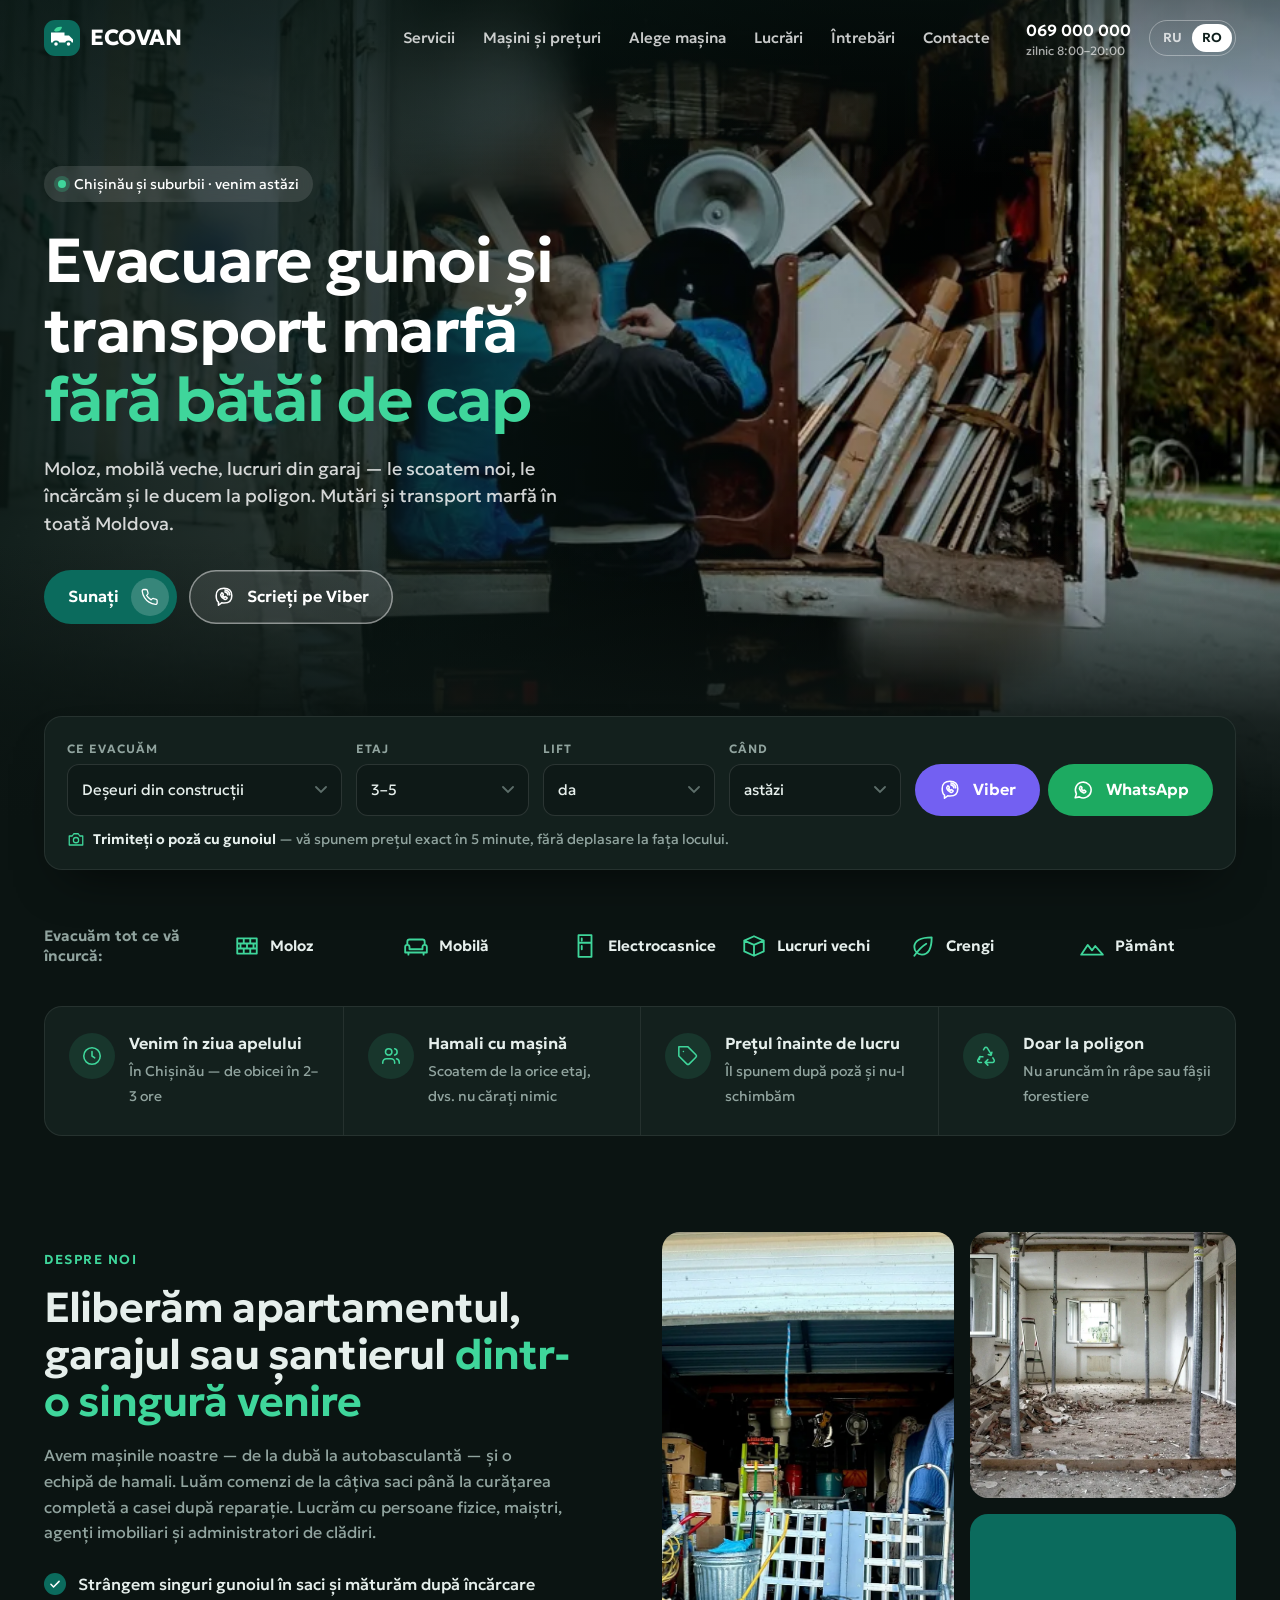
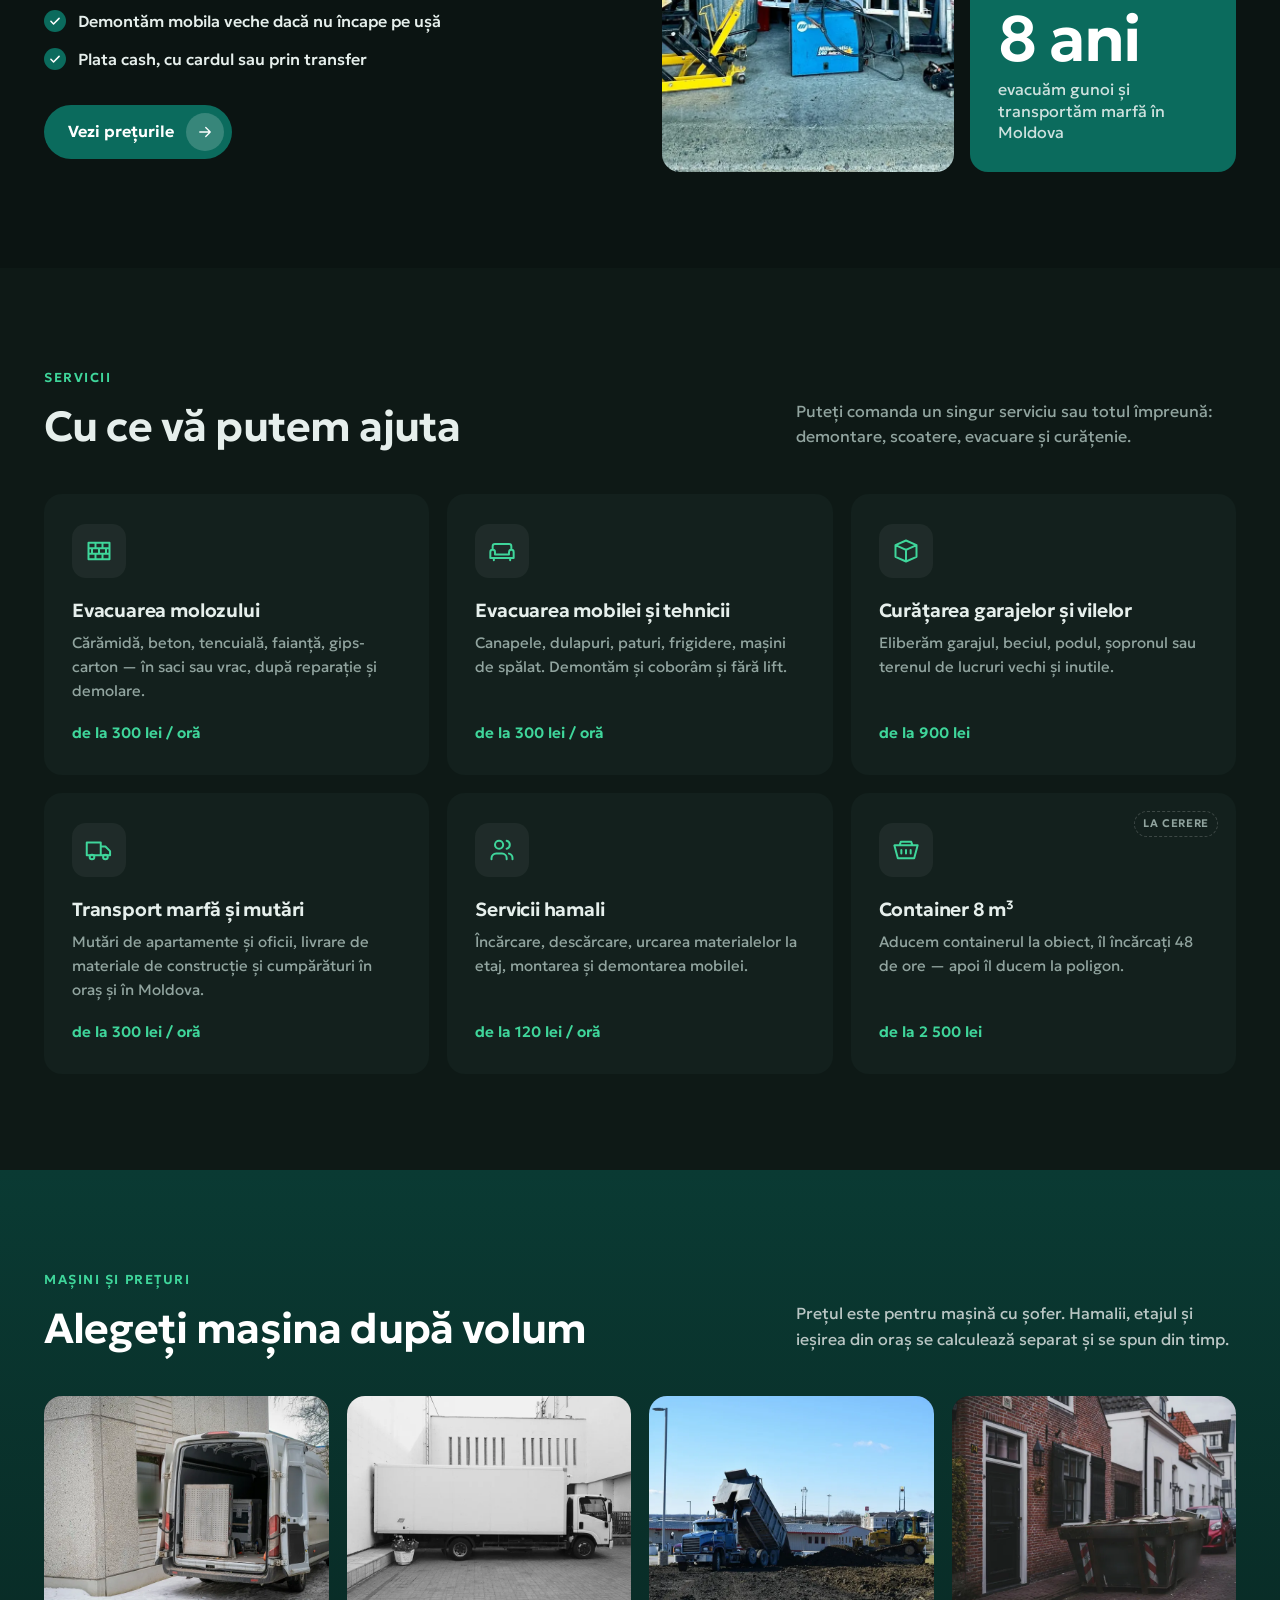
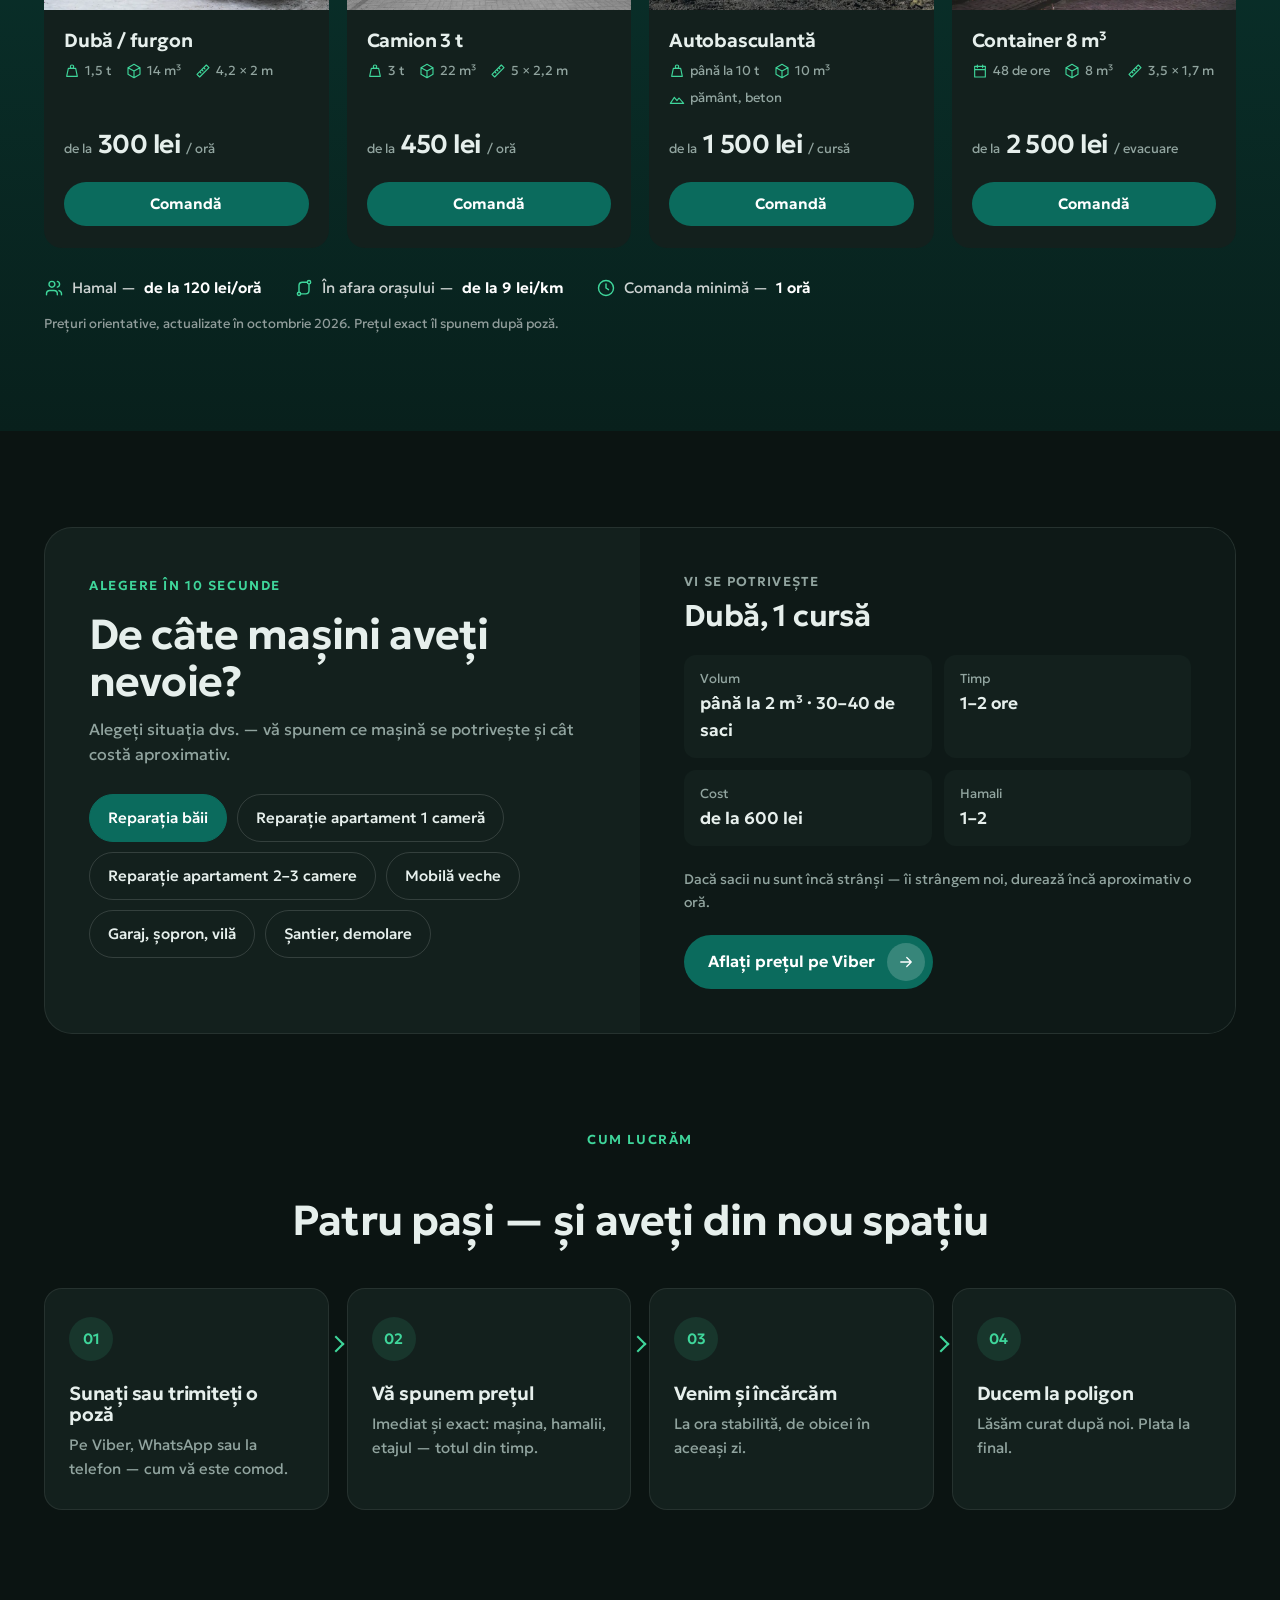
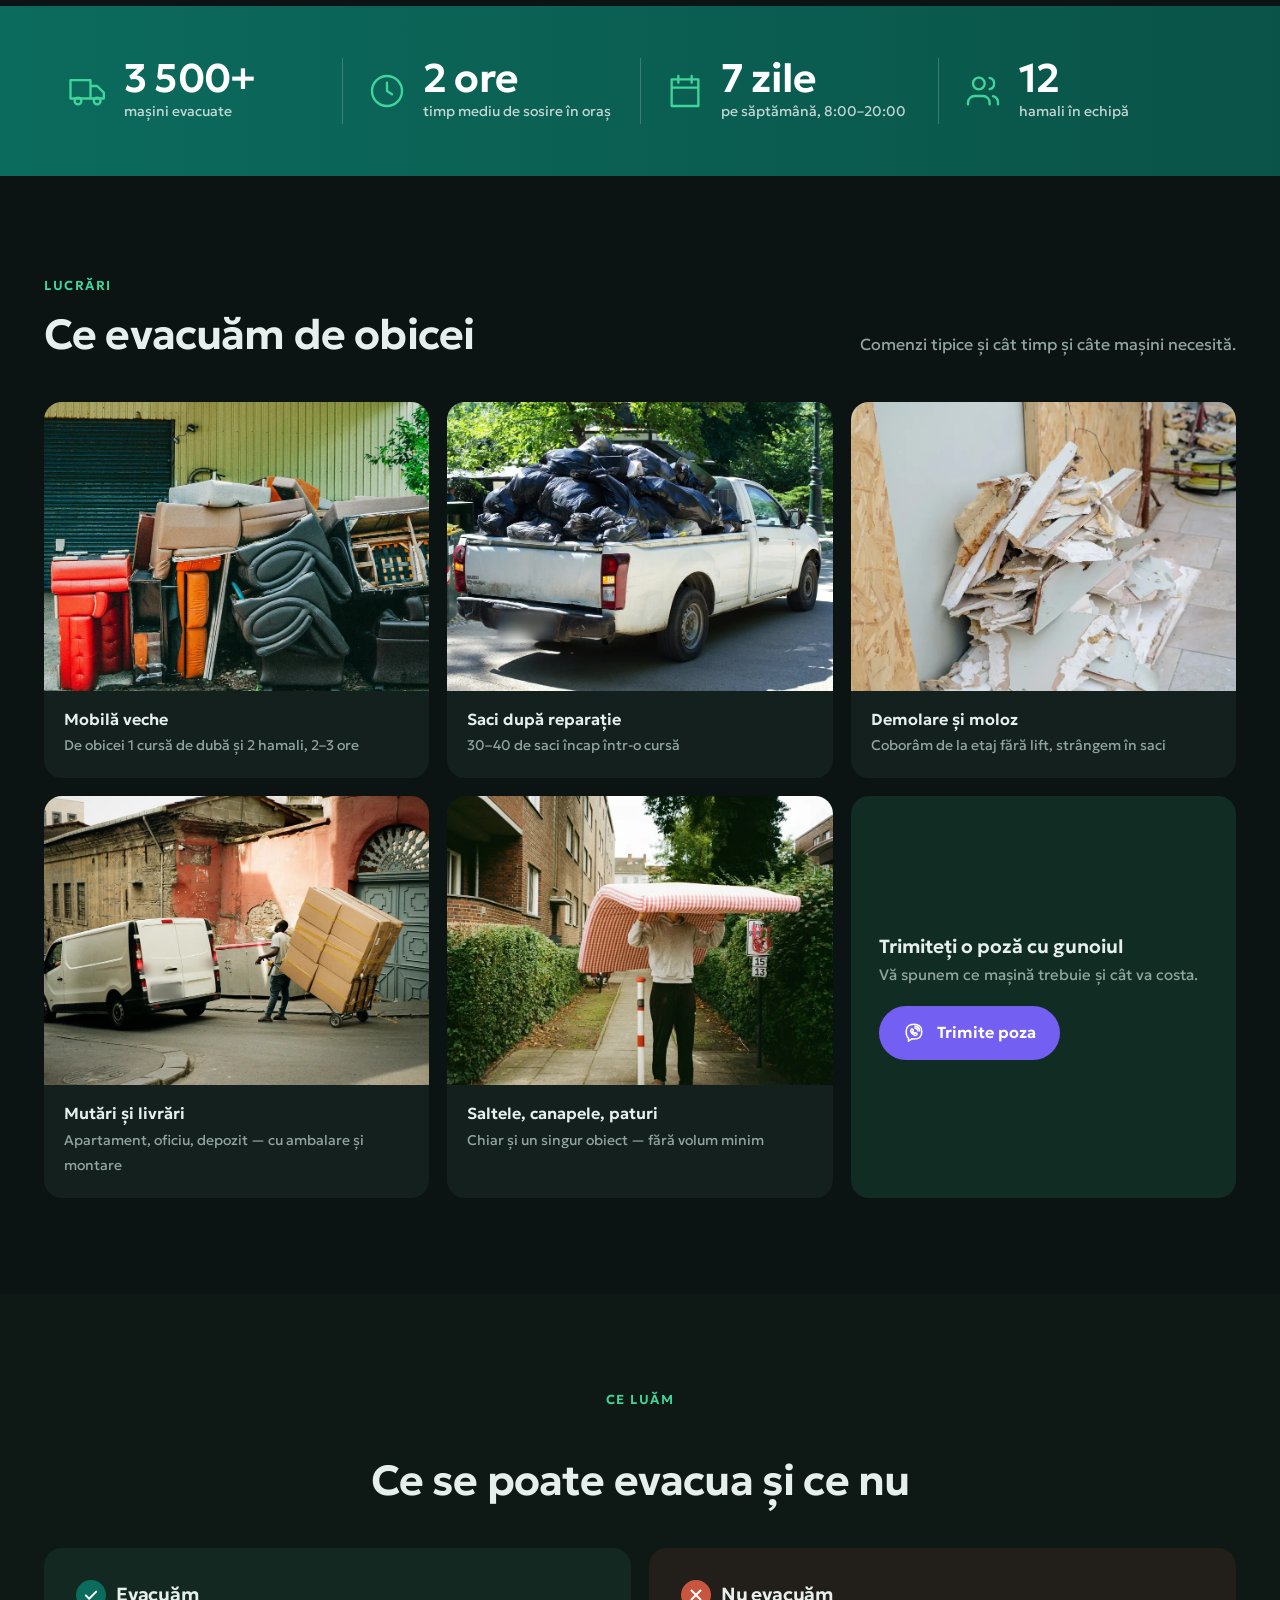
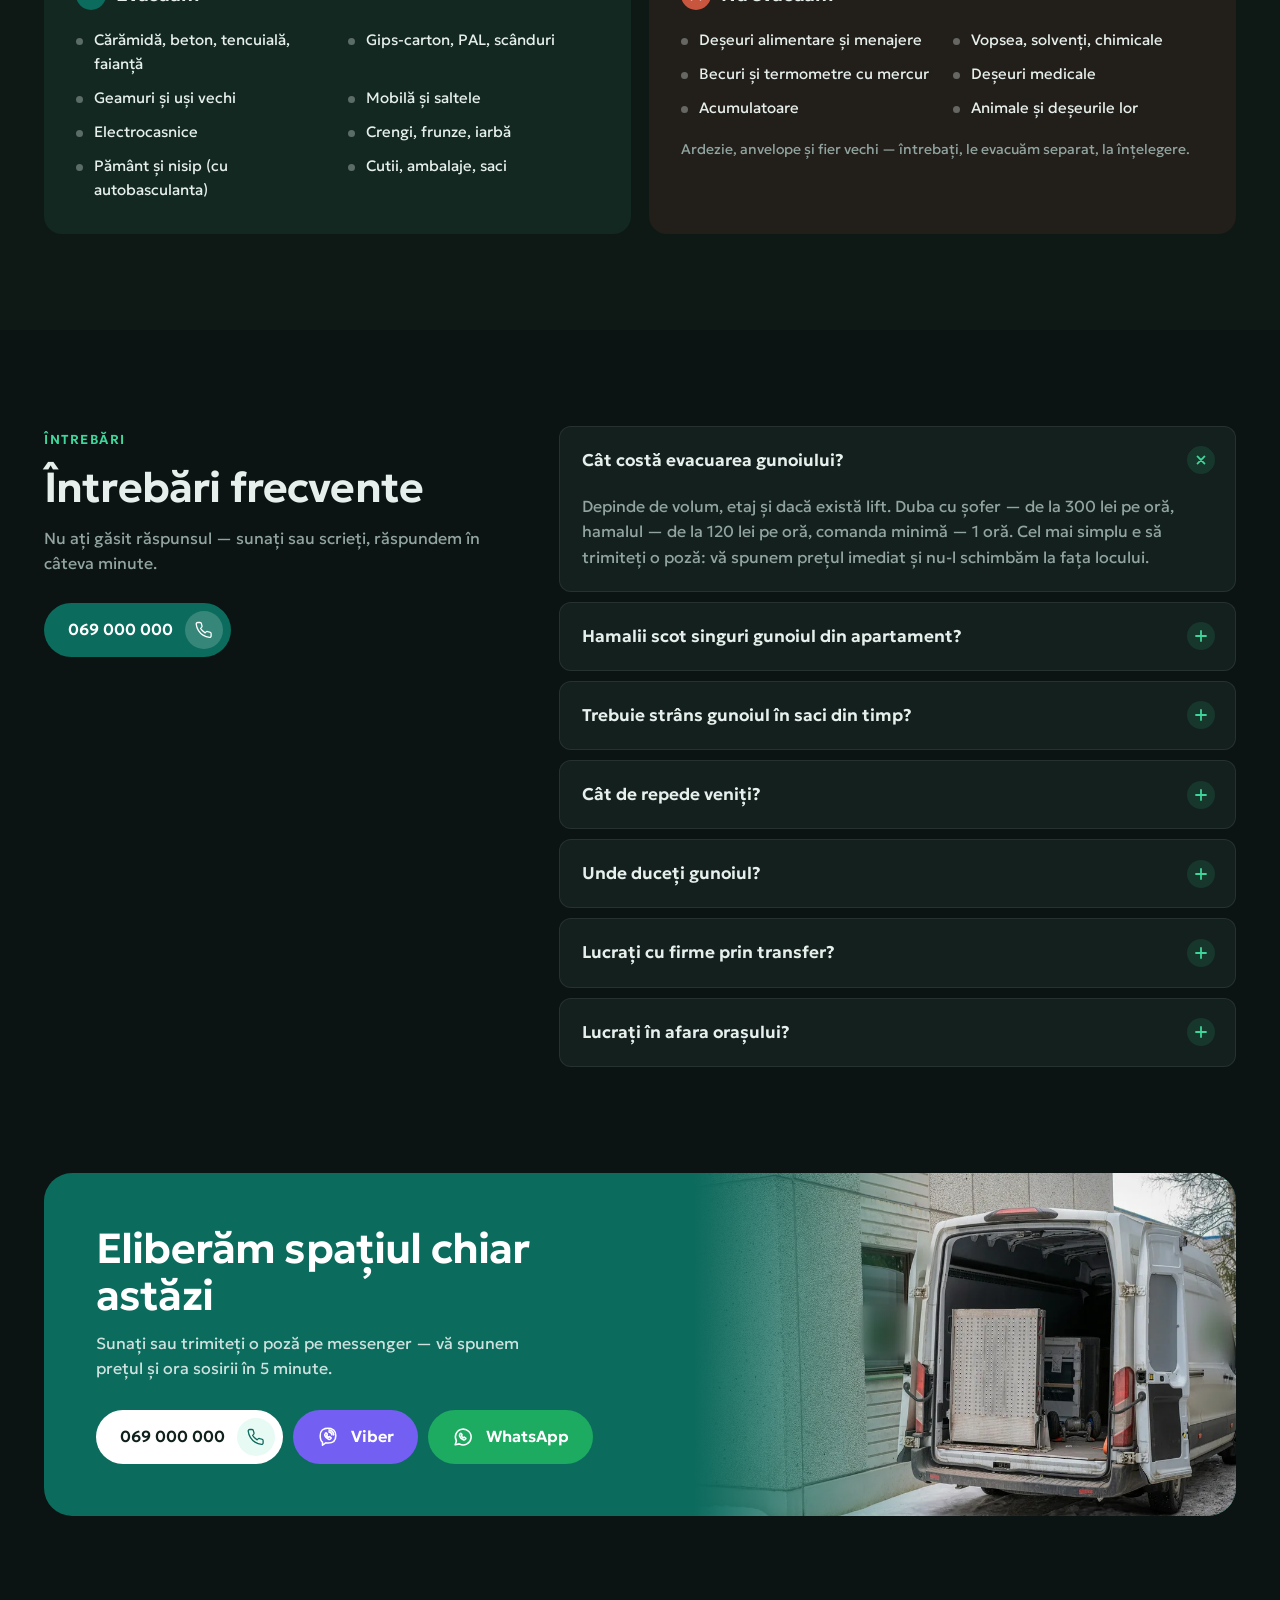
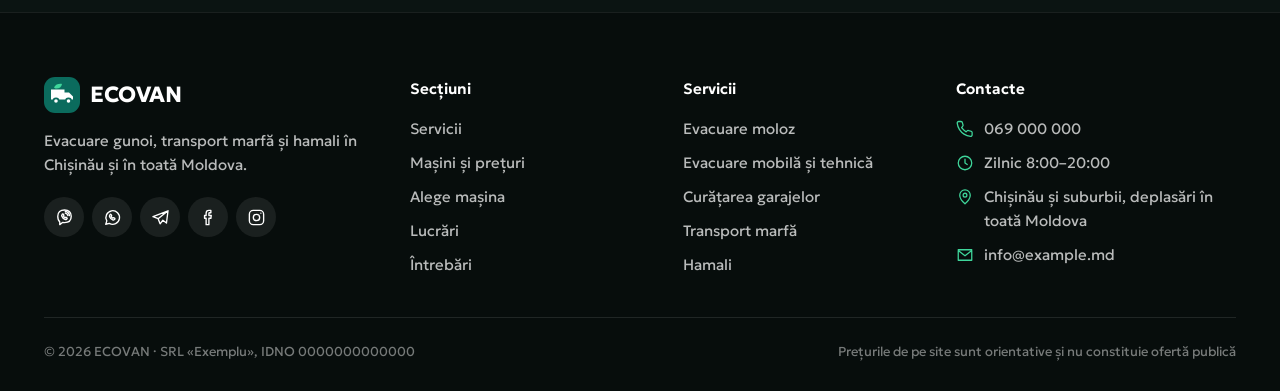
==== ro.html @ 8799830d "Add files via upload" ====
<!doctype html>
<html lang="ro">
<head>
<meta charset="utf-8">
<meta name="viewport" content="width=device-width,initial-scale=1">
<title>Evacuare gunoi și transport marfă în Chișinău — ECOVAN · 069 000 000</title>
<meta name="description" content="Evacuarea deșeurilor din construcții, a mobilei vechi și a lucrurilor inutile, cu hamali. Transport marfă și mutări în Chișinău și Moldova. Dubă de la 300 lei/oră, venim în ziua apelului. Trimiteți o poză — vă spunem prețul.">
<link rel="canonical" href="https://webonix-md.github.io/vyvoz-dark/ro.html">
<link rel="alternate" hreflang="ru" href="https://webonix-md.github.io/vyvoz-dark/">
<link rel="alternate" hreflang="ro" href="https://webonix-md.github.io/vyvoz-dark/ro.html">
<meta property="og:type" content="website">
<meta property="og:locale" content="ro_RO">
<meta property="og:title" content="Evacuare gunoi și transport marfă în Chișinău — ECOVAN">
<meta property="og:description" content="Moloz, mobilă, lucruri vechi — scoatem, încărcăm, evacuăm. Dubă de la 300 lei/oră. Trimiteți o poză — vă spunem prețul.">
<meta property="og:url" content="https://webonix-md.github.io/vyvoz-dark/ro.html">
<meta property="og:image" content="https://webonix-md.github.io/vyvoz-dark/img/og/og-square-ro.jpg">
<meta property="og:image:width" content="1200">
<meta property="og:image:height" content="1200">
<meta name="theme-color" content="#0B1412">
<link rel="icon" href="favicon.svg" type="image/svg+xml">
<link rel="preload" href="fonts/Geologica-SemiBold.woff2" as="font" type="font/woff2" crossorigin>
<link rel="preload" href="fonts/Geologica-Regular.woff2" as="font" type="font/woff2" crossorigin>
<link rel="stylesheet" href="style.css">
<script type="application/ld+json">
{"@context":"https://schema.org","@type":"MovingCompany","name":"ECOVAN","description":"Evacuare gunoi, transport marfă și hamali în Chișinău","telephone":"+37369000000","url":"https://webonix-md.github.io/vyvoz-dark/ro.html","image":"https://webonix-md.github.io/vyvoz-dark/img/og/og-square-ro.jpg","priceRange":"de la 300 MDL","areaServed":"Chișinău","address":{"@type":"PostalAddress","addressLocality":"Chișinău","addressCountry":"MD"},"openingHours":"Mo-Su 08:00-20:00"}
</script>
</head>
<body>

<!-- ============ ИКОНКИ ============ -->
<svg width="0" height="0" style="position:absolute" aria-hidden="true">
  <symbol id="i-arrow" viewBox="0 0 24 24"><path d="M5 12h14M13 6l6 6-6 6"/></symbol>
  <symbol id="i-phone" viewBox="0 0 24 24"><path d="M21.5 16.9v3a2 2 0 0 1-2.2 2 19.8 19.8 0 0 1-8.6-3.1 19.5 19.5 0 0 1-6-6A19.8 19.8 0 0 1 1.6 4.2 2 2 0 0 1 3.6 2h3a2 2 0 0 1 2 1.7c.1.9.4 1.8.7 2.7a2 2 0 0 1-.5 2.1L7.5 9.8a16 16 0 0 0 6 6l1.3-1.3a2 2 0 0 1 2.1-.4c.9.3 1.8.6 2.7.7a2 2 0 0 1 1.9 2.1z"/></symbol>
  <symbol id="i-viber" viewBox="0 0 24 24"><path d="M12 2.5c5.2 0 8.5 2.4 8.5 8s-3.3 8-8.5 8c-.9 0-1.7-.1-2.5-.2L6 21v-3.5c-1.8-1.3-2.5-3.6-2.5-7 0-5.6 3.3-8 8.5-8z"/><path d="M9.3 7.7c.3-.3.7-.3 1 0l.8 1.1c.2.3.2.7-.1 1l-.4.4c.4.9 1.2 1.7 2.1 2.1l.4-.4c.3-.3.7-.3 1-.1l1.1.8c.3.3.3.7 0 1l-.6.6c-.5.5-1.3.6-2 .3a7.4 7.4 0 0 1-4-4c-.3-.7-.2-1.5.3-2zM13 6.4a4 4 0 0 1 3.3 3.3M13 4.4a6 6 0 0 1 5.3 5.3"/></symbol>
  <symbol id="i-wa" viewBox="0 0 24 24"><path d="M3.5 20.5l1.3-4.2A8.6 8.6 0 1 1 8 19.5z"/><path d="M9 8.2c.3-.3.7-.3 1 0l.8 1.1c.2.3.2.7-.1 1l-.4.4c.4.9 1.2 1.7 2.1 2.1l.4-.4c.3-.3.7-.3 1-.1l1.1.8c.3.3.3.7 0 1l-.6.6c-.5.5-1.3.6-2 .3a7.4 7.4 0 0 1-4-4c-.3-.7-.2-1.5.3-2z"/></symbol>
  <symbol id="i-truck" viewBox="0 0 24 24"><path d="M1.5 5.5h12v11h-12zM13.5 9h4l4 4v3.5h-8"/><circle cx="6" cy="18" r="2"/><circle cx="17.5" cy="18" r="2"/></symbol>
  <symbol id="i-bricks" viewBox="0 0 24 24"><path d="M3 5h18v14H3zM3 9.7h18M3 14.3h18M9 5v4.7M15 5v4.7M6 9.7v4.6M12 9.7v4.6M18 9.7v4.6M9 14.3V19M15 14.3V19"/></symbol>
  <symbol id="i-sofa" viewBox="0 0 24 24"><path d="M4 11V8a2 2 0 0 1 2-2h12a2 2 0 0 1 2 2v3M2 13a2 2 0 0 1 4 0v2h12v-2a2 2 0 0 1 4 0v5H2zM5 18v2M19 18v2"/></symbol>
  <symbol id="i-fridge" viewBox="0 0 24 24"><path d="M6 2h12v20H6zM6 9h12M9 5v2M9 12v3"/></symbol>
  <symbol id="i-box" viewBox="0 0 24 24"><path d="M3 7l9-4 9 4v10l-9 4-9-4zM3 7l9 4 9-4M12 11v10"/></symbol>
  <symbol id="i-leaf" viewBox="0 0 24 24"><path d="M11 20a7 7 0 0 1-7-7c0-6 6-9 16-9 0 10-3 16-9 16zM4 21c3.5-5 7-8.5 11-11"/></symbol>
  <symbol id="i-soil" viewBox="0 0 24 24"><path d="M2 20l6-9 4 5 3-4 7 8zM2 20h20"/></symbol>
  <symbol id="i-clock" viewBox="0 0 24 24"><circle cx="12" cy="12" r="9"/><path d="M12 7v5l3 2"/></symbol>
  <symbol id="i-users" viewBox="0 0 24 24"><path d="M16 20v-1a4 4 0 0 0-4-4H7a4 4 0 0 0-4 4v1M9.5 11a3.5 3.5 0 1 0 0-7 3.5 3.5 0 0 0 0 7zM21 20v-1a4 4 0 0 0-3-3.9M16 4.1a3.5 3.5 0 0 1 0 6.8"/></symbol>
  <symbol id="i-tag" viewBox="0 0 24 24"><path d="M20.6 13.4l-7.2 7.2a2 2 0 0 1-2.8 0L2 12V2h10l8.6 8.6a2 2 0 0 1 0 2.8zM7 7h.01"/></symbol>
  <symbol id="i-recycle" viewBox="0 0 24 24"><path d="M7 19H4.8a1.8 1.8 0 0 1-1.6-2.7L5.4 12.5M11 19h8.2a1.8 1.8 0 0 0 1.6-2.7l-1.3-2.2M14 16l-3 3 3 3M8.6 12.9l-3.2-.4-.6 3.2M9.3 5.2l1.1-1.9a1.8 1.8 0 0 1 3.1 0L17.6 10M14.5 10.3l3.1.8.8-3.1"/></symbol>
  <symbol id="i-check" viewBox="0 0 24 24"><path d="M5 12.5l4.5 4.5L19 7.5"/></symbol>
  <symbol id="i-x" viewBox="0 0 24 24"><path d="M6 6l12 12M18 6L6 18"/></symbol>
  <symbol id="i-skip" viewBox="0 0 24 24"><path d="M2 8h20l-3 11H5zM6.5 8l1-3h9l1 3M8 12v3M12 12v3M16 12v3"/></symbol>
  <symbol id="i-weight" viewBox="0 0 24 24"><path d="M6.5 8h11l2.5 12H4zM12 8a2.5 2.5 0 1 0 0-5 2.5 2.5 0 0 0 0 5z"/></symbol>
  <symbol id="i-cube" viewBox="0 0 24 24"><path d="M12 2l9 5v10l-9 5-9-5V7zM3 7l9 5 9-5M12 12v10"/></symbol>
  <symbol id="i-ruler" viewBox="0 0 24 24"><path d="M3 17L17 3l4 4L7 21zM7 13l2 2M10 10l2 2M13 7l2 2"/></symbol>
  <symbol id="i-pin" viewBox="0 0 24 24"><path d="M12 21s-7-6.2-7-11.5a7 7 0 0 1 14 0C19 14.8 12 21 12 21z"/><circle cx="12" cy="9.5" r="2.5"/></symbol>
  <symbol id="i-mail" viewBox="0 0 24 24"><path d="M3 5h18v14H3zM3 6l9 7 9-7"/></symbol>
  <symbol id="i-cal" viewBox="0 0 24 24"><path d="M4 5h16v16H4zM4 10h16M8 3v4M16 3v4"/></symbol>
  <symbol id="i-camera" viewBox="0 0 24 24"><path d="M3 8h4l2-3h6l2 3h4v12H3z"/><circle cx="12" cy="13.5" r="3.5"/></symbol>
  <symbol id="i-hammer" viewBox="0 0 24 24"><path d="M13.5 10.5l-9 9a2.1 2.1 0 0 1-3-3l9-9M10.5 7.5l3.5-3.5 6 6-3.5 3.5zM14.5 3.5L17 1l6 6-2.5 2.5"/></symbol>
  <symbol id="i-route" viewBox="0 0 24 24"><circle cx="6" cy="19" r="2"/><circle cx="18" cy="5" r="2"/><path d="M6 17V9a4 4 0 0 1 4-4h6M18 7v8a4 4 0 0 1-4 4H8"/></symbol>
  <symbol id="i-menu" viewBox="0 0 24 24"><path d="M4 7h16M4 12h16M4 17h16"/></symbol>
  <symbol id="i-tg" viewBox="0 0 24 24"><path d="M21.5 3.5L2.5 11l6.5 2.5 2.5 6.5 3.5-4.5 4.5 3.5zM9 13.5l12.5-10"/></symbol>
  <symbol id="i-fb" viewBox="0 0 24 24"><path d="M15 3h-2.5A3.5 3.5 0 0 0 9 6.5V9.5H7v3.5h2V21h3.5v-8H15l.5-3.5h-3V7a1 1 0 0 1 1-1H15z"/></symbol>
  <symbol id="i-ig" viewBox="0 0 24 24"><rect x="3" y="3" width="18" height="18" rx="5"/><circle cx="12" cy="12" r="4"/><path d="M17.5 6.5h.01"/></symbol>
</svg>

<!-- ============ ШАПКА ============ -->
<header class="hdr hdr--over">
  <div class="wrap">
    <a href="#" class="logo" aria-label="ECOVAN — pagina principală">
      <svg viewBox="0 0 36 36" aria-hidden="true"><rect width="36" height="36" rx="11" fill="#0B6B5D"/><path d="M7 12.5h13.5v10H7zM20.5 15.5h4.5l4 4v3h-8.5z" fill="#fff"/><circle cx="12" cy="24" r="2.6" fill="#fff" stroke="#0B6B5D" stroke-width="1.6"/><circle cx="24.5" cy="24" r="2.6" fill="#fff" stroke="#0B6B5D" stroke-width="1.6"/><path d="M10 10.5c1.5-3 4.5-4 8-3.6-.6 3.2-3 5-6.6 4.6" fill="#3FD69B"/></svg>
      ECOVAN
    </a>
    <nav class="nav" id="nav">
      <a href="#uslugi">Servicii</a>
      <a href="#ceny">Mașini și prețuri</a>
      <a href="#podbor">Alege mașina</a>
      <a href="#raboty">Lucrări</a>
      <a href="#voprosy">Întrebări</a>
      <a href="#kontakty">Contacte</a>
    </nav>
    <div class="hdr__r">
      <a class="hdr__tel" href="tel:+37369000000">069 000 000<small>zilnic 8:00–20:00</small></a>
      <div class="lang"><a href="index.html" hreflang="ru">RU</a><a href="ro.html" aria-current="page">RO</a></div>
      <button class="burger" id="burger" aria-label="Meniu" aria-expanded="false" aria-controls="nav"><svg class="i"><use href="#i-menu"/></svg></button>
    </div>
  </div>
</header>

<main>
<!-- ============ HERO ============ -->
<section class="hero">
    <div class="hero__box">
      <picture>
        <source media="(max-width:640px)" srcset="img/hero-m.webp">
        <img src="img/hero.webp" width="2200" height="1464" alt="Hamal încarcă mobilă veche și gunoi într-o dubă" fetchpriority="high">
      </picture>
      <div class="wrap hero__in"><div class="hero__txt">
        <div class="hero__badge"><i></i>Chișinău și suburbii · venim astăzi</div>
        <h1>Evacuare gunoi și transport marfă <span>fără bătăi de cap</span></h1>
        <p class="hero__lead">Moloz, mobilă veche, lucruri din garaj — le scoatem noi, le încărcăm și le ducem la poligon. Mutări și transport marfă în toată Moldova.</p>
        <div class="hero__cta">
          <a class="btn btn--p" href="tel:+37369000000">Sunați <span class="ar"><svg class="i"><use href="#i-phone"/></svg></span></a>
          <a class="btn btn--ghost" href="viber://chat?number=%2B37369000000"><svg class="i"><use href="#i-viber"/></svg>Scrieți pe Viber</a>
        </div>
      </div></div>
    </div>
  <div class="wrap">

    <!-- быстрая цена: не форма, а сборка сообщения в мессенджер -->
    <div class="quick rv" id="quick" data-msg="Bună ziua! Am nevoie de evacuare / transport: {what}. Etaj: {floor}, lift: {lift}. Când: {when}. Vă trimit acum o poză." data-copied="Textul a fost copiat — lipiți-l în chatul Viber și atașați o poză">
      <div class="quick__row">
        <div><label for="q-what">Ce evacuăm</label>
          <select id="q-what"><option>Deșeuri din construcții</option><option>Mobilă veche, electrocasnice</option><option>Lucruri din garaj, beci, vilă</option><option>Mutare / transport marfă</option></select></div>
        <div><label for="q-floor">Etaj</label>
          <select id="q-floor"><option>Casă particulară</option><option>1–2</option><option selected>3–5</option><option>6 și mai sus</option></select></div>
        <div><label for="q-lift">Lift</label>
          <select id="q-lift"><option>da</option><option>nu</option><option>de marfă</option></select></div>
        <div><label for="q-when">Când</label>
          <select id="q-when"><option>astăzi</option><option>mâine</option><option>săptămâna aceasta</option></select></div>
        <div class="quick__btns">
          <a class="btn btn--viber js-viber" href="viber://chat?number=%2B37369000000"><svg class="i"><use href="#i-viber"/></svg>Viber</a>
          <a class="btn btn--wa js-wa" href="https://wa.me/37369000000" target="_blank" rel="noopener"><svg class="i"><use href="#i-wa"/></svg>WhatsApp</a>
        </div>
      </div>
      <p class="quick__note"><svg class="i"><use href="#i-camera"/></svg><span><b>Trimiteți o poză cu gunoiul</b> — vă spunem prețul exact în 5 minute, fără deplasare la fața locului.</span></p>
    </div>
  </div>
</section>

<!-- ============ ЧТО ВЫВОЗИМ ============ -->
<section class="what">
  <div class="wrap what__in rv">
    <p class="what__t">Evacuăm tot ce vă încurcă:</p>
    <ul class="what__list">
      <li><svg class="i"><use href="#i-bricks"/></svg>Moloz</li>
      <li><svg class="i"><use href="#i-sofa"/></svg>Mobilă</li>
      <li><svg class="i"><use href="#i-fridge"/></svg>Electrocasnice</li>
      <li><svg class="i"><use href="#i-box"/></svg>Lucruri vechi</li>
      <li><svg class="i"><use href="#i-leaf"/></svg>Crengi</li>
      <li><svg class="i"><use href="#i-soil"/></svg>Pământ</li>
    </ul>
  </div>
</section>

<!-- ============ 4 ПРЕИМУЩЕСТВА ============ -->
<section class="feats">
  <div class="wrap">
    <div class="feats__grid rv">
      <div class="feat"><span class="ico"><svg class="i"><use href="#i-clock"/></svg></span><div><b>Venim în ziua apelului</b><span>În Chișinău — de obicei în 2–3 ore</span></div></div>
      <div class="feat"><span class="ico"><svg class="i"><use href="#i-users"/></svg></span><div><b>Hamali cu mașină</b><span>Scoatem de la orice etaj, dvs. nu cărați nimic</span></div></div>
      <div class="feat"><span class="ico"><svg class="i"><use href="#i-tag"/></svg></span><div><b>Prețul înainte de lucru</b><span>Îl spunem după poză și nu-l schimbăm</span></div></div>
      <div class="feat"><span class="ico"><svg class="i"><use href="#i-recycle"/></svg></span><div><b>Doar la poligon</b><span>Nu aruncăm în râpe sau fâșii forestiere</span></div></div>
    </div>
  </div>
</section>

<!-- ============ О НАС ============ -->
<section class="sec about">
  <div class="wrap about__grid">
    <div class="rv">
      <span class="eyebrow">Despre noi</span>
      <h2>Eliberăm apartamentul, garajul sau șantierul <span class="hl">dintr-o singură venire</span></h2>
      <p>Avem mașinile noastre — de la dubă la autobasculantă — și o echipă de hamali. Luăm comenzi de la câțiva saci până la curățarea completă a casei după reparație. Lucrăm cu persoane fizice, maiștri, agenți imobiliari și administratori de clădiri.</p>
      <ul class="checks">
        <li><svg class="i"><use href="#i-check"/></svg>Strângem singuri gunoiul în saci și măturăm după încărcare</li>
        <li><svg class="i"><use href="#i-check"/></svg>Demontăm mobila veche dacă nu încape pe ușă</li>
        <li><svg class="i"><use href="#i-check"/></svg>Plata cash, cu cardul sau prin transfer</li>
      </ul>
      <a class="btn btn--p" href="#ceny">Vezi prețurile <span class="ar"><svg class="i"><use href="#i-arrow"/></svg></span></a>
    </div>
    <div class="collage rv">
      <img class="c1" src="img/about-1.webp" width="900" height="1125" alt="Garaj plin de lucruri vechi și unelte" loading="lazy">
      <img class="c2" src="img/about-2.webp" width="700" height="700" alt="Cameră după demolare, cu moloz pe podea" loading="lazy">
      <div class="num"><b>8 ani</b><span>evacuăm gunoi și transportăm marfă în Moldova</span></div>
    </div>
  </div>
</section>

<!-- ============ УСЛУГИ ============ -->
<section class="sec svc" id="uslugi">
  <div class="wrap">
    <div class="sec-head rv">
      <div><span class="eyebrow">Servicii</span><h2>Cu ce vă putem ajuta</h2></div>
      <p>Puteți comanda un singur serviciu sau totul împreună: demontare, scoatere, evacuare și curățenie.</p>
    </div>
    <div class="svc__grid">
      <article class="card rv"><span class="ico"><svg class="i"><use href="#i-bricks"/></svg></span><h3>Evacuarea molozului</h3><p>Cărămidă, beton, tencuială, faianță, gips-carton — în saci sau vrac, după reparație și demolare.</p><span class="card__price">de la 300 lei / oră</span></article>
      <article class="card rv"><span class="ico"><svg class="i"><use href="#i-sofa"/></svg></span><h3>Evacuarea mobilei și tehnicii</h3><p>Canapele, dulapuri, paturi, frigidere, mașini de spălat. Demontăm și coborâm și fără lift.</p><span class="card__price">de la 300 lei / oră</span></article>
      <article class="card rv"><span class="ico"><svg class="i"><use href="#i-box"/></svg></span><h3>Curățarea garajelor și vilelor</h3><p>Eliberăm garajul, beciul, podul, șopronul sau terenul de lucruri vechi și inutile.</p><span class="card__price">de la 900 lei</span></article>
      <article class="card rv"><span class="ico"><svg class="i"><use href="#i-truck"/></svg></span><h3>Transport marfă și mutări</h3><p>Mutări de apartamente și oficii, livrare de materiale de construcție și cumpărături în oraș și în Moldova.</p><span class="card__price">de la 300 lei / oră</span></article>
      <article class="card rv"><span class="ico"><svg class="i"><use href="#i-users"/></svg></span><h3>Servicii hamali</h3><p>Încărcare, descărcare, urcarea materialelor la etaj, montarea și demontarea mobilei.</p><span class="card__price">de la 120 lei / oră</span></article>
      <article class="card card--opt rv" data-opt="la cerere"><span class="ico"><svg class="i"><use href="#i-skip"/></svg></span><h3>Container 8 m³</h3><p>Aducem containerul la obiect, îl încărcați 48 de ore — apoi îl ducem la poligon.</p><span class="card__price">de la 2 500 lei</span></article>
    </div>
  </div>
</section>

<!-- ============ МАШИНЫ И ЦЕНЫ ============ -->
<section class="sec cars" id="ceny">
  <div class="wrap">
    <div class="sec-head rv">
      <div><span class="eyebrow">Mașini și prețuri</span><h2>Alegeți mașina după volum</h2></div>
      <p>Prețul este pentru mașină cu șofer. Hamalii, etajul și ieșirea din oraș se calculează separat și se spun din timp.</p>
    </div>
    <div class="cars__grid">
      <article class="car rv">
        <img src="img/car-van.webp" width="800" height="600" alt="Dubă de marfă cu ușile din spate deschise" loading="lazy">
        <div class="car__b">
          <h3>Dubă / furgon</h3>
          <div class="car__specs"><span><svg class="i"><use href="#i-weight"/></svg>1,5 t</span><span><svg class="i"><use href="#i-cube"/></svg>14 m³</span><span><svg class="i"><use href="#i-ruler"/></svg>4,2 × 2 m</span></div>
          <div class="car__price"><small>de la</small><b>300 lei</b><small>/ oră</small></div>
          <a class="btn btn--p btn--sm" href="viber://chat?number=%2B37369000000">Comandă</a>
        </div>
      </article>
      <article class="car rv">
        <img src="img/car-box.webp" width="800" height="600" alt="Camion cu dubă" loading="lazy">
        <div class="car__b">
          <h3>Camion 3 t</h3>
          <div class="car__specs"><span><svg class="i"><use href="#i-weight"/></svg>3 t</span><span><svg class="i"><use href="#i-cube"/></svg>22 m³</span><span><svg class="i"><use href="#i-ruler"/></svg>5 × 2,2 m</span></div>
          <div class="car__price"><small>de la</small><b>450 lei</b><small>/ oră</small></div>
          <a class="btn btn--p btn--sm" href="viber://chat?number=%2B37369000000">Comandă</a>
        </div>
      </article>
      <article class="car rv">
        <img src="img/car-dump.webp" width="800" height="600" alt="Autobasculantă descarcă pământ" loading="lazy">
        <div class="car__b">
          <h3>Autobasculantă</h3>
          <div class="car__specs"><span><svg class="i"><use href="#i-weight"/></svg>până la 10 t</span><span><svg class="i"><use href="#i-cube"/></svg>10 m³</span><span><svg class="i"><use href="#i-soil"/></svg>pământ, beton</span></div>
          <div class="car__price"><small>de la</small><b>1 500 lei</b><small>/ cursă</small></div>
          <a class="btn btn--p btn--sm" href="viber://chat?number=%2B37369000000">Comandă</a>
        </div>
      </article>
      <article class="car rv">
        <img src="img/car-skip.webp" width="800" height="600" alt="Container metalic pentru moloz lângă o casă" loading="lazy">
        <div class="car__b">
          <h3>Container 8 m³</h3>
          <div class="car__specs"><span><svg class="i"><use href="#i-cal"/></svg>48 de ore</span><span><svg class="i"><use href="#i-cube"/></svg>8 m³</span><span><svg class="i"><use href="#i-ruler"/></svg>3,5 × 1,7 m</span></div>
          <div class="car__price"><small>de la</small><b>2 500 lei</b><small>/ evacuare</small></div>
          <a class="btn btn--p btn--sm" href="viber://chat?number=%2B37369000000">Comandă</a>
        </div>
      </article>
    </div>
    <div class="cars__extra rv">
      <span><svg class="i"><use href="#i-users"/></svg>Hamal — <b>de la 120 lei/oră</b></span>
      <span><svg class="i"><use href="#i-route"/></svg>În afara orașului — <b>de la 9 lei/km</b></span>
      <span><svg class="i"><use href="#i-clock"/></svg>Comanda minimă — <b>1 oră</b></span>
    </div>
    <p class="cars__date">Prețuri orientative, actualizate în octombrie 2026. Prețul exact îl spunem după poză.</p>
  </div>
</section>

<!-- ============ ПОДБОР МАШИНЫ ============ -->
<section class="sec calc" id="podbor">
  <div class="wrap">
    <div class="calc__box rv">
      <div class="calc__l">
        <span class="eyebrow">Alegere în 10 secunde</span>
        <h2>De câte mașini aveți nevoie?</h2>
        <p>Alegeți situația dvs. — vă spunem ce mașină se potrivește și cât costă aproximativ.</p>
        <div class="chips" id="chips" role="group" aria-label="Tipul lucrării">
          <button class="chip" data-k="bath" aria-pressed="true">Reparația băii</button>
          <button class="chip" data-k="flat1" aria-pressed="false">Reparație apartament 1 cameră</button>
          <button class="chip" data-k="flat3" aria-pressed="false">Reparație apartament 2–3 camere</button>
          <button class="chip" data-k="furn" aria-pressed="false">Mobilă veche</button>
          <button class="chip" data-k="garage" aria-pressed="false">Garaj, șopron, vilă</button>
          <button class="chip" data-k="build" aria-pressed="false">Șantier, demolare</button>
        </div>
      </div>
      <div class="calc__r" aria-live="polite">
        <span class="res__tag">Vi se potrivește</span>
        <div id="res">
          <div class="res__car" id="r-car"></div>
          <div class="res__rows">
            <div><small>Volum</small><b id="r-vol"></b></div>
            <div><small>Timp</small><b id="r-time"></b></div>
            <div><small>Cost</small><b id="r-price"></b></div>
            <div><small>Hamali</small><b id="r-men"></b></div>
          </div>
          <p class="res__note" id="r-note"></p>
        </div>
        <a class="btn btn--p" href="viber://chat?number=%2B37369000000">Aflați prețul pe Viber <span class="ar"><svg class="i"><use href="#i-arrow"/></svg></span></a>
      </div>
    </div>
  </div>
  <script type="application/json" id="calc-data">
  {
    "bath":  {"car":"Dubă, 1 cursă","vol":"până la 2 m³ · 30–40 de saci","time":"1–2 ore","price":"de la 600 lei","men":"1–2","note":"Dacă sacii nu sunt încă strânși — îi strângem noi, durează încă aproximativ o oră."},
    "flat1": {"car":"Dubă, 2 curse sau container 8 m³","vol":"4–6 m³","time":"3–4 ore","price":"de la 1 200 lei","men":"2","note":"Dacă reparația durează săptămâni — e mai avantajos un container, încărcat pe parcurs."},
    "flat3": {"car":"Container 8 m³ sau autobasculantă","vol":"8–12 m³","time":"1–2 zile de încărcare","price":"de la 2 500 lei","men":"la dorință","note":"Pentru volume mari calculăm pe curse — e mai ieftin decât duba cu plata pe oră."},
    "furn":  {"car":"Dubă + hamali","vol":"canapea, dulap, pat ≈ 6–10 m³","time":"2–3 ore","price":"de la 800 lei","men":"2","note":"Demontăm dulapurile și paturile pe loc dacă nu încap pe ușă sau în lift."},
    "garage":{"car":"Dubă sau camion 3 t","vol":"6–20 m³","time":"2–4 ore","price":"de la 900 lei","men":"2","note":"Putem sorta fierul vechi și lucrurile bune — uneori asta reduce prețul."},
    "build": {"car":"Autobasculantă 10 t","vol":"până la 10 m³ pe cursă","time":"după graficul șantierului","price":"de la 1 500 lei / cursă","men":"nu e nevoie","note":"Betonul, cărămida și pământul după demolare le evacuăm cu autobasculanta, încărcăm cu excavator sau bobcat."}
  }
  </script>
</section>

<!-- ============ КАК РАБОТАЕМ ============ -->
<section class="sec steps-sec" style="padding-top:0">
  <div class="wrap">
    <div class="sec-head sec-head--c rv">
      <span class="eyebrow">Cum lucrăm</span>
      <h2>Patru pași — și aveți din nou spațiu</h2>
    </div>
    <div class="steps">
      <div class="step rv"><span class="step__n">01</span><h3>Sunați sau trimiteți o poză</h3><p>Pe Viber, WhatsApp sau la telefon — cum vă este comod.</p></div>
      <div class="step rv"><span class="step__n">02</span><h3>Vă spunem prețul</h3><p>Imediat și exact: mașina, hamalii, etajul — totul din timp.</p></div>
      <div class="step rv"><span class="step__n">03</span><h3>Venim și încărcăm</h3><p>La ora stabilită, de obicei în aceeași zi.</p></div>
      <div class="step rv"><span class="step__n">04</span><h3>Ducem la poligon</h3><p>Lăsăm curat după noi. Plata la final.</p></div>
    </div>
  </div>
</section>

<!-- ============ ЦИФРЫ ============ -->
<section class="stats">
  <div class="wrap stats__grid">
    <div class="stat rv"><svg class="i"><use href="#i-truck"/></svg><div><b>3 500+</b><span>mașini evacuate</span></div></div>
    <div class="stat rv"><svg class="i"><use href="#i-clock"/></svg><div><b>2 ore</b><span>timp mediu de sosire în oraș</span></div></div>
    <div class="stat rv"><svg class="i"><use href="#i-cal"/></svg><div><b>7 zile</b><span>pe săptămână, 8:00–20:00</span></div></div>
    <div class="stat rv"><svg class="i"><use href="#i-users"/></svg><div><b>12</b><span>hamali în echipă</span></div></div>
  </div>
</section>

<!-- ============ РАБОТЫ ============ -->
<section class="sec works" id="raboty">
  <div class="wrap">
    <div class="sec-head rv">
      <div><span class="eyebrow">Lucrări</span><h2>Ce evacuăm de obicei</h2></div>
      <p>Comenzi tipice și cât timp și câte mașini necesită.</p>
    </div>
    <div class="works__grid">
      <div class="work rv"><figure><img src="img/work-1.webp" width="900" height="675" alt="Mobilă tapițată veche lângă un garaj" loading="lazy"></figure><figcaption><b>Mobilă veche</b><span>De obicei 1 cursă de dubă și 2 hamali, 2–3 ore</span></figcaption></div>
      <div class="work rv"><figure><img src="img/work-2.webp" width="900" height="675" alt="Benă de pick-up plină cu saci de gunoi" loading="lazy"></figure><figcaption><b>Saci după reparație</b><span>30–40 de saci încap într-o cursă</span></figcaption></div>
      <div class="work rv"><figure><img src="img/work-3.webp" width="900" height="675" alt="Grămadă de gips-carton spart într-un apartament" loading="lazy"></figure><figcaption><b>Demolare și moloz</b><span>Coborâm de la etaj fără lift, strângem în saci</span></figcaption></div>
      <div class="work rv"><figure><img src="img/work-4.webp" width="900" height="675" alt="Hamal duce un cărucior cu cutii spre dubă" loading="lazy"></figure><figcaption><b>Mutări și livrări</b><span>Apartament, oficiu, depozit — cu ambalare și montare</span></figcaption></div>
      <div class="work rv"><figure><img src="img/work-5.webp" width="900" height="675" alt="Un om duce o saltea veche pe stradă" loading="lazy"></figure><figcaption><b>Saltele, canapele, paturi</b><span>Chiar și un singur obiect — fără volum minim</span></figcaption></div>
      <div class="works__more rv"><p>Trimiteți o poză cu gunoiul<span>Vă spunem ce mașină trebuie și cât va costa.</span></p><a class="btn btn--viber" href="viber://chat?number=%2B37369000000"><svg class="i"><use href="#i-viber"/></svg>Trimite poza</a></div>
    </div>
  </div>
</section>

<!-- ============ МОЖНО / НЕЛЬЗЯ ============ -->
<section class="sec rules">
  <div class="wrap">
    <div class="sec-head sec-head--c rv">
      <span class="eyebrow">Ce luăm</span>
      <h2>Ce se poate evacua și ce nu</h2>
    </div>
    <div class="rules__grid">
      <div class="rule rule--ok rv">
        <h3><svg class="i"><use href="#i-check"/></svg>Evacuăm</h3>
        <ul>
          <li>Cărămidă, beton, tencuială, faianță</li>
          <li>Gips-carton, PAL, scânduri</li>
          <li>Geamuri și uși vechi</li>
          <li>Mobilă și saltele</li>
          <li>Electrocasnice</li>
          <li>Crengi, frunze, iarbă</li>
          <li>Pământ și nisip (cu autobasculanta)</li>
          <li>Cutii, ambalaje, saci</li>
        </ul>
      </div>
      <div class="rule rule--no rv">
        <h3><svg class="i"><use href="#i-x"/></svg>Nu evacuăm</h3>
        <ul>
          <li>Deșeuri alimentare și menajere</li>
          <li>Vopsea, solvenți, chimicale</li>
          <li>Becuri și termometre cu mercur</li>
          <li>Deșeuri medicale</li>
          <li>Acumulatoare</li>
          <li>Animale și deșeurile lor</li>
        </ul>
        <p>Ardezie, anvelope și fier vechi — întrebați, le evacuăm separat, la înțelegere.</p>
      </div>
    </div>
  </div>
</section>

<!-- ============ FAQ ============ -->
<section class="sec faq" id="voprosy">
  <div class="wrap faq__grid">
    <div class="faq__side rv">
      <span class="eyebrow">Întrebări</span>
      <h2>Întrebări frecvente</h2>
      <p>Nu ați găsit răspunsul — sunați sau scrieți, răspundem în câteva minute.</p>
      <a class="btn btn--p" href="tel:+37369000000">069 000 000 <span class="ar"><svg class="i"><use href="#i-phone"/></svg></span></a>
    </div>
    <div class="rv">
      <details open><summary>Cât costă evacuarea gunoiului?</summary><p>Depinde de volum, etaj și dacă există lift. Duba cu șofer — de la 300 lei pe oră, hamalul — de la 120 lei pe oră, comanda minimă — 1 oră. Cel mai simplu e să trimiteți o poză: vă spunem prețul imediat și nu-l schimbăm la fața locului.</p></details>
      <details><summary>Hamalii scot singuri gunoiul din apartament?</summary><p>Da, de la orice etaj — în saci sau vrac. Dacă nu e lift, durează mai mult, de aceea e bine să spuneți etajul din timp.</p></details>
      <details><summary>Trebuie strâns gunoiul în saci din timp?</summary><p>E de dorit, așa e mai rapid și mai ieftin. Dar putem aduce saci și strânge totul noi.</p></details>
      <details><summary>Cât de repede veniți?</summary><p>În Chișinău — de obicei în ziua apelului, în 2–3 ore. Se poate comanda și la o oră anume.</p></details>
      <details><summary>Unde duceți gunoiul?</summary><p>Doar la poligonul oficial. Nu aruncăm în fâșii forestiere sau râpe — pentru asta sunt amendați și dvs., și noi.</p></details>
      <details><summary>Lucrați cu firme prin transfer?</summary><p>Da. Emitem factură și e-Factura, putem lucra cu contract pentru evacuare regulată de pe șantier sau din magazin.</p></details>
      <details><summary>Lucrați în afara orașului?</summary><p>Da, în suburbii și în toată Moldova. În afara orașului se adaugă de la 9 lei pe kilometru.</p></details>
    </div>
  </div>
</section>

<!-- ============ CTA ============ -->
<section class="cta">
  <div class="wrap">
    <div class="cta__box rv">
      <div class="cta__t">
        <h2>Eliberăm spațiul chiar astăzi</h2>
        <p>Sunați sau trimiteți o poză pe messenger — vă spunem prețul și ora sosirii în 5 minute.</p>
        <div class="cta__btns">
          <a class="btn btn--w" href="tel:+37369000000">069 000 000 <span class="ar"><svg class="i"><use href="#i-phone"/></svg></span></a>
          <a class="btn btn--viber" href="viber://chat?number=%2B37369000000"><svg class="i"><use href="#i-viber"/></svg>Viber</a>
          <a class="btn btn--wa" href="https://wa.me/37369000000" target="_blank" rel="noopener"><svg class="i"><use href="#i-wa"/></svg>WhatsApp</a>
        </div>
      </div>
      <div class="cta__img"><img src="img/cta.webp" width="900" height="675" alt="" loading="lazy"></div>
    </div>
  </div>
</section>
</main>

<!-- ============ ПОДВАЛ ============ -->
<footer class="foot" id="kontakty">
  <div class="wrap">
    <div class="foot__grid">
      <div>
        <a href="#" class="logo"><svg viewBox="0 0 36 36" aria-hidden="true"><rect width="36" height="36" rx="11" fill="#0B6B5D"/><path d="M7 12.5h13.5v10H7zM20.5 15.5h4.5l4 4v3h-8.5z" fill="#fff"/><circle cx="12" cy="24" r="2.6" fill="#fff" stroke="#0B6B5D" stroke-width="1.6"/><circle cx="24.5" cy="24" r="2.6" fill="#fff" stroke="#0B6B5D" stroke-width="1.6"/><path d="M10 10.5c1.5-3 4.5-4 8-3.6-.6 3.2-3 5-6.6 4.6" fill="#3FD69B"/></svg>ECOVAN</a>
        <p>Evacuare gunoi, transport marfă și hamali în Chișinău și în toată Moldova.</p>
        <div class="foot__soc">
          <a href="viber://chat?number=%2B37369000000" aria-label="Viber"><svg class="i"><use href="#i-viber"/></svg></a>
          <a href="https://wa.me/37369000000" aria-label="WhatsApp" target="_blank" rel="noopener"><svg class="i"><use href="#i-wa"/></svg></a>
          <a href="https://t.me/" aria-label="Telegram" target="_blank" rel="noopener"><svg class="i"><use href="#i-tg"/></svg></a>
          <a href="https://facebook.com/" aria-label="Facebook" target="_blank" rel="noopener"><svg class="i"><use href="#i-fb"/></svg></a>
          <a href="https://instagram.com/" aria-label="Instagram" target="_blank" rel="noopener"><svg class="i"><use href="#i-ig"/></svg></a>
        </div>
      </div>
      <div>
        <h4>Secțiuni</h4>
        <ul><li><a href="#uslugi">Servicii</a></li><li><a href="#ceny">Mașini și prețuri</a></li><li><a href="#podbor">Alege mașina</a></li><li><a href="#raboty">Lucrări</a></li><li><a href="#voprosy">Întrebări</a></li></ul>
      </div>
      <div>
        <h4>Servicii</h4>
        <ul><li>Evacuare moloz</li><li>Evacuare mobilă și tehnică</li><li>Curățarea garajelor</li><li>Transport marfă</li><li>Hamali</li></ul>
      </div>
      <div>
        <h4>Contacte</h4>
        <ul class="foot__c">
          <li><svg class="i"><use href="#i-phone"/></svg><a href="tel:+37369000000">069 000 000</a></li>
          <li><svg class="i"><use href="#i-clock"/></svg>Zilnic 8:00–20:00</li>
          <li><svg class="i"><use href="#i-pin"/></svg>Chișinău și suburbii, deplasări în toată Moldova</li>
          <li><svg class="i"><use href="#i-mail"/></svg><a href="mailto:info@example.md">info@example.md</a></li>
        </ul>
      </div>
    </div>
    <div class="foot__b"><span>© 2026 ECOVAN · SRL «Exemplu», IDNO 0000000000000</span><span>Prețurile de pe site sunt orientative și nu constituie ofertă publică</span></div>
  </div>
</footer>

<!-- нижняя панель на телефоне -->
<nav class="mbar" aria-label="Contactați-ne">
  <a class="m-tel" href="tel:+37369000000"><svg class="i"><use href="#i-phone"/></svg>Apel</a>
  <a class="m-vb" href="viber://chat?number=%2B37369000000"><svg class="i"><use href="#i-viber"/></svg>Viber</a>
  <a class="m-wa" href="https://wa.me/37369000000" target="_blank" rel="noopener"><svg class="i"><use href="#i-wa"/></svg>WhatsApp</a>
</nav>
<div class="toast" id="toast" role="status"></div>

<script src="main.js" defer></script>
</body>
</html>
---- style.css ----
/* ============================================================
   ECOVAN — шаблон «вывоз мусора и грузоперевозки»
   Цвета и размеры — переменные ниже
   ============================================================ */

@font-face{font-family:"Geologica";src:url(fonts/Geologica-Regular.woff2) format("woff2");font-weight:400;font-display:swap}
@font-face{font-family:"Geologica";src:url(fonts/Geologica-Medium.woff2) format("woff2");font-weight:500;font-display:swap}
@font-face{font-family:"Geologica";src:url(fonts/Geologica-SemiBold.woff2) format("woff2");font-weight:600;font-display:swap}
@font-face{font-family:"Geologica";src:url(fonts/Geologica-Bold.woff2) format("woff2");font-weight:700;font-display:swap}

:root{
  --teal:#0B6B5D;        /* основной */
  --teal-d:#08544A;      /* наведение, тёмные полосы */
  --mint:#3FD69B;        /* акцент в заголовках на тёмном */
  --mint-l:#E3F6EE;      /* светлая подложка иконок */
  --ink:#10201D;         /* текст */
  --muted:#5D6E6A;       /* второстепенный текст */
  --bg:#F3F6F5;          /* фон страницы */
  --card:#FFFFFF;
  --line:#DFE7E4;
  --foot:#0D1A18;        /* подвал */
  --r-lg:28px; --r:18px; --r-sm:12px;
  --wrap:1240px;
  --shadow:0 18px 40px -22px rgba(11,52,45,.35);
}

*{box-sizing:border-box;margin:0;padding:0}
html{scroll-behavior:smooth;-webkit-text-size-adjust:100%}
body{font-family:"Geologica",system-ui,sans-serif;font-size:16px;line-height:1.6;color:var(--ink);background:var(--bg);overflow-x:hidden}
img{display:block;max-width:100%;height:auto}
a{color:inherit;text-decoration:none}
button{font:inherit;color:inherit;border:0;background:none;cursor:pointer}
svg.i{width:22px;height:22px;flex:none;fill:none;stroke:currentColor;stroke-width:1.7;stroke-linecap:round;stroke-linejoin:round}
.wrap{max-width:var(--wrap);margin:0 auto;padding:0 24px}
.sr{position:absolute;width:1px;height:1px;overflow:hidden;clip:rect(0 0 0 0)}

h1,h2,h3{font-weight:600;line-height:1.12;letter-spacing:-.02em}
h2{font-size:clamp(28px,3.4vw,42px)}
h3{font-size:19px;letter-spacing:-.01em}
.hl{color:var(--teal)}
.eyebrow{display:inline-block;font-size:13px;font-weight:600;letter-spacing:.12em;text-transform:uppercase;color:var(--teal);margin-bottom:14px}
.sec{padding:96px 0}
.sec-head{display:flex;justify-content:space-between;align-items:flex-end;gap:32px;margin-bottom:44px}
.sec-head p{max-width:440px;color:var(--muted)}
.sec-head--c{flex-direction:column;align-items:center;text-align:center}

/* ---------- кнопки: пилюля + круг со стрелкой (как в референсе) ---------- */
.btn{display:inline-flex;align-items:center;gap:12px;height:54px;padding:0 8px 0 24px;border-radius:999px;font-weight:600;font-size:16px;transition:background .2s,transform .2s;white-space:nowrap}
.btn .ar{width:38px;height:38px;border-radius:50%;display:grid;place-items:center;background:rgba(255,255,255,.18)}
.btn .ar svg{width:18px;height:18px}
.btn:hover{transform:translateY(-1px)}
.btn--p{background:var(--teal);color:#fff}
.btn--p:hover{background:var(--teal-d)}
.btn--w{background:#fff;color:var(--ink)}
.btn--w .ar{background:var(--mint-l);color:var(--teal)}
.btn--ghost{background:rgba(255,255,255,.1);color:#fff;box-shadow:inset 0 0 0 1.5px rgba(255,255,255,.45);padding:0 24px}
.btn--ghost:hover{background:rgba(255,255,255,.2)}
.btn--viber{background:#7360F2;color:#fff;padding:0 24px}
.btn--viber:hover{background:#5d4ad8}
.btn--wa{background:#1DAA61;color:#fff;padding:0 24px}
.btn--wa:hover{background:#178f51}
.btn--sm{height:44px;font-size:15px;padding:0 20px}

/* ---------- шапка ---------- */
.hdr{position:relative;z-index:30;padding:18px 0}
.hdr .wrap{display:flex;align-items:center;gap:36px}
.logo{display:flex;align-items:center;gap:10px;font-weight:700;font-size:22px;letter-spacing:-.02em}
.logo svg{width:36px;height:36px}
.nav{display:flex;gap:28px;margin-left:auto;font-size:15px;font-weight:500}
.nav a{color:var(--muted);transition:color .2s}
.nav a:hover{color:var(--teal)}
.hdr__r{display:flex;align-items:center;gap:18px}
.hdr__tel{font-weight:600;font-size:16px;white-space:nowrap}
.hdr__tel small{display:block;font-size:12px;font-weight:400;color:var(--muted);line-height:1.2}
.lang{display:flex;border:1.5px solid var(--line);border-radius:999px;padding:3px;font-size:13px;font-weight:600}
.lang a{padding:4px 10px;border-radius:999px;color:var(--muted)}
.lang a[aria-current]{background:var(--ink);color:#fff}
.burger{display:none;width:44px;height:44px;border-radius:50%;background:#fff;place-items:center}
.burger svg{width:22px;height:22px}

/* ---------- hero: фото на всю ширину, шапка поверх ---------- */
.hdr--over{position:absolute;top:0;left:0;right:0;color:#fff}
.hdr--over .nav a{color:rgba(255,255,255,.78)}
.hdr--over .nav a:hover{color:#fff}
.hdr--over .hdr__tel small{color:rgba(255,255,255,.65)}
.hdr--over .lang{border-color:rgba(255,255,255,.35)}
.hdr--over .lang a{color:rgba(255,255,255,.75)}
.hdr--over .lang a[aria-current]{background:#fff;color:var(--ink)}
.hdr--over .burger{background:rgba(255,255,255,.14);color:#fff}
.hero{padding-bottom:0}
.hero__box{position:relative;overflow:hidden;min-height:min(820px,100vh);display:flex;align-items:center;color:#fff;background:#1d2a27}
.hero__box picture,.hero__box picture img{position:absolute;inset:0;width:100%;height:100%}
.hero__box picture img{object-fit:cover;object-position:60% 45%}
.hero__box::after{content:"";position:absolute;inset:0;background:linear-gradient(180deg,rgba(8,22,19,.55) 0%,rgba(8,22,19,0) 22%),linear-gradient(90deg,rgba(8,22,19,.92) 0%,rgba(8,22,19,.74) 34%,rgba(8,22,19,.15) 64%,rgba(8,22,19,0) 100%)}
.hero__in{position:relative;z-index:2;width:100%}
.hero__txt{padding:150px 0 180px;max-width:680px}
.hero__badge{display:inline-flex;align-items:center;gap:8px;padding:7px 14px 7px 8px;border-radius:999px;background:rgba(255,255,255,.12);backdrop-filter:blur(6px);font-size:14px;margin-bottom:24px}
.hero__badge i{width:8px;height:8px;border-radius:50%;background:var(--mint);box-shadow:0 0 0 4px rgba(63,214,155,.25);margin-left:6px}
.hero h1{font-size:clamp(36px,5vw,62px);margin-bottom:20px}
.hero h1 span{color:var(--mint);display:block}
.hero__lead{font-size:18px;line-height:1.55;color:rgba(255,255,255,.82);max-width:540px;margin-bottom:32px}
.hero__cta{display:flex;flex-wrap:wrap;gap:12px}

/* полоса «узнать цену» поверх нижнего края hero */
.quick{position:relative;z-index:5;margin:-104px 0 0;background:#fff;border-radius:var(--r);box-shadow:var(--shadow);padding:22px 22px 18px}
.quick__row{display:grid;grid-template-columns:minmax(0,1.6fr) repeat(3,minmax(0,1fr)) auto;gap:14px;align-items:end}
.quick label{display:block;font-size:12px;font-weight:600;text-transform:uppercase;letter-spacing:.08em;color:var(--muted);margin-bottom:6px}
.quick select{width:100%;height:52px;border:1.5px solid var(--line);border-radius:var(--r-sm);padding:0 40px 0 14px;font:inherit;font-size:15px;color:var(--ink);background:#fff url("data:image/svg+xml,%3Csvg xmlns='http://www.w3.org/2000/svg' width='12' height='8' viewBox='0 0 12 8'%3E%3Cpath d='M1 1l5 5 5-5' fill='none' stroke='%235D6E6A' stroke-width='1.8' stroke-linecap='round'/%3E%3C/svg%3E") no-repeat right 14px center;appearance:none;-webkit-appearance:none;cursor:pointer}
.quick select:focus{outline:2px solid var(--teal);outline-offset:1px}
.quick__btns{display:flex;gap:8px}
.quick__btns .btn{height:52px}
.quick__note{display:flex;align-items:center;gap:8px;margin-top:12px;font-size:14px;color:var(--muted)}
.quick__note svg{color:var(--teal);width:18px;height:18px}
.quick__note b{color:var(--ink);font-weight:600}
.toast{position:fixed;left:50%;bottom:96px;transform:translate(-50%,20px);background:var(--ink);color:#fff;padding:12px 18px;border-radius:12px;font-size:14px;opacity:0;pointer-events:none;transition:.3s;z-index:60;max-width:calc(100% - 32px);text-align:center}
.toast.on{opacity:1;transform:translate(-50%,0)}

/* ---------- что вывозим (вместо полосы логотипов) ---------- */
.what{padding:56px 0 0}
.what__in{display:flex;align-items:center;gap:40px}
.what__t{font-weight:600;font-size:15px;color:var(--muted);flex:none;max-width:150px;line-height:1.35}
.what__list{display:grid;grid-template-columns:repeat(6,1fr);gap:12px;flex:1}
.what__list li{list-style:none;display:flex;align-items:center;gap:10px;font-weight:600;font-size:15px;color:var(--ink)}
.what__list svg{width:26px;height:26px;color:var(--teal)}

/* ---------- 4 преимущества ---------- */
.feats{padding:40px 0 0}
.feats__grid{display:grid;grid-template-columns:repeat(4,1fr);background:#fff;border-radius:var(--r);border:1px solid var(--line)}
.feat{display:flex;gap:14px;padding:26px 24px}
.feat+.feat{border-left:1px solid var(--line)}
.feat .ico{width:46px;height:46px;border-radius:50%;background:var(--mint-l);color:var(--teal);display:grid;place-items:center;flex:none}
.feat b{display:block;font-weight:600;font-size:16px;line-height:1.3;margin-bottom:4px}
.feat span{font-size:14px;color:var(--muted);line-height:1.45}

/* ---------- о компании: текст + коллаж ---------- */
.about__grid{display:grid;grid-template-columns:1fr 1.05fr;gap:72px;align-items:center}
.about p{color:var(--muted);margin:18px 0 26px;max-width:520px}
.checks{list-style:none;display:grid;gap:12px;margin-bottom:32px}
.checks li{display:flex;gap:12px;align-items:flex-start;font-weight:500}
.checks svg{width:22px;height:22px;color:#fff;background:var(--teal);border-radius:50%;padding:4px;stroke-width:2.6;flex:none;margin-top:1px}
.collage{display:grid;grid-template-columns:1.1fr 1fr;grid-template-rows:1fr 1fr;gap:16px;height:540px;position:relative}
.collage img{width:100%;height:100%;object-fit:cover;border-radius:var(--r)}
.collage .c1{grid-row:1/3}
.collage .c2{grid-row:1/2}
.collage .num{grid-row:2/3;background:var(--teal);color:#fff;border-radius:var(--r);padding:28px;display:flex;flex-direction:column;justify-content:flex-end}
.collage .num b{font-size:64px;font-weight:600;line-height:1;letter-spacing:-.03em}
.collage .num span{color:rgba(255,255,255,.8);margin-top:8px;line-height:1.35}

/* ---------- услуги ---------- */
.svc{background:#fff}
.svc__grid{display:grid;grid-template-columns:repeat(3,minmax(0,1fr));gap:18px}
.card{background:var(--bg);border-radius:var(--r);padding:30px 28px;display:flex;flex-direction:column;transition:transform .25s,box-shadow .25s}
.card:hover{transform:translateY(-3px);box-shadow:var(--shadow)}
.card .ico{width:54px;height:54px;border-radius:14px;background:#fff;color:var(--teal);display:grid;place-items:center;margin-bottom:22px}
.card .ico svg{width:28px;height:28px}
.card p{color:var(--muted);font-size:15px;margin:10px 0 18px}
.card__price{margin-top:auto;font-weight:600;color:var(--teal);font-size:15px}
.card--opt{position:relative}
.card--opt::after{content:attr(data-opt);position:absolute;top:18px;right:18px;font-size:11px;font-weight:600;letter-spacing:.06em;text-transform:uppercase;color:var(--muted);background:#fff;border:1px dashed var(--line);padding:3px 8px;border-radius:999px}

/* ---------- машины и цены (карточки как «номера» в отельном референсе) ---------- */
.cars{background:var(--teal-d);color:#fff}
.cars .eyebrow{color:var(--mint)}
.cars .sec-head p{color:rgba(255,255,255,.72)}
.cars__grid{display:grid;grid-template-columns:repeat(4,minmax(0,1fr));gap:18px}
.car{background:#fff;color:var(--ink);border-radius:var(--r);overflow:hidden;display:flex;flex-direction:column}
.car img{aspect-ratio:4/3;object-fit:cover;width:100%}
.car__b{padding:20px 20px 22px;display:flex;flex-direction:column;flex:1}
.car__specs{display:flex;flex-wrap:wrap;gap:6px 14px;font-size:13px;color:var(--muted);margin:10px 0 16px}
.car__specs span{display:inline-flex;align-items:center;gap:5px}
.car__specs svg{width:16px;height:16px;color:var(--teal)}
.car__price{margin-top:auto;display:flex;align-items:baseline;gap:6px;margin-bottom:16px}
.car__price small{color:var(--muted);font-size:13px}
.car__price b{font-size:26px;font-weight:600;letter-spacing:-.02em}
.car .btn{width:100%;justify-content:center}
.cars__extra{display:flex;flex-wrap:wrap;gap:12px 32px;margin-top:28px;font-size:15px;color:rgba(255,255,255,.8)}
.cars__extra span{display:inline-flex;align-items:center;gap:8px}
.cars__extra svg{color:var(--mint);width:20px;height:20px}
.cars__extra b{color:#fff;font-weight:600}
.cars__date{margin-top:14px;font-size:13px;color:rgba(255,255,255,.55)}

/* ---------- подбор машины по объёму ---------- */
.calc__box{display:grid;grid-template-columns:1fr 1fr;background:#fff;border-radius:var(--r-lg);overflow:hidden;border:1px solid var(--line)}
.calc__l{padding:44px}
.calc__l h2{margin-bottom:12px}
.calc__l>p{color:var(--muted);margin-bottom:26px}
.chips{display:flex;flex-wrap:wrap;gap:10px}
.chip{padding:11px 18px;border-radius:999px;border:1.5px solid var(--line);font-weight:500;font-size:15px;transition:.2s;background:#fff}
.chip:hover{border-color:var(--teal);color:var(--teal)}
.chip[aria-pressed="true"]{background:var(--teal);border-color:var(--teal);color:#fff}
.calc__r{background:var(--bg);padding:44px;display:flex;flex-direction:column}
.res__tag{font-size:13px;font-weight:600;letter-spacing:.1em;text-transform:uppercase;color:var(--muted)}
.res__car{font-size:30px;font-weight:600;letter-spacing:-.02em;margin:6px 0 22px;line-height:1.15}
.res__rows{display:grid;grid-template-columns:1fr 1fr;gap:12px;margin-bottom:22px}
.res__rows div{background:#fff;border-radius:var(--r-sm);padding:14px 16px}
.res__rows small{display:block;font-size:13px;color:var(--muted)}
.res__rows b{font-weight:600;font-size:17px}
.res__note{font-size:14px;color:var(--muted);margin-bottom:22px}
.calc__r .btn{align-self:flex-start;margin-top:auto}
.res__fade{animation:fade .35s ease}
@keyframes fade{from{opacity:0;transform:translateY(6px)}to{opacity:1;transform:none}}

/* ---------- как работаем ---------- */
.steps{display:grid;grid-template-columns:repeat(4,minmax(0,1fr));gap:18px;counter-reset:s}
.step{background:#fff;border:1px solid var(--line);border-radius:var(--r);padding:28px 24px;position:relative}
.step__n{font-size:15px;font-weight:600;color:var(--teal);background:var(--mint-l);width:44px;height:44px;border-radius:50%;display:grid;place-items:center;margin-bottom:22px}
.step p{color:var(--muted);font-size:15px;margin-top:8px}
.step:not(:last-child)::after{content:"";position:absolute;top:49px;right:-14px;width:10px;height:10px;border-top:2px solid var(--teal);border-right:2px solid var(--teal);transform:rotate(45deg);z-index:2}

/* ---------- цифры ---------- */
.stats{background:var(--teal);color:#fff;padding:52px 0}
.stats__grid{display:grid;grid-template-columns:repeat(4,1fr)}
.stat{display:flex;gap:16px;align-items:center;padding:0 24px}
.stat+.stat{border-left:1px solid rgba(255,255,255,.2)}
.stat svg{width:40px;height:40px;color:var(--mint);stroke-width:1.4}
.stat b{display:block;font-size:40px;font-weight:600;line-height:1;letter-spacing:-.02em}
.stat span{font-size:14px;color:rgba(255,255,255,.75)}

/* ---------- работы ---------- */
.works__grid{display:grid;grid-template-columns:repeat(3,minmax(0,1fr));gap:18px}
.work{background:#fff;border-radius:var(--r);overflow:hidden}
.work img{aspect-ratio:4/3;object-fit:cover;width:100%;transition:transform .5s}
.work:hover img{transform:scale(1.04)}
.work figure{overflow:hidden}
.work figcaption{padding:16px 20px 20px}
.work figcaption b{display:block;font-weight:600}
.work figcaption span{font-size:14px;color:var(--muted)}
.works__grid .work:nth-child(4),.works__grid .work:nth-child(5){grid-column:span 1}
.works__more{display:flex;flex-direction:column;align-items:flex-start;justify-content:center;gap:22px;background:var(--mint-l);border-radius:var(--r);padding:28px}
.works__more p{font-weight:600;font-size:19px;line-height:1.3}
.works__more span{display:block;font-weight:400;font-size:15px;color:var(--muted);margin-top:6px}

/* ---------- что можно / нельзя ---------- */
.rules{background:#fff}
.rules__grid{display:grid;grid-template-columns:1fr 1fr;gap:18px}
.rule{border-radius:var(--r);padding:32px}
.rule--ok{background:var(--mint-l)}
.rule--no{background:#FBEFEC}
.rule h3{display:flex;align-items:center;gap:10px;margin-bottom:18px}
.rule h3 svg{width:30px;height:30px;border-radius:50%;padding:6px;color:#fff;stroke-width:2.6}
.rule--ok h3 svg{background:var(--teal)}
.rule--no h3 svg{background:#C8553D}
.rule ul{list-style:none;display:grid;grid-template-columns:1fr 1fr;gap:10px 20px}
.rule li{position:relative;padding-left:18px;font-size:15px}
.rule li::before{content:"";position:absolute;left:0;top:10px;width:7px;height:7px;border-radius:50%;background:currentColor;opacity:.35}
.rule p{margin-top:18px;font-size:14px;color:var(--muted)}

/* ---------- FAQ ---------- */
.faq__grid{display:grid;grid-template-columns:.8fr 1.2fr;gap:64px;align-items:start}
.faq__side{position:sticky;top:24px}
.faq__side p{color:var(--muted);margin:14px 0 26px}
.faq details{background:#fff;border-radius:var(--r-sm);margin-bottom:10px;border:1px solid var(--line)}
.faq summary{list-style:none;cursor:pointer;padding:20px 60px 20px 22px;font-weight:600;font-size:17px;position:relative}
.faq summary::-webkit-details-marker{display:none}
.faq summary::after{content:"";position:absolute;right:20px;top:50%;width:28px;height:28px;margin-top:-14px;border-radius:50%;background:var(--mint-l) url("data:image/svg+xml,%3Csvg xmlns='http://www.w3.org/2000/svg' width='12' height='12' viewBox='0 0 12 12'%3E%3Cpath d='M6 1v10M1 6h10' stroke='%230B6B5D' stroke-width='1.8' stroke-linecap='round'/%3E%3C/svg%3E") no-repeat center;transition:transform .25s}
.faq details[open] summary::after{transform:rotate(45deg)}
.faq details p{padding:0 22px 20px;color:var(--muted)}

/* ---------- CTA ---------- */
.cta__box{position:relative;background:var(--teal);color:#fff;border-radius:var(--r-lg);overflow:hidden;display:grid;grid-template-columns:1.2fr 1fr;min-height:320px}
.cta__t{padding:52px;position:relative;z-index:2}
.cta__t h2{margin-bottom:12px}
.cta__t p{color:rgba(255,255,255,.8);margin-bottom:28px;max-width:460px}
.cta__btns{display:flex;flex-wrap:wrap;gap:10px}
.cta__img{position:relative}
.cta__img img{position:absolute;inset:0;width:100%;height:100%;object-fit:cover}
.cta__img::before{content:"";position:absolute;inset:0;z-index:1;background:linear-gradient(90deg,var(--teal) 0%,rgba(11,107,93,0) 45%)}

/* ---------- подвал / контакты ---------- */
.foot{background:var(--foot);color:rgba(255,255,255,.72);margin-top:96px;padding:64px 0 28px;font-size:15px}
.foot__grid{display:grid;grid-template-columns:1.4fr 1fr 1fr 1.2fr;gap:40px;padding-bottom:40px;border-bottom:1px solid rgba(255,255,255,.1)}
.foot .logo{color:#fff;margin-bottom:16px}
.foot h4{color:#fff;font-size:15px;font-weight:600;margin-bottom:16px}
.foot ul{list-style:none;display:grid;gap:10px}
.foot a:hover{color:var(--mint)}
.foot__c li{display:flex;gap:10px;align-items:flex-start}
.foot__c svg{width:18px;height:18px;color:var(--mint);margin-top:3px}
.foot__soc{display:flex;gap:8px;margin-top:20px}
.foot__soc a{width:40px;height:40px;border-radius:50%;background:rgba(255,255,255,.08);display:grid;place-items:center;color:#fff}
.foot__soc a:hover{background:var(--teal);color:#fff}
.foot__soc svg{width:19px;height:19px}
.foot__b{display:flex;justify-content:space-between;gap:16px;padding-top:24px;font-size:13px;color:rgba(255,255,255,.45)}

/* ---------- нижняя панель на мобильном ---------- */
.mbar{display:none}

/* ---------- появление при прокрутке ---------- */
.rv{opacity:0;transform:translateY(22px);transition:opacity .6s ease,transform .6s ease}
.rv.in{opacity:1;transform:none}
@media (prefers-reduced-motion:reduce){.rv{opacity:1;transform:none;transition:none}html{scroll-behavior:auto}}

/* ============================================================
   АДАПТИВ
   ============================================================ */
@media (max-width:1180px){
  .nav{gap:20px}
  .hdr__tel small{display:none}
  .quick__row{grid-template-columns:repeat(2,1fr)}
  .quick__btns{grid-column:1/-1}
  .quick__btns .btn{flex:1;justify-content:center}
  .what__in{flex-direction:column;align-items:flex-start;gap:18px}
  .what__t{max-width:none}
  .what__list{grid-template-columns:repeat(3,1fr);width:100%}
  .cars__grid{grid-template-columns:repeat(2,1fr)}
}
@media (max-width:980px){
  .nav,.hdr__tel{display:none}
  .burger{display:grid}
  .nav.open{display:flex;position:absolute;top:76px;color:var(--ink);left:16px;right:16px;flex-direction:column;gap:0;background:#fff;border-radius:var(--r);box-shadow:var(--shadow);padding:10px 0}
  .nav.open a{padding:13px 24px;color:var(--ink)}
  .sec{padding:72px 0}
  .feats__grid{grid-template-columns:repeat(2,1fr)}
  .feat:nth-child(3){border-left:0}
  .feat:nth-child(n+3){border-top:1px solid var(--line)}
  .about__grid,.faq__grid{grid-template-columns:1fr;gap:44px}
  .faq__side{position:static}
  .svc__grid,.works__grid{grid-template-columns:repeat(2,1fr)}
  .calc__box{grid-template-columns:1fr}
  .steps{grid-template-columns:repeat(2,1fr)}
  .step:nth-child(2)::after{display:none}
  .stats__grid{grid-template-columns:repeat(2,1fr);row-gap:28px}
  .stat:nth-child(3){border-left:0}
  .cta__box{grid-template-columns:1fr}
  .cta__img{height:240px;order:-1}
  .cta__img::before{background:linear-gradient(0deg,var(--teal) 0%,rgba(11,107,93,0) 60%)}
  .foot__grid{grid-template-columns:1fr 1fr}
  .sec-head{flex-direction:column;align-items:flex-start;gap:14px}
  .sec-head--c{align-items:center}
}
@media (max-width:640px){
  body{font-size:15px;padding-bottom:72px}
  .wrap{padding:0 16px}
  .hdr{padding:12px 0}
  .hdr .wrap{gap:12px}
  .hdr__r{margin-left:auto;gap:10px}
  .logo{font-size:19px}
  .logo svg{width:32px;height:32px}
  .hero__box{min-height:0;align-items:flex-end}
  .hero__box picture img{object-position:70% 30%}
  .hero__box::after{background:linear-gradient(180deg,rgba(8,22,19,.6) 0%,rgba(8,22,19,.2) 16%,rgba(8,22,19,.55) 40%,rgba(8,22,19,.94) 72%)}
  .hero__txt{padding:300px 0 96px}
  .hero__lead{font-size:16px}
  .hero__cta .btn{flex:1;justify-content:center}
  .quick{margin:-60px 0 0;padding:18px 16px 16px}
  .quick__row>div:first-child,.quick__row>div:nth-child(4){grid-column:1/-1}
  .quick__row{grid-template-columns:1fr 1fr;gap:10px}
  .quick select{height:48px;font-size:14px;padding:0 32px 0 12px;background-position:right 10px center}
  .quick__btns{flex-direction:column}
  .quick__btns .btn{flex:none;height:50px}
  .what__list{grid-template-columns:repeat(2,1fr)}
  .feats__grid{grid-template-columns:1fr}
  .feat+.feat{border-left:0;border-top:1px solid var(--line)}
  .collage{height:420px;gap:10px}
  .collage .num{padding:20px}
  .collage .num b{font-size:46px}
  .svc__grid,.works__grid,.cars__grid,.steps,.rules__grid{grid-template-columns:1fr}
  .step::after{display:none}
  .calc__l,.calc__r{padding:28px 22px}
  .res__car{font-size:24px}
  .stats__grid{grid-template-columns:1fr 1fr}
  .stat{flex-direction:column;align-items:flex-start;gap:10px;padding:0 14px}
  .stat b{font-size:32px}
  .rule{padding:26px 22px}
  .rule ul{grid-template-columns:1fr}
  .works__more{flex-direction:column;align-items:flex-start}
  .cta__t{padding:32px 24px}
  .cta__btns .btn{flex:1;justify-content:center}
  .foot{margin-top:72px}
  .foot__grid{grid-template-columns:1fr}
  .foot__b{flex-direction:column}
  .mbar{display:grid;grid-template-columns:1fr 1fr 1fr;position:fixed;left:0;right:0;bottom:0;z-index:50;background:#fff;border-top:1px solid var(--line);padding:8px 8px calc(8px + env(safe-area-inset-bottom));gap:8px}
  .mbar a{height:52px;border-radius:14px;display:flex;flex-direction:column;align-items:center;justify-content:center;gap:2px;font-size:12px;font-weight:600;color:#fff}
  .mbar svg{width:20px;height:20px}
  .mbar .m-tel{background:var(--teal)}
  .mbar .m-vb{background:#7360F2}
  .mbar .m-wa{background:#1DAA61}
}

/* ============================================================
   ТЁМНАЯ ТЕМА — только цвета, сетка и адаптив те же
   ============================================================ */
:root{
  --bg:#0B1412; --card:#13201D; --ink:#E6EFEC; --muted:#91A49F;
  --line:rgba(255,255,255,.08); --mint-l:rgba(63,214,155,.12); --foot:#070D0C;
  --shadow:0 24px 50px -24px rgba(0,0,0,.7);
}
.eyebrow,.hl{color:var(--mint)}
.quick{background:var(--card);border:1px solid var(--line)}
.quick select{background-color:#0E1917;border-color:rgba(255,255,255,.12);color:var(--ink)}
.quick select option{background:#0E1917;color:var(--ink)}
.quick__note svg{color:var(--mint)}
.what__list svg{color:var(--mint)}
.feats__grid{background:var(--card);border-color:var(--line)}
.feat .ico,.card .ico,.step__n{color:var(--mint)}
.feat .ico{background:var(--mint-l)}
.svc,.rules{background:#0E1916}
.card{background:var(--card)}
.card .ico{background:rgba(255,255,255,.05)}
.card__price{color:var(--mint)}
.card--opt::after{background:transparent;border-color:rgba(255,255,255,.18);color:var(--muted)}
.cars{background:linear-gradient(180deg,#0A3A33 0%,#08201C 100%)}
.car{background:var(--card);color:var(--ink)}
.car__specs svg{color:var(--mint)}
.calc__box{background:var(--card);border-color:var(--line)}
.calc__r{background:#0E1917}
.res__rows div{background:var(--card)}
.chip{background:transparent;border-color:rgba(255,255,255,.14);color:var(--ink)}
.chip:hover{border-color:var(--mint);color:var(--mint)}
.chip[aria-pressed="true"]{background:var(--teal);border-color:var(--teal);color:#fff}
.step{background:var(--card);border-color:var(--line)}
.step:not(:last-child)::after{border-color:var(--mint)}
.stats{background:linear-gradient(90deg,#0B6B5D,#0A5348)}
.work{background:var(--card)}
.works__more{background:var(--mint-l)}
.rule--ok{background:rgba(63,214,155,.08)}
.rule--no{background:rgba(200,85,61,.1)}
.faq details{background:var(--card);border-color:var(--line)}
.faq summary::after{background-color:var(--mint-l);background-image:url("data:image/svg+xml,%3Csvg xmlns='http://www.w3.org/2000/svg' width='12' height='12' viewBox='0 0 12 12'%3E%3Cpath d='M6 1v10M1 6h10' stroke='%233FD69B' stroke-width='1.8' stroke-linecap='round'/%3E%3C/svg%3E")}
.cta__box{background:#0B6B5D}
.foot{margin-top:0;border-top:1px solid var(--line)}
.cta{padding-bottom:96px}
.nav.open{background:var(--card)}
.mbar{background:var(--card);border-top-color:var(--line)}
@media (max-width:640px){.cta{padding-bottom:72px}}
.btn--w{color:#10201D}
.hdr--over .lang a[aria-current]{color:#10201D}
.toast{background:#E6EFEC;color:#10201D}
/* фото hero растворяется в фон страницы снизу */
.hero__box{background:var(--bg)}
.hero__box::after{background:linear-gradient(0deg,#0B1412 0%,rgba(11,20,18,.85) 12%,rgba(11,20,18,0) 34%),linear-gradient(180deg,rgba(8,22,19,.55) 0%,rgba(8,22,19,0) 22%),linear-gradient(90deg,rgba(8,22,19,.92) 0%,rgba(8,22,19,.74) 34%,rgba(8,22,19,.15) 64%,rgba(8,22,19,0) 100%)}
@media (max-width:640px){
  .hero__box::after{background:linear-gradient(180deg,rgba(8,22,19,.6) 0%,rgba(8,22,19,.2) 16%,rgba(8,22,19,.55) 40%,rgba(11,20,18,.94) 72%,#0B1412 100%)}
}
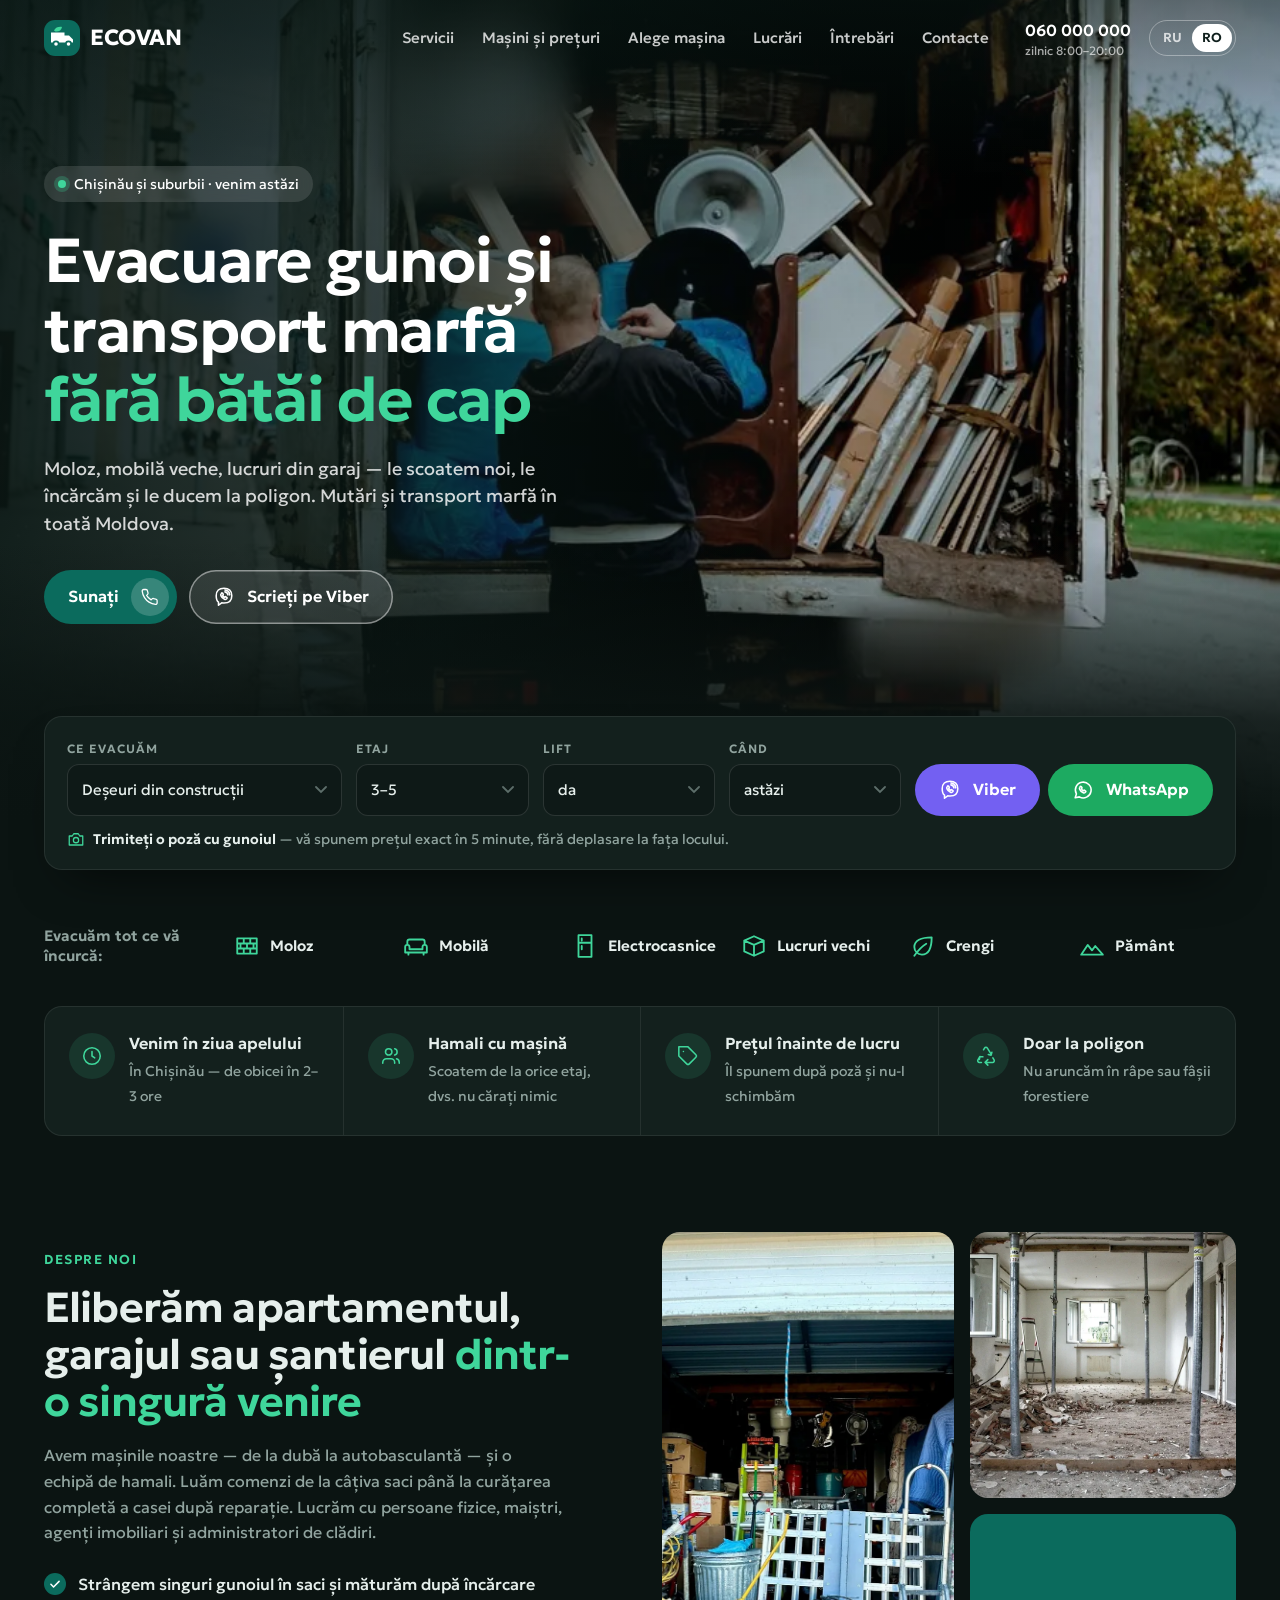
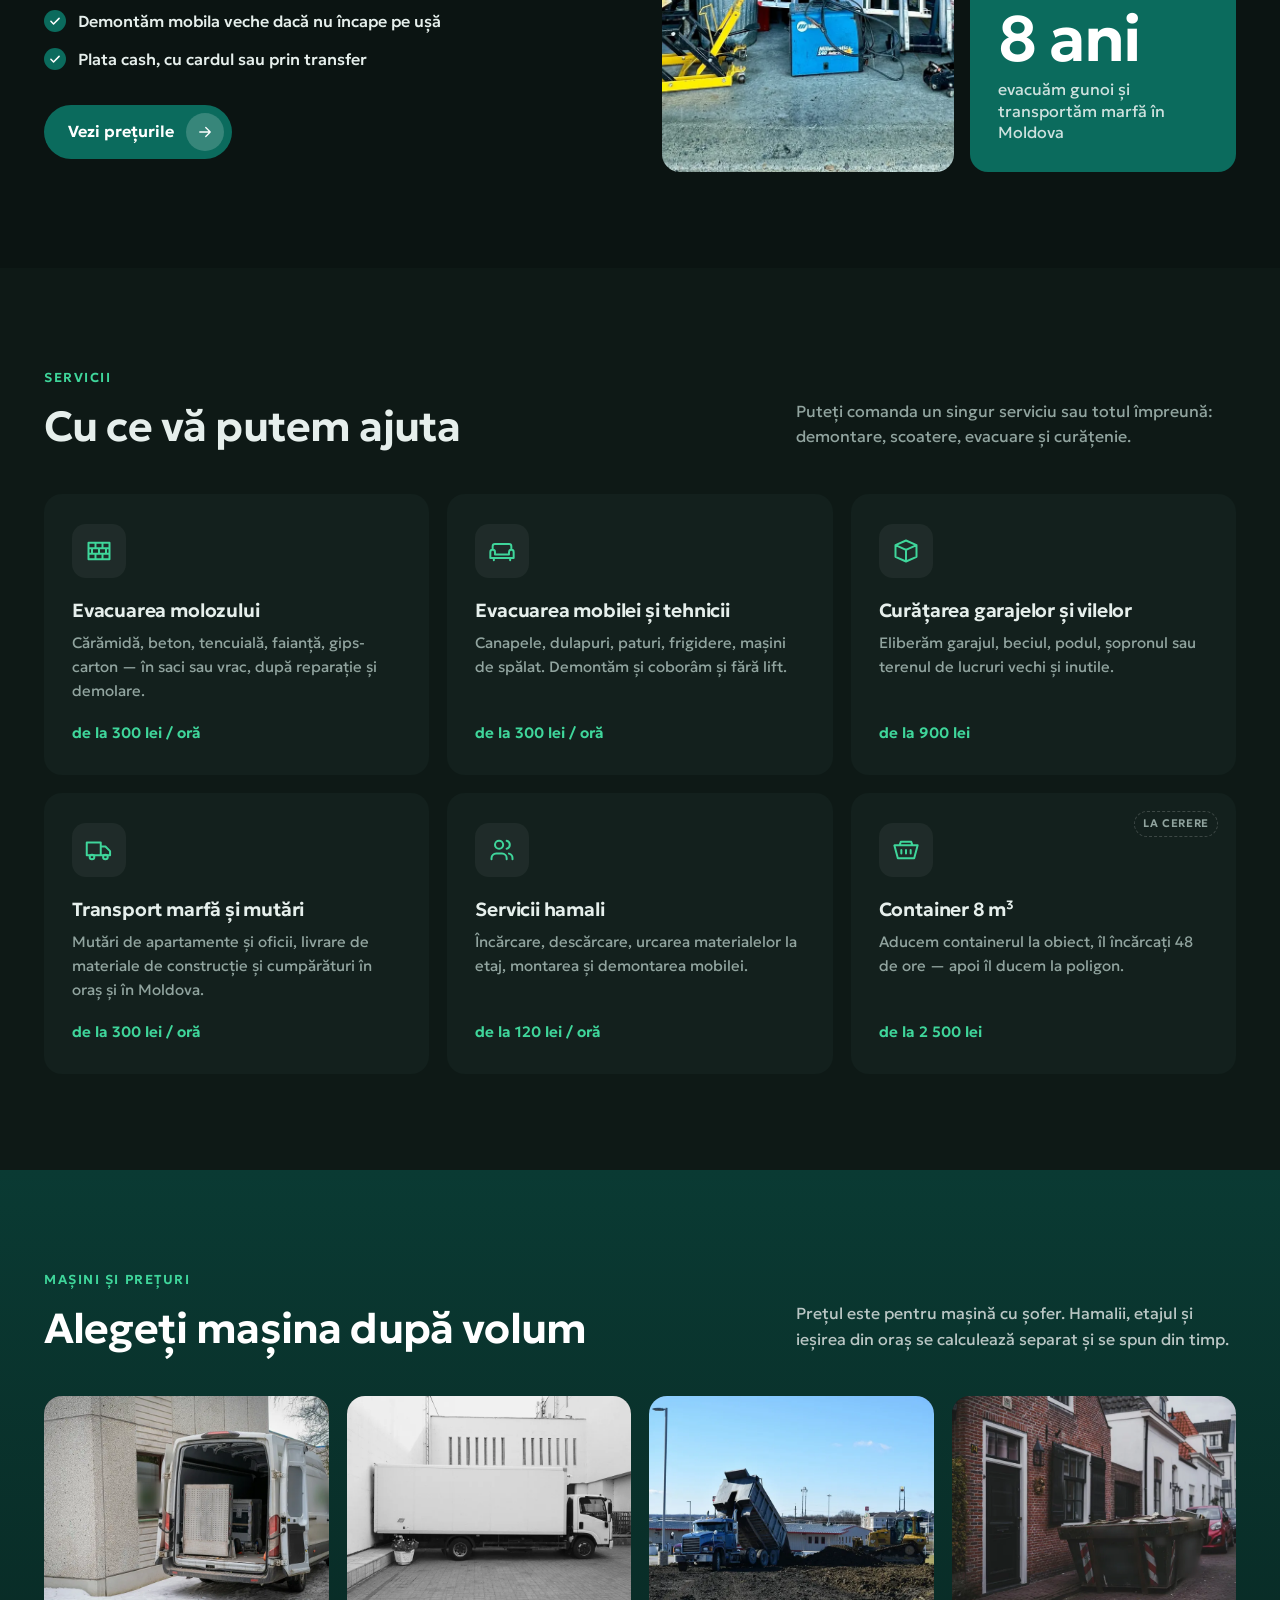
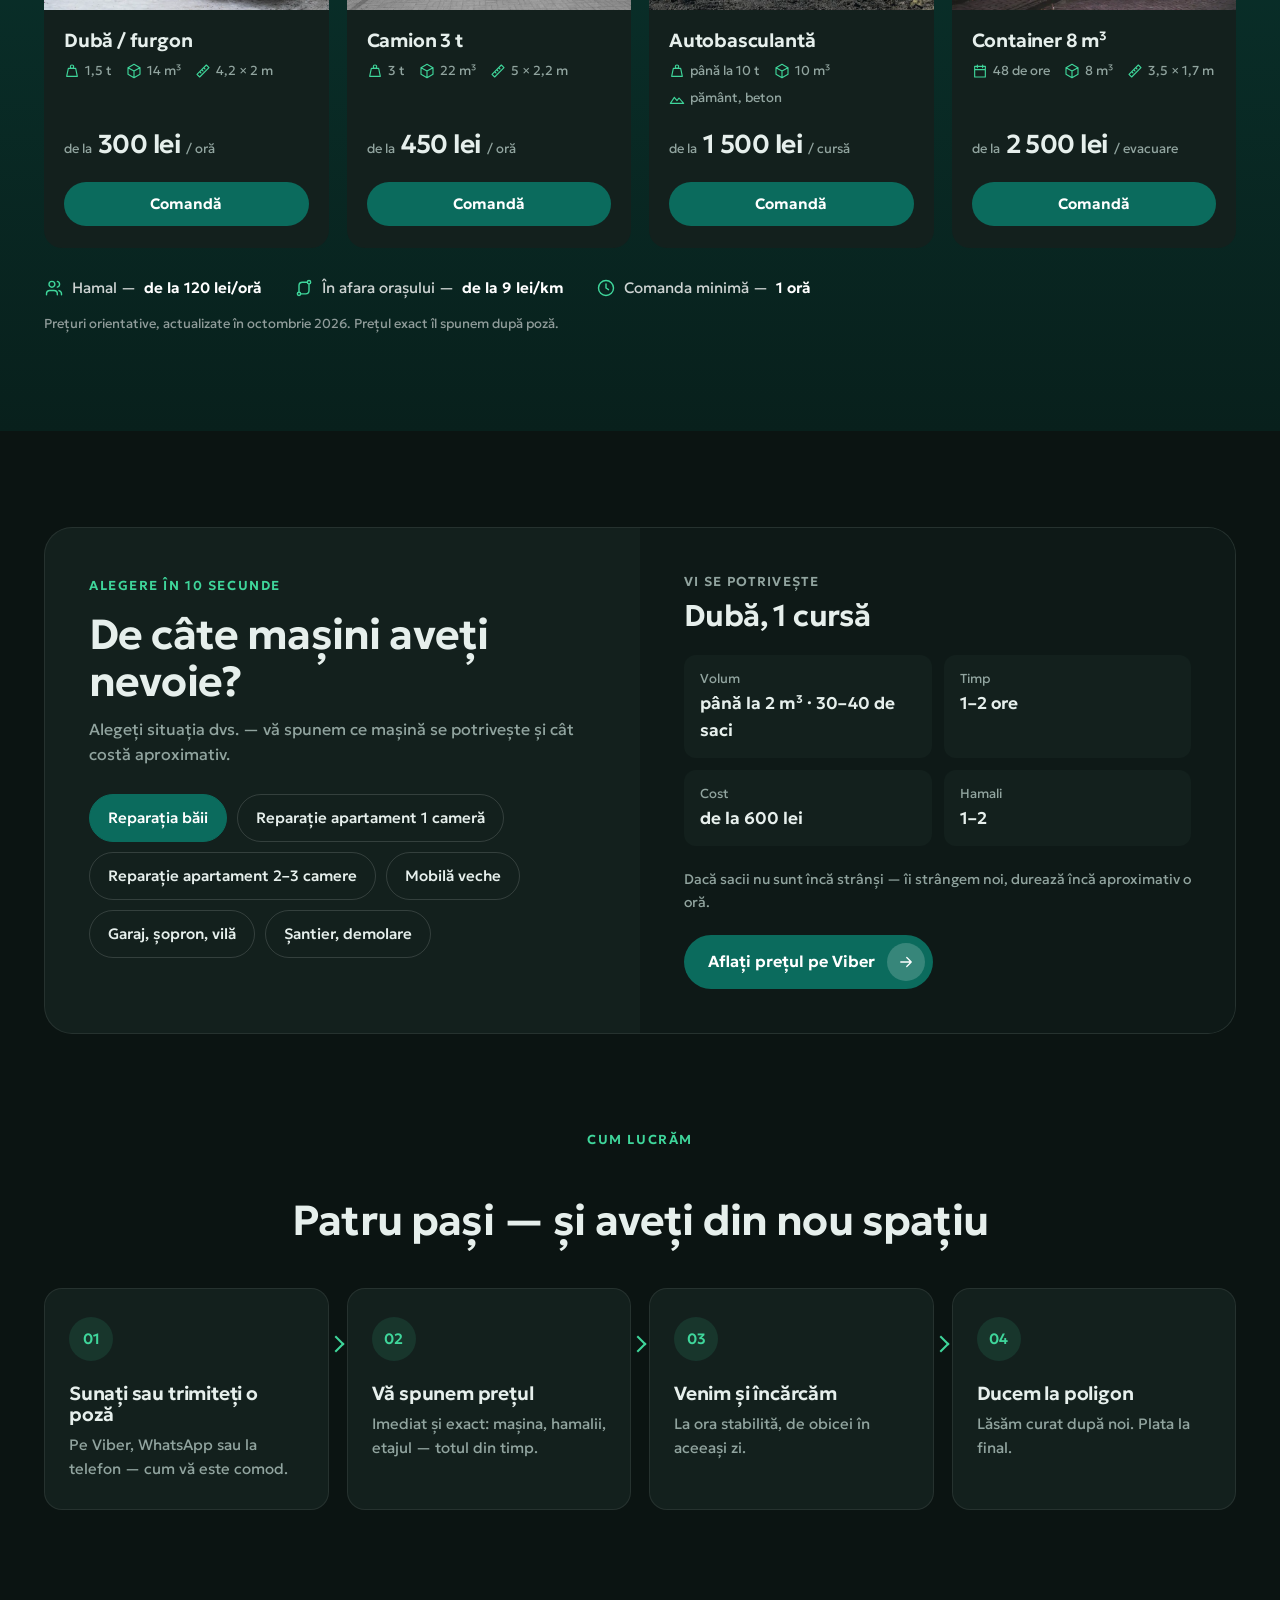
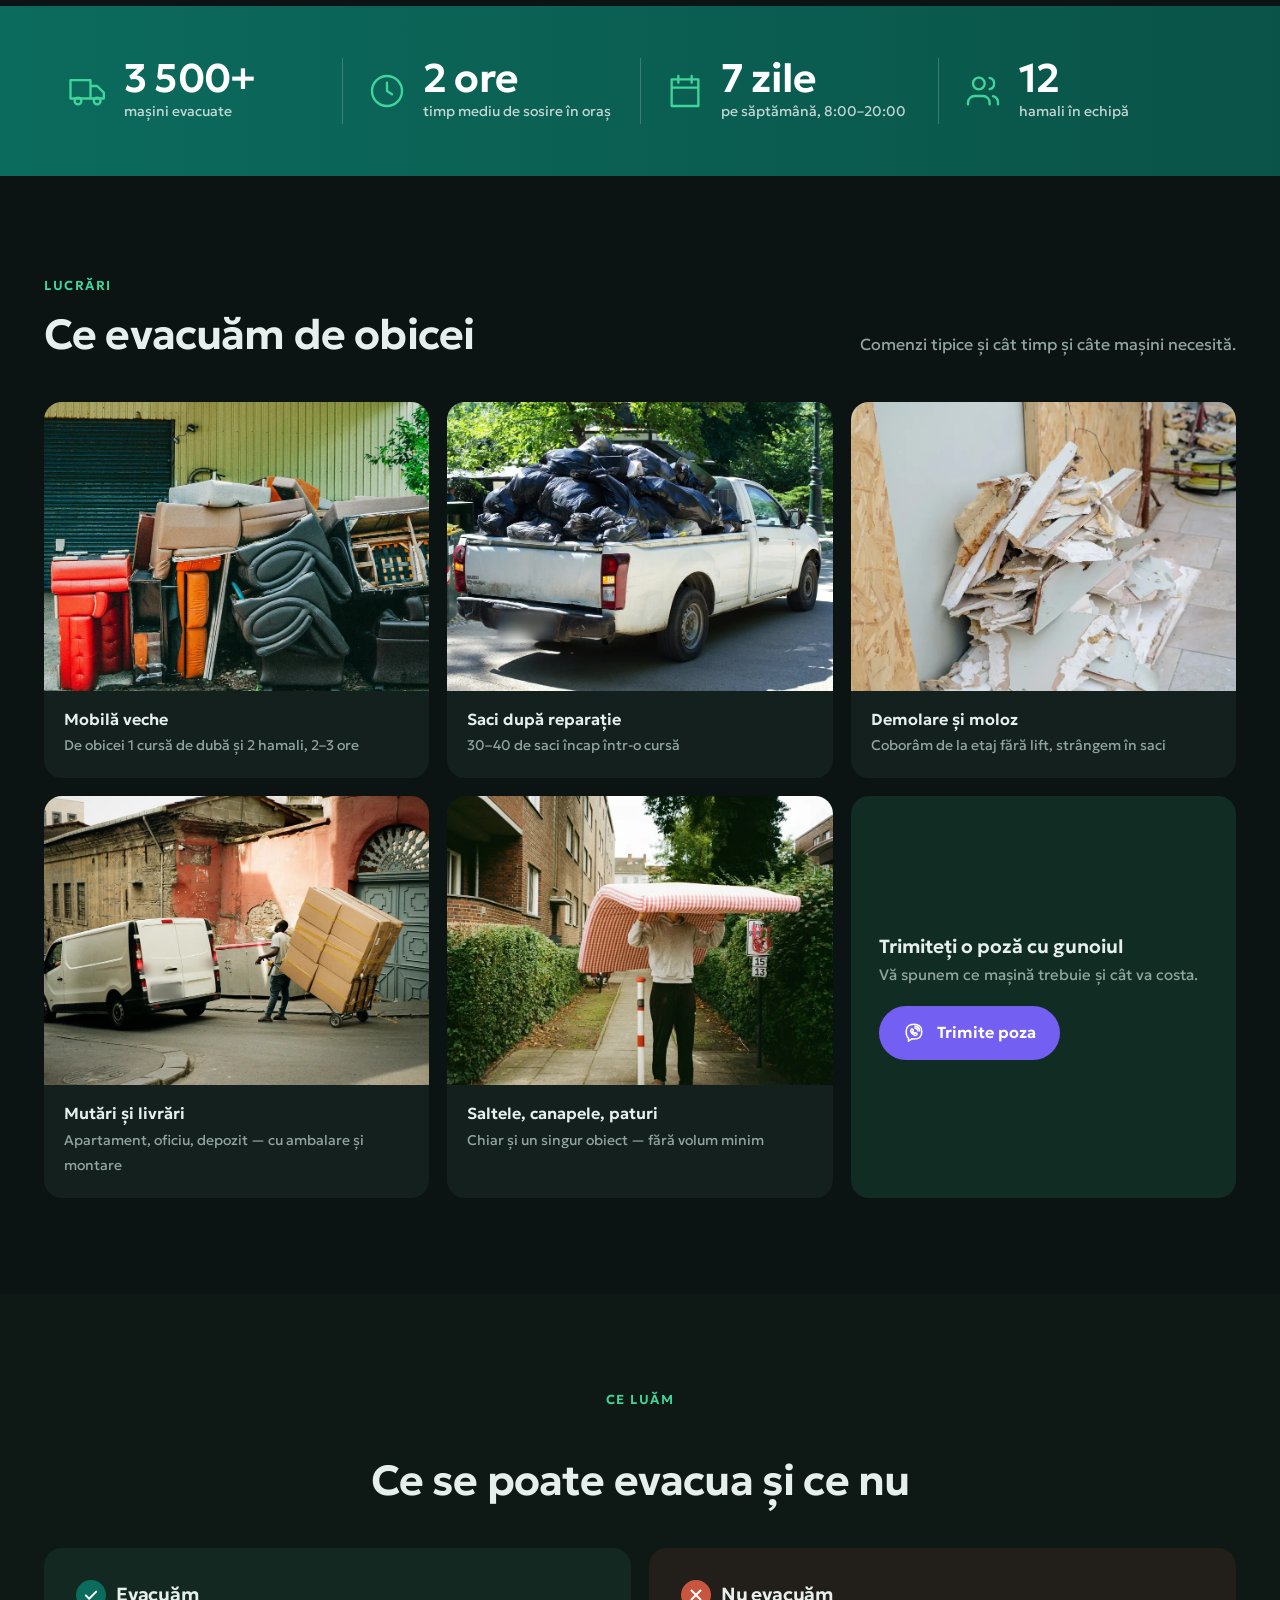
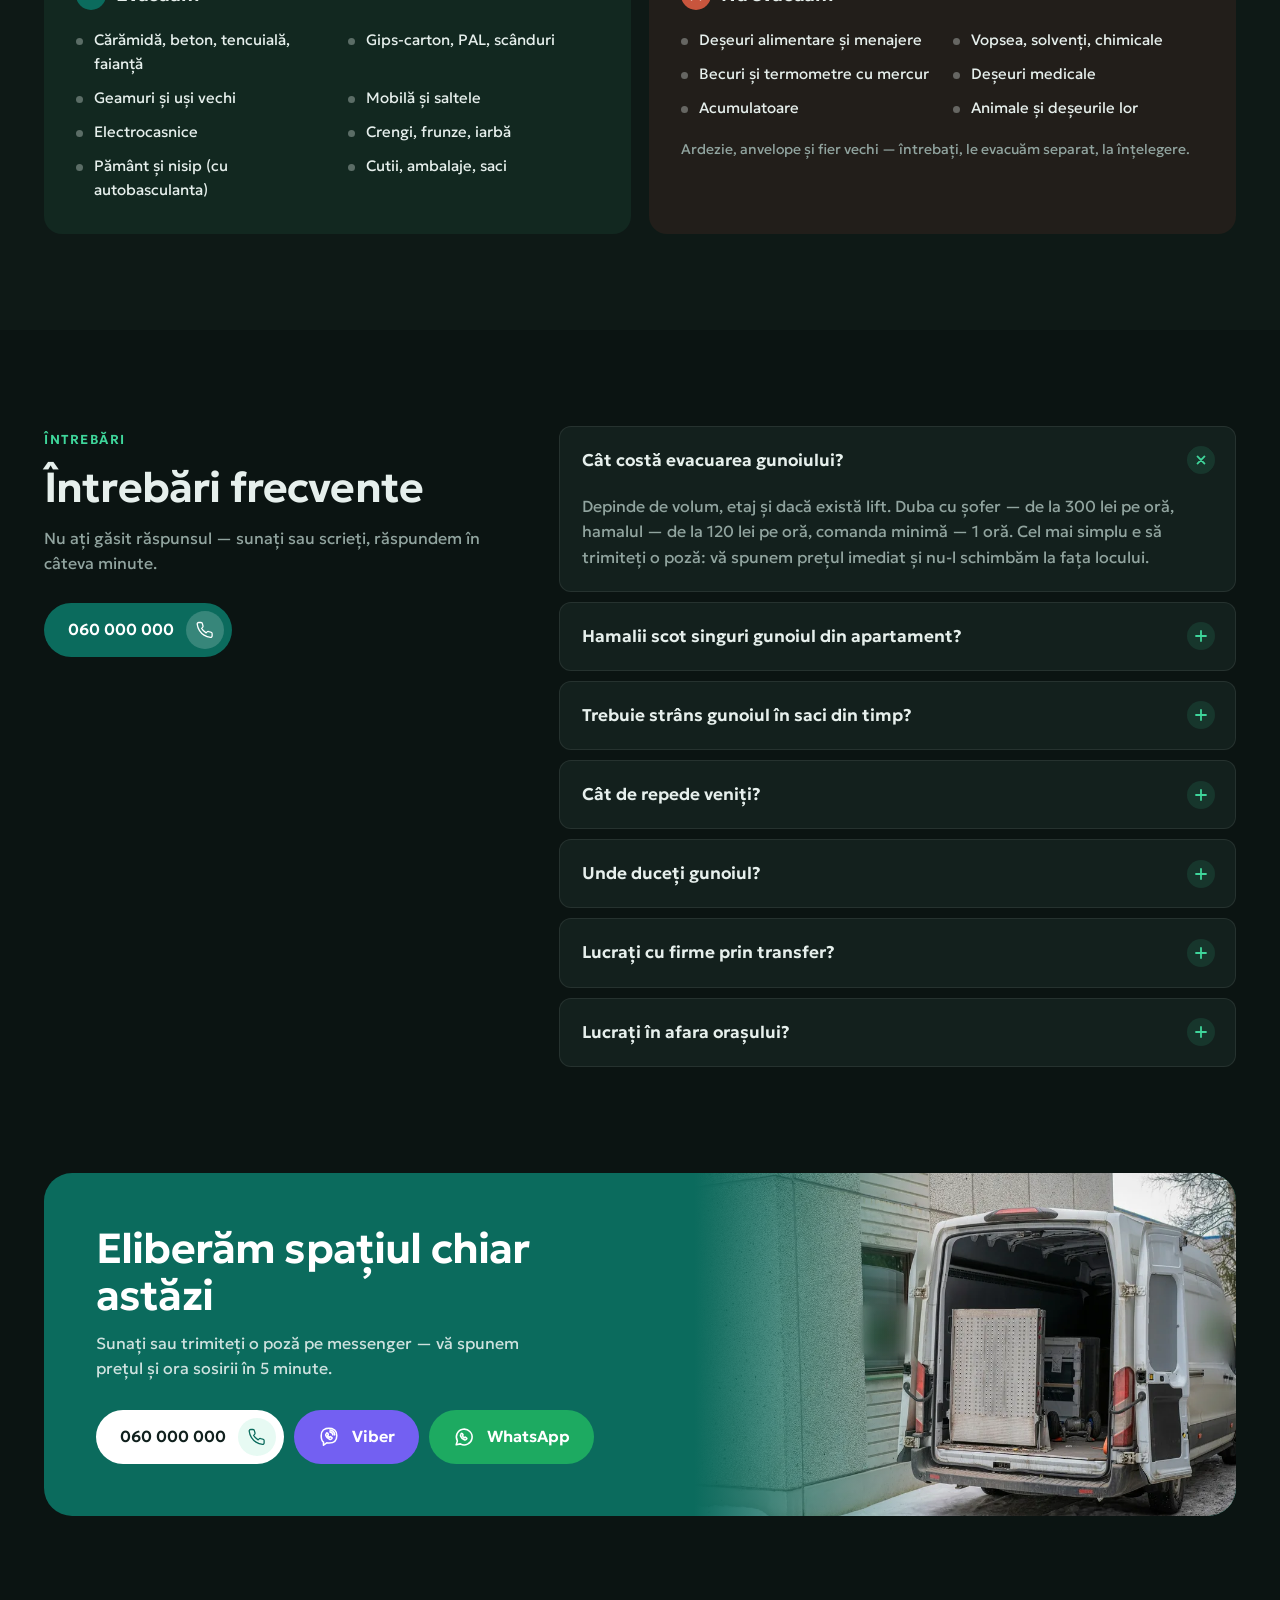
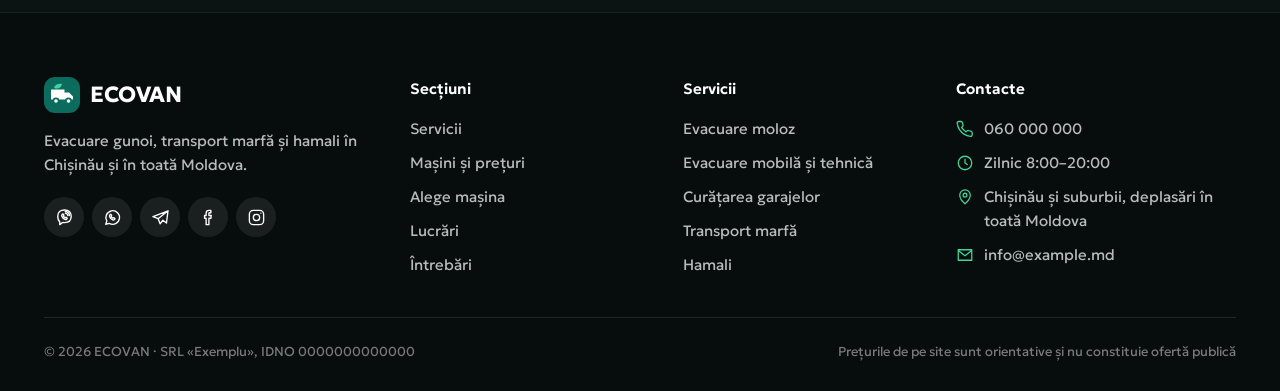
==== commit 664ba0ce: "Add files via upload" ====
--- a/ro.html
+++ b/ro.html
@@ -1,463 +1,463 @@
-<!doctype html>
-<html lang="ro">
-<head>
-<meta charset="utf-8">
-<meta name="viewport" content="width=device-width,initial-scale=1">
-<title>Evacuare gunoi și transport marfă în Chișinău — ECOVAN · 069 000 000</title>
-<meta name="description" content="Evacuarea deșeurilor din construcții, a mobilei vechi și a lucrurilor inutile, cu hamali. Transport marfă și mutări în Chișinău și Moldova. Dubă de la 300 lei/oră, venim în ziua apelului. Trimiteți o poză — vă spunem prețul.">
-<link rel="canonical" href="https://webonix-md.github.io/vyvoz-dark/ro.html">
-<link rel="alternate" hreflang="ru" href="https://webonix-md.github.io/vyvoz-dark/">
-<link rel="alternate" hreflang="ro" href="https://webonix-md.github.io/vyvoz-dark/ro.html">
-<meta property="og:type" content="website">
-<meta property="og:locale" content="ro_RO">
-<meta property="og:title" content="Evacuare gunoi și transport marfă în Chișinău — ECOVAN">
-<meta property="og:description" content="Moloz, mobilă, lucruri vechi — scoatem, încărcăm, evacuăm. Dubă de la 300 lei/oră. Trimiteți o poză — vă spunem prețul.">
-<meta property="og:url" content="https://webonix-md.github.io/vyvoz-dark/ro.html">
-<meta property="og:image" content="https://webonix-md.github.io/vyvoz-dark/img/og/og-square-ro.jpg">
-<meta property="og:image:width" content="1200">
-<meta property="og:image:height" content="1200">
-<meta name="theme-color" content="#0B1412">
-<link rel="icon" href="favicon.svg" type="image/svg+xml">
-<link rel="preload" href="fonts/Geologica-SemiBold.woff2" as="font" type="font/woff2" crossorigin>
-<link rel="preload" href="fonts/Geologica-Regular.woff2" as="font" type="font/woff2" crossorigin>
-<link rel="stylesheet" href="style.css">
-<script type="application/ld+json">
-{"@context":"https://schema.org","@type":"MovingCompany","name":"ECOVAN","description":"Evacuare gunoi, transport marfă și hamali în Chișinău","telephone":"+37369000000","url":"https://webonix-md.github.io/vyvoz-dark/ro.html","image":"https://webonix-md.github.io/vyvoz-dark/img/og/og-square-ro.jpg","priceRange":"de la 300 MDL","areaServed":"Chișinău","address":{"@type":"PostalAddress","addressLocality":"Chișinău","addressCountry":"MD"},"openingHours":"Mo-Su 08:00-20:00"}
-</script>
-</head>
-<body>
-
-<!-- ============ ИКОНКИ ============ -->
-<svg width="0" height="0" style="position:absolute" aria-hidden="true">
-  <symbol id="i-arrow" viewBox="0 0 24 24"><path d="M5 12h14M13 6l6 6-6 6"/></symbol>
-  <symbol id="i-phone" viewBox="0 0 24 24"><path d="M21.5 16.9v3a2 2 0 0 1-2.2 2 19.8 19.8 0 0 1-8.6-3.1 19.5 19.5 0 0 1-6-6A19.8 19.8 0 0 1 1.6 4.2 2 2 0 0 1 3.6 2h3a2 2 0 0 1 2 1.7c.1.9.4 1.8.7 2.7a2 2 0 0 1-.5 2.1L7.5 9.8a16 16 0 0 0 6 6l1.3-1.3a2 2 0 0 1 2.1-.4c.9.3 1.8.6 2.7.7a2 2 0 0 1 1.9 2.1z"/></symbol>
-  <symbol id="i-viber" viewBox="0 0 24 24"><path d="M12 2.5c5.2 0 8.5 2.4 8.5 8s-3.3 8-8.5 8c-.9 0-1.7-.1-2.5-.2L6 21v-3.5c-1.8-1.3-2.5-3.6-2.5-7 0-5.6 3.3-8 8.5-8z"/><path d="M9.3 7.7c.3-.3.7-.3 1 0l.8 1.1c.2.3.2.7-.1 1l-.4.4c.4.9 1.2 1.7 2.1 2.1l.4-.4c.3-.3.7-.3 1-.1l1.1.8c.3.3.3.7 0 1l-.6.6c-.5.5-1.3.6-2 .3a7.4 7.4 0 0 1-4-4c-.3-.7-.2-1.5.3-2zM13 6.4a4 4 0 0 1 3.3 3.3M13 4.4a6 6 0 0 1 5.3 5.3"/></symbol>
-  <symbol id="i-wa" viewBox="0 0 24 24"><path d="M3.5 20.5l1.3-4.2A8.6 8.6 0 1 1 8 19.5z"/><path d="M9 8.2c.3-.3.7-.3 1 0l.8 1.1c.2.3.2.7-.1 1l-.4.4c.4.9 1.2 1.7 2.1 2.1l.4-.4c.3-.3.7-.3 1-.1l1.1.8c.3.3.3.7 0 1l-.6.6c-.5.5-1.3.6-2 .3a7.4 7.4 0 0 1-4-4c-.3-.7-.2-1.5.3-2z"/></symbol>
-  <symbol id="i-truck" viewBox="0 0 24 24"><path d="M1.5 5.5h12v11h-12zM13.5 9h4l4 4v3.5h-8"/><circle cx="6" cy="18" r="2"/><circle cx="17.5" cy="18" r="2"/></symbol>
-  <symbol id="i-bricks" viewBox="0 0 24 24"><path d="M3 5h18v14H3zM3 9.7h18M3 14.3h18M9 5v4.7M15 5v4.7M6 9.7v4.6M12 9.7v4.6M18 9.7v4.6M9 14.3V19M15 14.3V19"/></symbol>
-  <symbol id="i-sofa" viewBox="0 0 24 24"><path d="M4 11V8a2 2 0 0 1 2-2h12a2 2 0 0 1 2 2v3M2 13a2 2 0 0 1 4 0v2h12v-2a2 2 0 0 1 4 0v5H2zM5 18v2M19 18v2"/></symbol>
-  <symbol id="i-fridge" viewBox="0 0 24 24"><path d="M6 2h12v20H6zM6 9h12M9 5v2M9 12v3"/></symbol>
-  <symbol id="i-box" viewBox="0 0 24 24"><path d="M3 7l9-4 9 4v10l-9 4-9-4zM3 7l9 4 9-4M12 11v10"/></symbol>
-  <symbol id="i-leaf" viewBox="0 0 24 24"><path d="M11 20a7 7 0 0 1-7-7c0-6 6-9 16-9 0 10-3 16-9 16zM4 21c3.5-5 7-8.5 11-11"/></symbol>
-  <symbol id="i-soil" viewBox="0 0 24 24"><path d="M2 20l6-9 4 5 3-4 7 8zM2 20h20"/></symbol>
-  <symbol id="i-clock" viewBox="0 0 24 24"><circle cx="12" cy="12" r="9"/><path d="M12 7v5l3 2"/></symbol>
-  <symbol id="i-users" viewBox="0 0 24 24"><path d="M16 20v-1a4 4 0 0 0-4-4H7a4 4 0 0 0-4 4v1M9.5 11a3.5 3.5 0 1 0 0-7 3.5 3.5 0 0 0 0 7zM21 20v-1a4 4 0 0 0-3-3.9M16 4.1a3.5 3.5 0 0 1 0 6.8"/></symbol>
-  <symbol id="i-tag" viewBox="0 0 24 24"><path d="M20.6 13.4l-7.2 7.2a2 2 0 0 1-2.8 0L2 12V2h10l8.6 8.6a2 2 0 0 1 0 2.8zM7 7h.01"/></symbol>
-  <symbol id="i-recycle" viewBox="0 0 24 24"><path d="M7 19H4.8a1.8 1.8 0 0 1-1.6-2.7L5.4 12.5M11 19h8.2a1.8 1.8 0 0 0 1.6-2.7l-1.3-2.2M14 16l-3 3 3 3M8.6 12.9l-3.2-.4-.6 3.2M9.3 5.2l1.1-1.9a1.8 1.8 0 0 1 3.1 0L17.6 10M14.5 10.3l3.1.8.8-3.1"/></symbol>
-  <symbol id="i-check" viewBox="0 0 24 24"><path d="M5 12.5l4.5 4.5L19 7.5"/></symbol>
-  <symbol id="i-x" viewBox="0 0 24 24"><path d="M6 6l12 12M18 6L6 18"/></symbol>
-  <symbol id="i-skip" viewBox="0 0 24 24"><path d="M2 8h20l-3 11H5zM6.5 8l1-3h9l1 3M8 12v3M12 12v3M16 12v3"/></symbol>
-  <symbol id="i-weight" viewBox="0 0 24 24"><path d="M6.5 8h11l2.5 12H4zM12 8a2.5 2.5 0 1 0 0-5 2.5 2.5 0 0 0 0 5z"/></symbol>
-  <symbol id="i-cube" viewBox="0 0 24 24"><path d="M12 2l9 5v10l-9 5-9-5V7zM3 7l9 5 9-5M12 12v10"/></symbol>
-  <symbol id="i-ruler" viewBox="0 0 24 24"><path d="M3 17L17 3l4 4L7 21zM7 13l2 2M10 10l2 2M13 7l2 2"/></symbol>
-  <symbol id="i-pin" viewBox="0 0 24 24"><path d="M12 21s-7-6.2-7-11.5a7 7 0 0 1 14 0C19 14.8 12 21 12 21z"/><circle cx="12" cy="9.5" r="2.5"/></symbol>
-  <symbol id="i-mail" viewBox="0 0 24 24"><path d="M3 5h18v14H3zM3 6l9 7 9-7"/></symbol>
-  <symbol id="i-cal" viewBox="0 0 24 24"><path d="M4 5h16v16H4zM4 10h16M8 3v4M16 3v4"/></symbol>
-  <symbol id="i-camera" viewBox="0 0 24 24"><path d="M3 8h4l2-3h6l2 3h4v12H3z"/><circle cx="12" cy="13.5" r="3.5"/></symbol>
-  <symbol id="i-hammer" viewBox="0 0 24 24"><path d="M13.5 10.5l-9 9a2.1 2.1 0 0 1-3-3l9-9M10.5 7.5l3.5-3.5 6 6-3.5 3.5zM14.5 3.5L17 1l6 6-2.5 2.5"/></symbol>
-  <symbol id="i-route" viewBox="0 0 24 24"><circle cx="6" cy="19" r="2"/><circle cx="18" cy="5" r="2"/><path d="M6 17V9a4 4 0 0 1 4-4h6M18 7v8a4 4 0 0 1-4 4H8"/></symbol>
-  <symbol id="i-menu" viewBox="0 0 24 24"><path d="M4 7h16M4 12h16M4 17h16"/></symbol>
-  <symbol id="i-tg" viewBox="0 0 24 24"><path d="M21.5 3.5L2.5 11l6.5 2.5 2.5 6.5 3.5-4.5 4.5 3.5zM9 13.5l12.5-10"/></symbol>
-  <symbol id="i-fb" viewBox="0 0 24 24"><path d="M15 3h-2.5A3.5 3.5 0 0 0 9 6.5V9.5H7v3.5h2V21h3.5v-8H15l.5-3.5h-3V7a1 1 0 0 1 1-1H15z"/></symbol>
-  <symbol id="i-ig" viewBox="0 0 24 24"><rect x="3" y="3" width="18" height="18" rx="5"/><circle cx="12" cy="12" r="4"/><path d="M17.5 6.5h.01"/></symbol>
-</svg>
-
-<!-- ============ ШАПКА ============ -->
-<header class="hdr hdr--over">
-  <div class="wrap">
-    <a href="#" class="logo" aria-label="ECOVAN — pagina principală">
-      <svg viewBox="0 0 36 36" aria-hidden="true"><rect width="36" height="36" rx="11" fill="#0B6B5D"/><path d="M7 12.5h13.5v10H7zM20.5 15.5h4.5l4 4v3h-8.5z" fill="#fff"/><circle cx="12" cy="24" r="2.6" fill="#fff" stroke="#0B6B5D" stroke-width="1.6"/><circle cx="24.5" cy="24" r="2.6" fill="#fff" stroke="#0B6B5D" stroke-width="1.6"/><path d="M10 10.5c1.5-3 4.5-4 8-3.6-.6 3.2-3 5-6.6 4.6" fill="#3FD69B"/></svg>
-      ECOVAN
-    </a>
-    <nav class="nav" id="nav">
-      <a href="#uslugi">Servicii</a>
-      <a href="#ceny">Mașini și prețuri</a>
-      <a href="#podbor">Alege mașina</a>
-      <a href="#raboty">Lucrări</a>
-      <a href="#voprosy">Întrebări</a>
-      <a href="#kontakty">Contacte</a>
-    </nav>
-    <div class="hdr__r">
-      <a class="hdr__tel" href="tel:+37369000000">069 000 000<small>zilnic 8:00–20:00</small></a>
-      <div class="lang"><a href="index.html" hreflang="ru">RU</a><a href="ro.html" aria-current="page">RO</a></div>
-      <button class="burger" id="burger" aria-label="Meniu" aria-expanded="false" aria-controls="nav"><svg class="i"><use href="#i-menu"/></svg></button>
-    </div>
-  </div>
-</header>
-
-<main>
-<!-- ============ HERO ============ -->
-<section class="hero">
-    <div class="hero__box">
-      <picture>
-        <source media="(max-width:640px)" srcset="img/hero-m.webp">
-        <img src="img/hero.webp" width="2200" height="1464" alt="Hamal încarcă mobilă veche și gunoi într-o dubă" fetchpriority="high">
-      </picture>
-      <div class="wrap hero__in"><div class="hero__txt">
-        <div class="hero__badge"><i></i>Chișinău și suburbii · venim astăzi</div>
-        <h1>Evacuare gunoi și transport marfă <span>fără bătăi de cap</span></h1>
-        <p class="hero__lead">Moloz, mobilă veche, lucruri din garaj — le scoatem noi, le încărcăm și le ducem la poligon. Mutări și transport marfă în toată Moldova.</p>
-        <div class="hero__cta">
-          <a class="btn btn--p" href="tel:+37369000000">Sunați <span class="ar"><svg class="i"><use href="#i-phone"/></svg></span></a>
-          <a class="btn btn--ghost" href="viber://chat?number=%2B37369000000"><svg class="i"><use href="#i-viber"/></svg>Scrieți pe Viber</a>
-        </div>
-      </div></div>
-    </div>
-  <div class="wrap">
-
-    <!-- быстрая цена: не форма, а сборка сообщения в мессенджер -->
-    <div class="quick rv" id="quick" data-msg="Bună ziua! Am nevoie de evacuare / transport: {what}. Etaj: {floor}, lift: {lift}. Când: {when}. Vă trimit acum o poză." data-copied="Textul a fost copiat — lipiți-l în chatul Viber și atașați o poză">
-      <div class="quick__row">
-        <div><label for="q-what">Ce evacuăm</label>
-          <select id="q-what"><option>Deșeuri din construcții</option><option>Mobilă veche, electrocasnice</option><option>Lucruri din garaj, beci, vilă</option><option>Mutare / transport marfă</option></select></div>
-        <div><label for="q-floor">Etaj</label>
-          <select id="q-floor"><option>Casă particulară</option><option>1–2</option><option selected>3–5</option><option>6 și mai sus</option></select></div>
-        <div><label for="q-lift">Lift</label>
-          <select id="q-lift"><option>da</option><option>nu</option><option>de marfă</option></select></div>
-        <div><label for="q-when">Când</label>
-          <select id="q-when"><option>astăzi</option><option>mâine</option><option>săptămâna aceasta</option></select></div>
-        <div class="quick__btns">
-          <a class="btn btn--viber js-viber" href="viber://chat?number=%2B37369000000"><svg class="i"><use href="#i-viber"/></svg>Viber</a>
-          <a class="btn btn--wa js-wa" href="https://wa.me/37369000000" target="_blank" rel="noopener"><svg class="i"><use href="#i-wa"/></svg>WhatsApp</a>
-        </div>
-      </div>
-      <p class="quick__note"><svg class="i"><use href="#i-camera"/></svg><span><b>Trimiteți o poză cu gunoiul</b> — vă spunem prețul exact în 5 minute, fără deplasare la fața locului.</span></p>
-    </div>
-  </div>
-</section>
-
-<!-- ============ ЧТО ВЫВОЗИМ ============ -->
-<section class="what">
-  <div class="wrap what__in rv">
-    <p class="what__t">Evacuăm tot ce vă încurcă:</p>
-    <ul class="what__list">
-      <li><svg class="i"><use href="#i-bricks"/></svg>Moloz</li>
-      <li><svg class="i"><use href="#i-sofa"/></svg>Mobilă</li>
-      <li><svg class="i"><use href="#i-fridge"/></svg>Electrocasnice</li>
-      <li><svg class="i"><use href="#i-box"/></svg>Lucruri vechi</li>
-      <li><svg class="i"><use href="#i-leaf"/></svg>Crengi</li>
-      <li><svg class="i"><use href="#i-soil"/></svg>Pământ</li>
-    </ul>
-  </div>
-</section>
-
-<!-- ============ 4 ПРЕИМУЩЕСТВА ============ -->
-<section class="feats">
-  <div class="wrap">
-    <div class="feats__grid rv">
-      <div class="feat"><span class="ico"><svg class="i"><use href="#i-clock"/></svg></span><div><b>Venim în ziua apelului</b><span>În Chișinău — de obicei în 2–3 ore</span></div></div>
-      <div class="feat"><span class="ico"><svg class="i"><use href="#i-users"/></svg></span><div><b>Hamali cu mașină</b><span>Scoatem de la orice etaj, dvs. nu cărați nimic</span></div></div>
-      <div class="feat"><span class="ico"><svg class="i"><use href="#i-tag"/></svg></span><div><b>Prețul înainte de lucru</b><span>Îl spunem după poză și nu-l schimbăm</span></div></div>
-      <div class="feat"><span class="ico"><svg class="i"><use href="#i-recycle"/></svg></span><div><b>Doar la poligon</b><span>Nu aruncăm în râpe sau fâșii forestiere</span></div></div>
-    </div>
-  </div>
-</section>
-
-<!-- ============ О НАС ============ -->
-<section class="sec about">
-  <div class="wrap about__grid">
-    <div class="rv">
-      <span class="eyebrow">Despre noi</span>
-      <h2>Eliberăm apartamentul, garajul sau șantierul <span class="hl">dintr-o singură venire</span></h2>
-      <p>Avem mașinile noastre — de la dubă la autobasculantă — și o echipă de hamali. Luăm comenzi de la câțiva saci până la curățarea completă a casei după reparație. Lucrăm cu persoane fizice, maiștri, agenți imobiliari și administratori de clădiri.</p>
-      <ul class="checks">
-        <li><svg class="i"><use href="#i-check"/></svg>Strângem singuri gunoiul în saci și măturăm după încărcare</li>
-        <li><svg class="i"><use href="#i-check"/></svg>Demontăm mobila veche dacă nu încape pe ușă</li>
-        <li><svg class="i"><use href="#i-check"/></svg>Plata cash, cu cardul sau prin transfer</li>
-      </ul>
-      <a class="btn btn--p" href="#ceny">Vezi prețurile <span class="ar"><svg class="i"><use href="#i-arrow"/></svg></span></a>
-    </div>
-    <div class="collage rv">
-      <img class="c1" src="img/about-1.webp" width="900" height="1125" alt="Garaj plin de lucruri vechi și unelte" loading="lazy">
-      <img class="c2" src="img/about-2.webp" width="700" height="700" alt="Cameră după demolare, cu moloz pe podea" loading="lazy">
-      <div class="num"><b>8 ani</b><span>evacuăm gunoi și transportăm marfă în Moldova</span></div>
-    </div>
-  </div>
-</section>
-
-<!-- ============ УСЛУГИ ============ -->
-<section class="sec svc" id="uslugi">
-  <div class="wrap">
-    <div class="sec-head rv">
-      <div><span class="eyebrow">Servicii</span><h2>Cu ce vă putem ajuta</h2></div>
-      <p>Puteți comanda un singur serviciu sau totul împreună: demontare, scoatere, evacuare și curățenie.</p>
-    </div>
-    <div class="svc__grid">
-      <article class="card rv"><span class="ico"><svg class="i"><use href="#i-bricks"/></svg></span><h3>Evacuarea molozului</h3><p>Cărămidă, beton, tencuială, faianță, gips-carton — în saci sau vrac, după reparație și demolare.</p><span class="card__price">de la 300 lei / oră</span></article>
-      <article class="card rv"><span class="ico"><svg class="i"><use href="#i-sofa"/></svg></span><h3>Evacuarea mobilei și tehnicii</h3><p>Canapele, dulapuri, paturi, frigidere, mașini de spălat. Demontăm și coborâm și fără lift.</p><span class="card__price">de la 300 lei / oră</span></article>
-      <article class="card rv"><span class="ico"><svg class="i"><use href="#i-box"/></svg></span><h3>Curățarea garajelor și vilelor</h3><p>Eliberăm garajul, beciul, podul, șopronul sau terenul de lucruri vechi și inutile.</p><span class="card__price">de la 900 lei</span></article>
-      <article class="card rv"><span class="ico"><svg class="i"><use href="#i-truck"/></svg></span><h3>Transport marfă și mutări</h3><p>Mutări de apartamente și oficii, livrare de materiale de construcție și cumpărături în oraș și în Moldova.</p><span class="card__price">de la 300 lei / oră</span></article>
-      <article class="card rv"><span class="ico"><svg class="i"><use href="#i-users"/></svg></span><h3>Servicii hamali</h3><p>Încărcare, descărcare, urcarea materialelor la etaj, montarea și demontarea mobilei.</p><span class="card__price">de la 120 lei / oră</span></article>
-      <article class="card card--opt rv" data-opt="la cerere"><span class="ico"><svg class="i"><use href="#i-skip"/></svg></span><h3>Container 8 m³</h3><p>Aducem containerul la obiect, îl încărcați 48 de ore — apoi îl ducem la poligon.</p><span class="card__price">de la 2 500 lei</span></article>
-    </div>
-  </div>
-</section>
-
-<!-- ============ МАШИНЫ И ЦЕНЫ ============ -->
-<section class="sec cars" id="ceny">
-  <div class="wrap">
-    <div class="sec-head rv">
-      <div><span class="eyebrow">Mașini și prețuri</span><h2>Alegeți mașina după volum</h2></div>
-      <p>Prețul este pentru mașină cu șofer. Hamalii, etajul și ieșirea din oraș se calculează separat și se spun din timp.</p>
-    </div>
-    <div class="cars__grid">
-      <article class="car rv">
-        <img src="img/car-van.webp" width="800" height="600" alt="Dubă de marfă cu ușile din spate deschise" loading="lazy">
-        <div class="car__b">
-          <h3>Dubă / furgon</h3>
-          <div class="car__specs"><span><svg class="i"><use href="#i-weight"/></svg>1,5 t</span><span><svg class="i"><use href="#i-cube"/></svg>14 m³</span><span><svg class="i"><use href="#i-ruler"/></svg>4,2 × 2 m</span></div>
-          <div class="car__price"><small>de la</small><b>300 lei</b><small>/ oră</small></div>
-          <a class="btn btn--p btn--sm" href="viber://chat?number=%2B37369000000">Comandă</a>
-        </div>
-      </article>
-      <article class="car rv">
-        <img src="img/car-box.webp" width="800" height="600" alt="Camion cu dubă" loading="lazy">
-        <div class="car__b">
-          <h3>Camion 3 t</h3>
-          <div class="car__specs"><span><svg class="i"><use href="#i-weight"/></svg>3 t</span><span><svg class="i"><use href="#i-cube"/></svg>22 m³</span><span><svg class="i"><use href="#i-ruler"/></svg>5 × 2,2 m</span></div>
-          <div class="car__price"><small>de la</small><b>450 lei</b><small>/ oră</small></div>
-          <a class="btn btn--p btn--sm" href="viber://chat?number=%2B37369000000">Comandă</a>
-        </div>
-      </article>
-      <article class="car rv">
-        <img src="img/car-dump.webp" width="800" height="600" alt="Autobasculantă descarcă pământ" loading="lazy">
-        <div class="car__b">
-          <h3>Autobasculantă</h3>
-          <div class="car__specs"><span><svg class="i"><use href="#i-weight"/></svg>până la 10 t</span><span><svg class="i"><use href="#i-cube"/></svg>10 m³</span><span><svg class="i"><use href="#i-soil"/></svg>pământ, beton</span></div>
-          <div class="car__price"><small>de la</small><b>1 500 lei</b><small>/ cursă</small></div>
-          <a class="btn btn--p btn--sm" href="viber://chat?number=%2B37369000000">Comandă</a>
-        </div>
-      </article>
-      <article class="car rv">
-        <img src="img/car-skip.webp" width="800" height="600" alt="Container metalic pentru moloz lângă o casă" loading="lazy">
-        <div class="car__b">
-          <h3>Container 8 m³</h3>
-          <div class="car__specs"><span><svg class="i"><use href="#i-cal"/></svg>48 de ore</span><span><svg class="i"><use href="#i-cube"/></svg>8 m³</span><span><svg class="i"><use href="#i-ruler"/></svg>3,5 × 1,7 m</span></div>
-          <div class="car__price"><small>de la</small><b>2 500 lei</b><small>/ evacuare</small></div>
-          <a class="btn btn--p btn--sm" href="viber://chat?number=%2B37369000000">Comandă</a>
-        </div>
-      </article>
-    </div>
-    <div class="cars__extra rv">
-      <span><svg class="i"><use href="#i-users"/></svg>Hamal — <b>de la 120 lei/oră</b></span>
-      <span><svg class="i"><use href="#i-route"/></svg>În afara orașului — <b>de la 9 lei/km</b></span>
-      <span><svg class="i"><use href="#i-clock"/></svg>Comanda minimă — <b>1 oră</b></span>
-    </div>
-    <p class="cars__date">Prețuri orientative, actualizate în octombrie 2026. Prețul exact îl spunem după poză.</p>
-  </div>
-</section>
-
-<!-- ============ ПОДБОР МАШИНЫ ============ -->
-<section class="sec calc" id="podbor">
-  <div class="wrap">
-    <div class="calc__box rv">
-      <div class="calc__l">
-        <span class="eyebrow">Alegere în 10 secunde</span>
-        <h2>De câte mașini aveți nevoie?</h2>
-        <p>Alegeți situația dvs. — vă spunem ce mașină se potrivește și cât costă aproximativ.</p>
-        <div class="chips" id="chips" role="group" aria-label="Tipul lucrării">
-          <button class="chip" data-k="bath" aria-pressed="true">Reparația băii</button>
-          <button class="chip" data-k="flat1" aria-pressed="false">Reparație apartament 1 cameră</button>
-          <button class="chip" data-k="flat3" aria-pressed="false">Reparație apartament 2–3 camere</button>
-          <button class="chip" data-k="furn" aria-pressed="false">Mobilă veche</button>
-          <button class="chip" data-k="garage" aria-pressed="false">Garaj, șopron, vilă</button>
-          <button class="chip" data-k="build" aria-pressed="false">Șantier, demolare</button>
-        </div>
-      </div>
-      <div class="calc__r" aria-live="polite">
-        <span class="res__tag">Vi se potrivește</span>
-        <div id="res">
-          <div class="res__car" id="r-car"></div>
-          <div class="res__rows">
-            <div><small>Volum</small><b id="r-vol"></b></div>
-            <div><small>Timp</small><b id="r-time"></b></div>
-            <div><small>Cost</small><b id="r-price"></b></div>
-            <div><small>Hamali</small><b id="r-men"></b></div>
-          </div>
-          <p class="res__note" id="r-note"></p>
-        </div>
-        <a class="btn btn--p" href="viber://chat?number=%2B37369000000">Aflați prețul pe Viber <span class="ar"><svg class="i"><use href="#i-arrow"/></svg></span></a>
-      </div>
-    </div>
-  </div>
-  <script type="application/json" id="calc-data">
-  {
-    "bath":  {"car":"Dubă, 1 cursă","vol":"până la 2 m³ · 30–40 de saci","time":"1–2 ore","price":"de la 600 lei","men":"1–2","note":"Dacă sacii nu sunt încă strânși — îi strângem noi, durează încă aproximativ o oră."},
-    "flat1": {"car":"Dubă, 2 curse sau container 8 m³","vol":"4–6 m³","time":"3–4 ore","price":"de la 1 200 lei","men":"2","note":"Dacă reparația durează săptămâni — e mai avantajos un container, încărcat pe parcurs."},
-    "flat3": {"car":"Container 8 m³ sau autobasculantă","vol":"8–12 m³","time":"1–2 zile de încărcare","price":"de la 2 500 lei","men":"la dorință","note":"Pentru volume mari calculăm pe curse — e mai ieftin decât duba cu plata pe oră."},
-    "furn":  {"car":"Dubă + hamali","vol":"canapea, dulap, pat ≈ 6–10 m³","time":"2–3 ore","price":"de la 800 lei","men":"2","note":"Demontăm dulapurile și paturile pe loc dacă nu încap pe ușă sau în lift."},
-    "garage":{"car":"Dubă sau camion 3 t","vol":"6–20 m³","time":"2–4 ore","price":"de la 900 lei","men":"2","note":"Putem sorta fierul vechi și lucrurile bune — uneori asta reduce prețul."},
-    "build": {"car":"Autobasculantă 10 t","vol":"până la 10 m³ pe cursă","time":"după graficul șantierului","price":"de la 1 500 lei / cursă","men":"nu e nevoie","note":"Betonul, cărămida și pământul după demolare le evacuăm cu autobasculanta, încărcăm cu excavator sau bobcat."}
-  }
-  </script>
-</section>
-
-<!-- ============ КАК РАБОТАЕМ ============ -->
-<section class="sec steps-sec" style="padding-top:0">
-  <div class="wrap">
-    <div class="sec-head sec-head--c rv">
-      <span class="eyebrow">Cum lucrăm</span>
-      <h2>Patru pași — și aveți din nou spațiu</h2>
-    </div>
-    <div class="steps">
-      <div class="step rv"><span class="step__n">01</span><h3>Sunați sau trimiteți o poză</h3><p>Pe Viber, WhatsApp sau la telefon — cum vă este comod.</p></div>
-      <div class="step rv"><span class="step__n">02</span><h3>Vă spunem prețul</h3><p>Imediat și exact: mașina, hamalii, etajul — totul din timp.</p></div>
-      <div class="step rv"><span class="step__n">03</span><h3>Venim și încărcăm</h3><p>La ora stabilită, de obicei în aceeași zi.</p></div>
-      <div class="step rv"><span class="step__n">04</span><h3>Ducem la poligon</h3><p>Lăsăm curat după noi. Plata la final.</p></div>
-    </div>
-  </div>
-</section>
-
-<!-- ============ ЦИФРЫ ============ -->
-<section class="stats">
-  <div class="wrap stats__grid">
-    <div class="stat rv"><svg class="i"><use href="#i-truck"/></svg><div><b>3 500+</b><span>mașini evacuate</span></div></div>
-    <div class="stat rv"><svg class="i"><use href="#i-clock"/></svg><div><b>2 ore</b><span>timp mediu de sosire în oraș</span></div></div>
-    <div class="stat rv"><svg class="i"><use href="#i-cal"/></svg><div><b>7 zile</b><span>pe săptămână, 8:00–20:00</span></div></div>
-    <div class="stat rv"><svg class="i"><use href="#i-users"/></svg><div><b>12</b><span>hamali în echipă</span></div></div>
-  </div>
-</section>
-
-<!-- ============ РАБОТЫ ============ -->
-<section class="sec works" id="raboty">
-  <div class="wrap">
-    <div class="sec-head rv">
-      <div><span class="eyebrow">Lucrări</span><h2>Ce evacuăm de obicei</h2></div>
-      <p>Comenzi tipice și cât timp și câte mașini necesită.</p>
-    </div>
-    <div class="works__grid">
-      <div class="work rv"><figure><img src="img/work-1.webp" width="900" height="675" alt="Mobilă tapițată veche lângă un garaj" loading="lazy"></figure><figcaption><b>Mobilă veche</b><span>De obicei 1 cursă de dubă și 2 hamali, 2–3 ore</span></figcaption></div>
-      <div class="work rv"><figure><img src="img/work-2.webp" width="900" height="675" alt="Benă de pick-up plină cu saci de gunoi" loading="lazy"></figure><figcaption><b>Saci după reparație</b><span>30–40 de saci încap într-o cursă</span></figcaption></div>
-      <div class="work rv"><figure><img src="img/work-3.webp" width="900" height="675" alt="Grămadă de gips-carton spart într-un apartament" loading="lazy"></figure><figcaption><b>Demolare și moloz</b><span>Coborâm de la etaj fără lift, strângem în saci</span></figcaption></div>
-      <div class="work rv"><figure><img src="img/work-4.webp" width="900" height="675" alt="Hamal duce un cărucior cu cutii spre dubă" loading="lazy"></figure><figcaption><b>Mutări și livrări</b><span>Apartament, oficiu, depozit — cu ambalare și montare</span></figcaption></div>
-      <div class="work rv"><figure><img src="img/work-5.webp" width="900" height="675" alt="Un om duce o saltea veche pe stradă" loading="lazy"></figure><figcaption><b>Saltele, canapele, paturi</b><span>Chiar și un singur obiect — fără volum minim</span></figcaption></div>
-      <div class="works__more rv"><p>Trimiteți o poză cu gunoiul<span>Vă spunem ce mașină trebuie și cât va costa.</span></p><a class="btn btn--viber" href="viber://chat?number=%2B37369000000"><svg class="i"><use href="#i-viber"/></svg>Trimite poza</a></div>
-    </div>
-  </div>
-</section>
-
-<!-- ============ МОЖНО / НЕЛЬЗЯ ============ -->
-<section class="sec rules">
-  <div class="wrap">
-    <div class="sec-head sec-head--c rv">
-      <span class="eyebrow">Ce luăm</span>
-      <h2>Ce se poate evacua și ce nu</h2>
-    </div>
-    <div class="rules__grid">
-      <div class="rule rule--ok rv">
-        <h3><svg class="i"><use href="#i-check"/></svg>Evacuăm</h3>
-        <ul>
-          <li>Cărămidă, beton, tencuială, faianță</li>
-          <li>Gips-carton, PAL, scânduri</li>
-          <li>Geamuri și uși vechi</li>
-          <li>Mobilă și saltele</li>
-          <li>Electrocasnice</li>
-          <li>Crengi, frunze, iarbă</li>
-          <li>Pământ și nisip (cu autobasculanta)</li>
-          <li>Cutii, ambalaje, saci</li>
-        </ul>
-      </div>
-      <div class="rule rule--no rv">
-        <h3><svg class="i"><use href="#i-x"/></svg>Nu evacuăm</h3>
-        <ul>
-          <li>Deșeuri alimentare și menajere</li>
-          <li>Vopsea, solvenți, chimicale</li>
-          <li>Becuri și termometre cu mercur</li>
-          <li>Deșeuri medicale</li>
-          <li>Acumulatoare</li>
-          <li>Animale și deșeurile lor</li>
-        </ul>
-        <p>Ardezie, anvelope și fier vechi — întrebați, le evacuăm separat, la înțelegere.</p>
-      </div>
-    </div>
-  </div>
-</section>
-
-<!-- ============ FAQ ============ -->
-<section class="sec faq" id="voprosy">
-  <div class="wrap faq__grid">
-    <div class="faq__side rv">
-      <span class="eyebrow">Întrebări</span>
-      <h2>Întrebări frecvente</h2>
-      <p>Nu ați găsit răspunsul — sunați sau scrieți, răspundem în câteva minute.</p>
-      <a class="btn btn--p" href="tel:+37369000000">069 000 000 <span class="ar"><svg class="i"><use href="#i-phone"/></svg></span></a>
-    </div>
-    <div class="rv">
-      <details open><summary>Cât costă evacuarea gunoiului?</summary><p>Depinde de volum, etaj și dacă există lift. Duba cu șofer — de la 300 lei pe oră, hamalul — de la 120 lei pe oră, comanda minimă — 1 oră. Cel mai simplu e să trimiteți o poză: vă spunem prețul imediat și nu-l schimbăm la fața locului.</p></details>
-      <details><summary>Hamalii scot singuri gunoiul din apartament?</summary><p>Da, de la orice etaj — în saci sau vrac. Dacă nu e lift, durează mai mult, de aceea e bine să spuneți etajul din timp.</p></details>
-      <details><summary>Trebuie strâns gunoiul în saci din timp?</summary><p>E de dorit, așa e mai rapid și mai ieftin. Dar putem aduce saci și strânge totul noi.</p></details>
-      <details><summary>Cât de repede veniți?</summary><p>În Chișinău — de obicei în ziua apelului, în 2–3 ore. Se poate comanda și la o oră anume.</p></details>
-      <details><summary>Unde duceți gunoiul?</summary><p>Doar la poligonul oficial. Nu aruncăm în fâșii forestiere sau râpe — pentru asta sunt amendați și dvs., și noi.</p></details>
-      <details><summary>Lucrați cu firme prin transfer?</summary><p>Da. Emitem factură și e-Factura, putem lucra cu contract pentru evacuare regulată de pe șantier sau din magazin.</p></details>
-      <details><summary>Lucrați în afara orașului?</summary><p>Da, în suburbii și în toată Moldova. În afara orașului se adaugă de la 9 lei pe kilometru.</p></details>
-    </div>
-  </div>
-</section>
-
-<!-- ============ CTA ============ -->
-<section class="cta">
-  <div class="wrap">
-    <div class="cta__box rv">
-      <div class="cta__t">
-        <h2>Eliberăm spațiul chiar astăzi</h2>
-        <p>Sunați sau trimiteți o poză pe messenger — vă spunem prețul și ora sosirii în 5 minute.</p>
-        <div class="cta__btns">
-          <a class="btn btn--w" href="tel:+37369000000">069 000 000 <span class="ar"><svg class="i"><use href="#i-phone"/></svg></span></a>
-          <a class="btn btn--viber" href="viber://chat?number=%2B37369000000"><svg class="i"><use href="#i-viber"/></svg>Viber</a>
-          <a class="btn btn--wa" href="https://wa.me/37369000000" target="_blank" rel="noopener"><svg class="i"><use href="#i-wa"/></svg>WhatsApp</a>
-        </div>
-      </div>
-      <div class="cta__img"><img src="img/cta.webp" width="900" height="675" alt="" loading="lazy"></div>
-    </div>
-  </div>
-</section>
-</main>
-
-<!-- ============ ПОДВАЛ ============ -->
-<footer class="foot" id="kontakty">
-  <div class="wrap">
-    <div class="foot__grid">
-      <div>
-        <a href="#" class="logo"><svg viewBox="0 0 36 36" aria-hidden="true"><rect width="36" height="36" rx="11" fill="#0B6B5D"/><path d="M7 12.5h13.5v10H7zM20.5 15.5h4.5l4 4v3h-8.5z" fill="#fff"/><circle cx="12" cy="24" r="2.6" fill="#fff" stroke="#0B6B5D" stroke-width="1.6"/><circle cx="24.5" cy="24" r="2.6" fill="#fff" stroke="#0B6B5D" stroke-width="1.6"/><path d="M10 10.5c1.5-3 4.5-4 8-3.6-.6 3.2-3 5-6.6 4.6" fill="#3FD69B"/></svg>ECOVAN</a>
-        <p>Evacuare gunoi, transport marfă și hamali în Chișinău și în toată Moldova.</p>
-        <div class="foot__soc">
-          <a href="viber://chat?number=%2B37369000000" aria-label="Viber"><svg class="i"><use href="#i-viber"/></svg></a>
-          <a href="https://wa.me/37369000000" aria-label="WhatsApp" target="_blank" rel="noopener"><svg class="i"><use href="#i-wa"/></svg></a>
-          <a href="https://t.me/" aria-label="Telegram" target="_blank" rel="noopener"><svg class="i"><use href="#i-tg"/></svg></a>
-          <a href="https://facebook.com/" aria-label="Facebook" target="_blank" rel="noopener"><svg class="i"><use href="#i-fb"/></svg></a>
-          <a href="https://instagram.com/" aria-label="Instagram" target="_blank" rel="noopener"><svg class="i"><use href="#i-ig"/></svg></a>
-        </div>
-      </div>
-      <div>
-        <h4>Secțiuni</h4>
-        <ul><li><a href="#uslugi">Servicii</a></li><li><a href="#ceny">Mașini și prețuri</a></li><li><a href="#podbor">Alege mașina</a></li><li><a href="#raboty">Lucrări</a></li><li><a href="#voprosy">Întrebări</a></li></ul>
-      </div>
-      <div>
-        <h4>Servicii</h4>
-        <ul><li>Evacuare moloz</li><li>Evacuare mobilă și tehnică</li><li>Curățarea garajelor</li><li>Transport marfă</li><li>Hamali</li></ul>
-      </div>
-      <div>
-        <h4>Contacte</h4>
-        <ul class="foot__c">
-          <li><svg class="i"><use href="#i-phone"/></svg><a href="tel:+37369000000">069 000 000</a></li>
-          <li><svg class="i"><use href="#i-clock"/></svg>Zilnic 8:00–20:00</li>
-          <li><svg class="i"><use href="#i-pin"/></svg>Chișinău și suburbii, deplasări în toată Moldova</li>
-          <li><svg class="i"><use href="#i-mail"/></svg><a href="mailto:info@example.md">info@example.md</a></li>
-        </ul>
-      </div>
-    </div>
-    <div class="foot__b"><span>© 2026 ECOVAN · SRL «Exemplu», IDNO 0000000000000</span><span>Prețurile de pe site sunt orientative și nu constituie ofertă publică</span></div>
-  </div>
-</footer>
-
-<!-- нижняя панель на телефоне -->
-<nav class="mbar" aria-label="Contactați-ne">
-  <a class="m-tel" href="tel:+37369000000"><svg class="i"><use href="#i-phone"/></svg>Apel</a>
-  <a class="m-vb" href="viber://chat?number=%2B37369000000"><svg class="i"><use href="#i-viber"/></svg>Viber</a>
-  <a class="m-wa" href="https://wa.me/37369000000" target="_blank" rel="noopener"><svg class="i"><use href="#i-wa"/></svg>WhatsApp</a>
-</nav>
-<div class="toast" id="toast" role="status"></div>
-
-<script src="main.js" defer></script>
-</body>
-</html>
+<!doctype html>
+<html lang="ro">
+<head>
+<meta charset="utf-8">
+<meta name="viewport" content="width=device-width,initial-scale=1">
+<title>Evacuare gunoi și transport marfă în Chișinău — ECOVAN · 060 000 000</title>
+<meta name="description" content="Evacuarea deșeurilor din construcții, a mobilei vechi și a lucrurilor inutile, cu hamali. Transport marfă și mutări în Chișinău și Moldova. Dubă de la 300 lei/oră, venim în ziua apelului. Trimiteți o poză — vă spunem prețul.">
+<link rel="canonical" href="https://webonix-md.github.io/vyvoz-dark/ro.html">
+<link rel="alternate" hreflang="ru" href="https://webonix-md.github.io/vyvoz-dark/">
+<link rel="alternate" hreflang="ro" href="https://webonix-md.github.io/vyvoz-dark/ro.html">
+<meta property="og:type" content="website">
+<meta property="og:locale" content="ro_RO">
+<meta property="og:title" content="Evacuare gunoi și transport marfă în Chișinău — ECOVAN">
+<meta property="og:description" content="Moloz, mobilă, lucruri vechi — scoatem, încărcăm, evacuăm. Dubă de la 300 lei/oră. Trimiteți o poză — vă spunem prețul.">
+<meta property="og:url" content="https://webonix-md.github.io/vyvoz-dark/ro.html">
+<meta property="og:image" content="https://webonix-md.github.io/vyvoz-dark/img/og/og-square-ro.jpg">
+<meta property="og:image:width" content="1200">
+<meta property="og:image:height" content="1200">
+<meta name="theme-color" content="#0B1412">
+<link rel="icon" href="favicon.svg" type="image/svg+xml">
+<link rel="preload" href="fonts/Geologica-SemiBold.woff2" as="font" type="font/woff2" crossorigin>
+<link rel="preload" href="fonts/Geologica-Regular.woff2" as="font" type="font/woff2" crossorigin>
+<link rel="stylesheet" href="style.css">
+<script type="application/ld+json">
+{"@context":"https://schema.org","@type":"MovingCompany","name":"ECOVAN","description":"Evacuare gunoi, transport marfă și hamali în Chișinău","telephone":"+37360000000","url":"https://webonix-md.github.io/vyvoz-dark/ro.html","image":"https://webonix-md.github.io/vyvoz-dark/img/og/og-square-ro.jpg","priceRange":"de la 300 MDL","areaServed":"Chișinău","address":{"@type":"PostalAddress","addressLocality":"Chișinău","addressCountry":"MD"},"openingHours":"Mo-Su 08:00-20:00"}
+</script>
+</head>
+<body>
+
+<!-- ============ ИКОНКИ ============ -->
+<svg width="0" height="0" style="position:absolute" aria-hidden="true">
+  <symbol id="i-arrow" viewBox="0 0 24 24"><path d="M5 12h14M13 6l6 6-6 6"/></symbol>
+  <symbol id="i-phone" viewBox="0 0 24 24"><path d="M21.5 16.9v3a2 2 0 0 1-2.2 2 19.8 19.8 0 0 1-8.6-3.1 19.5 19.5 0 0 1-6-6A19.8 19.8 0 0 1 1.6 4.2 2 2 0 0 1 3.6 2h3a2 2 0 0 1 2 1.7c.1.9.4 1.8.7 2.7a2 2 0 0 1-.5 2.1L7.5 9.8a16 16 0 0 0 6 6l1.3-1.3a2 2 0 0 1 2.1-.4c.9.3 1.8.6 2.7.7a2 2 0 0 1 1.9 2.1z"/></symbol>
+  <symbol id="i-viber" viewBox="0 0 24 24"><path d="M12 2.5c5.2 0 8.5 2.4 8.5 8s-3.3 8-8.5 8c-.9 0-1.7-.1-2.5-.2L6 21v-3.5c-1.8-1.3-2.5-3.6-2.5-7 0-5.6 3.3-8 8.5-8z"/><path d="M9.3 7.7c.3-.3.7-.3 1 0l.8 1.1c.2.3.2.7-.1 1l-.4.4c.4.9 1.2 1.7 2.1 2.1l.4-.4c.3-.3.7-.3 1-.1l1.1.8c.3.3.3.7 0 1l-.6.6c-.5.5-1.3.6-2 .3a7.4 7.4 0 0 1-4-4c-.3-.7-.2-1.5.3-2zM13 6.4a4 4 0 0 1 3.3 3.3M13 4.4a6 6 0 0 1 5.3 5.3"/></symbol>
+  <symbol id="i-wa" viewBox="0 0 24 24"><path d="M3.5 20.5l1.3-4.2A8.6 8.6 0 1 1 8 19.5z"/><path d="M9 8.2c.3-.3.7-.3 1 0l.8 1.1c.2.3.2.7-.1 1l-.4.4c.4.9 1.2 1.7 2.1 2.1l.4-.4c.3-.3.7-.3 1-.1l1.1.8c.3.3.3.7 0 1l-.6.6c-.5.5-1.3.6-2 .3a7.4 7.4 0 0 1-4-4c-.3-.7-.2-1.5.3-2z"/></symbol>
+  <symbol id="i-truck" viewBox="0 0 24 24"><path d="M1.5 5.5h12v11h-12zM13.5 9h4l4 4v3.5h-8"/><circle cx="6" cy="18" r="2"/><circle cx="17.5" cy="18" r="2"/></symbol>
+  <symbol id="i-bricks" viewBox="0 0 24 24"><path d="M3 5h18v14H3zM3 9.7h18M3 14.3h18M9 5v4.7M15 5v4.7M6 9.7v4.6M12 9.7v4.6M18 9.7v4.6M9 14.3V19M15 14.3V19"/></symbol>
+  <symbol id="i-sofa" viewBox="0 0 24 24"><path d="M4 11V8a2 2 0 0 1 2-2h12a2 2 0 0 1 2 2v3M2 13a2 2 0 0 1 4 0v2h12v-2a2 2 0 0 1 4 0v5H2zM5 18v2M19 18v2"/></symbol>
+  <symbol id="i-fridge" viewBox="0 0 24 24"><path d="M6 2h12v20H6zM6 9h12M9 5v2M9 12v3"/></symbol>
+  <symbol id="i-box" viewBox="0 0 24 24"><path d="M3 7l9-4 9 4v10l-9 4-9-4zM3 7l9 4 9-4M12 11v10"/></symbol>
+  <symbol id="i-leaf" viewBox="0 0 24 24"><path d="M11 20a7 7 0 0 1-7-7c0-6 6-9 16-9 0 10-3 16-9 16zM4 21c3.5-5 7-8.5 11-11"/></symbol>
+  <symbol id="i-soil" viewBox="0 0 24 24"><path d="M2 20l6-9 4 5 3-4 7 8zM2 20h20"/></symbol>
+  <symbol id="i-clock" viewBox="0 0 24 24"><circle cx="12" cy="12" r="9"/><path d="M12 7v5l3 2"/></symbol>
+  <symbol id="i-users" viewBox="0 0 24 24"><path d="M16 20v-1a4 4 0 0 0-4-4H7a4 4 0 0 0-4 4v1M9.5 11a3.5 3.5 0 1 0 0-7 3.5 3.5 0 0 0 0 7zM21 20v-1a4 4 0 0 0-3-3.9M16 4.1a3.5 3.5 0 0 1 0 6.8"/></symbol>
+  <symbol id="i-tag" viewBox="0 0 24 24"><path d="M20.6 13.4l-7.2 7.2a2 2 0 0 1-2.8 0L2 12V2h10l8.6 8.6a2 2 0 0 1 0 2.8zM7 7h.01"/></symbol>
+  <symbol id="i-recycle" viewBox="0 0 24 24"><path d="M7 19H4.8a1.8 1.8 0 0 1-1.6-2.7L5.4 12.5M11 19h8.2a1.8 1.8 0 0 0 1.6-2.7l-1.3-2.2M14 16l-3 3 3 3M8.6 12.9l-3.2-.4-.6 3.2M9.3 5.2l1.1-1.9a1.8 1.8 0 0 1 3.1 0L17.6 10M14.5 10.3l3.1.8.8-3.1"/></symbol>
+  <symbol id="i-check" viewBox="0 0 24 24"><path d="M5 12.5l4.5 4.5L19 7.5"/></symbol>
+  <symbol id="i-x" viewBox="0 0 24 24"><path d="M6 6l12 12M18 6L6 18"/></symbol>
+  <symbol id="i-skip" viewBox="0 0 24 24"><path d="M2 8h20l-3 11H5zM6.5 8l1-3h9l1 3M8 12v3M12 12v3M16 12v3"/></symbol>
+  <symbol id="i-weight" viewBox="0 0 24 24"><path d="M6.5 8h11l2.5 12H4zM12 8a2.5 2.5 0 1 0 0-5 2.5 2.5 0 0 0 0 5z"/></symbol>
+  <symbol id="i-cube" viewBox="0 0 24 24"><path d="M12 2l9 5v10l-9 5-9-5V7zM3 7l9 5 9-5M12 12v10"/></symbol>
+  <symbol id="i-ruler" viewBox="0 0 24 24"><path d="M3 17L17 3l4 4L7 21zM7 13l2 2M10 10l2 2M13 7l2 2"/></symbol>
+  <symbol id="i-pin" viewBox="0 0 24 24"><path d="M12 21s-7-6.2-7-11.5a7 7 0 0 1 14 0C19 14.8 12 21 12 21z"/><circle cx="12" cy="9.5" r="2.5"/></symbol>
+  <symbol id="i-mail" viewBox="0 0 24 24"><path d="M3 5h18v14H3zM3 6l9 7 9-7"/></symbol>
+  <symbol id="i-cal" viewBox="0 0 24 24"><path d="M4 5h16v16H4zM4 10h16M8 3v4M16 3v4"/></symbol>
+  <symbol id="i-camera" viewBox="0 0 24 24"><path d="M3 8h4l2-3h6l2 3h4v12H3z"/><circle cx="12" cy="13.5" r="3.5"/></symbol>
+  <symbol id="i-hammer" viewBox="0 0 24 24"><path d="M13.5 10.5l-9 9a2.1 2.1 0 0 1-3-3l9-9M10.5 7.5l3.5-3.5 6 6-3.5 3.5zM14.5 3.5L17 1l6 6-2.5 2.5"/></symbol>
+  <symbol id="i-route" viewBox="0 0 24 24"><circle cx="6" cy="19" r="2"/><circle cx="18" cy="5" r="2"/><path d="M6 17V9a4 4 0 0 1 4-4h6M18 7v8a4 4 0 0 1-4 4H8"/></symbol>
+  <symbol id="i-menu" viewBox="0 0 24 24"><path d="M4 7h16M4 12h16M4 17h16"/></symbol>
+  <symbol id="i-tg" viewBox="0 0 24 24"><path d="M21.5 3.5L2.5 11l6.5 2.5 2.5 6.5 3.5-4.5 4.5 3.5zM9 13.5l12.5-10"/></symbol>
+  <symbol id="i-fb" viewBox="0 0 24 24"><path d="M15 3h-2.5A3.5 3.5 0 0 0 9 6.5V9.5H7v3.5h2V21h3.5v-8H15l.5-3.5h-3V7a1 1 0 0 1 1-1H15z"/></symbol>
+  <symbol id="i-ig" viewBox="0 0 24 24"><rect x="3" y="3" width="18" height="18" rx="5"/><circle cx="12" cy="12" r="4"/><path d="M17.5 6.5h.01"/></symbol>
+</svg>
+
+<!-- ============ ШАПКА ============ -->
+<header class="hdr hdr--over">
+  <div class="wrap">
+    <a href="#" class="logo" aria-label="ECOVAN — pagina principală">
+      <svg viewBox="0 0 36 36" aria-hidden="true"><rect width="36" height="36" rx="11" fill="#0B6B5D"/><path d="M7 12.5h13.5v10H7zM20.5 15.5h4.5l4 4v3h-8.5z" fill="#fff"/><circle cx="12" cy="24" r="2.6" fill="#fff" stroke="#0B6B5D" stroke-width="1.6"/><circle cx="24.5" cy="24" r="2.6" fill="#fff" stroke="#0B6B5D" stroke-width="1.6"/><path d="M10 10.5c1.5-3 4.5-4 8-3.6-.6 3.2-3 5-6.6 4.6" fill="#3FD69B"/></svg>
+      ECOVAN
+    </a>
+    <nav class="nav" id="nav">
+      <a href="#uslugi">Servicii</a>
+      <a href="#ceny">Mașini și prețuri</a>
+      <a href="#podbor">Alege mașina</a>
+      <a href="#raboty">Lucrări</a>
+      <a href="#voprosy">Întrebări</a>
+      <a href="#kontakty">Contacte</a>
+    </nav>
+    <div class="hdr__r">
+      <a class="hdr__tel" href="tel:+37360000000">060 000 000<small>zilnic 8:00–20:00</small></a>
+      <div class="lang"><a href="index.html" hreflang="ru">RU</a><a href="ro.html" aria-current="page">RO</a></div>
+      <button class="burger" id="burger" aria-label="Meniu" aria-expanded="false" aria-controls="nav"><svg class="i"><use href="#i-menu"/></svg></button>
+    </div>
+  </div>
+</header>
+
+<main>
+<!-- ============ HERO ============ -->
+<section class="hero">
+    <div class="hero__box">
+      <picture>
+        <source media="(max-width:640px)" srcset="img/hero-m.webp">
+        <img src="img/hero.webp" width="2200" height="1464" alt="Hamal încarcă mobilă veche și gunoi într-o dubă" fetchpriority="high">
+      </picture>
+      <div class="wrap hero__in"><div class="hero__txt">
+        <div class="hero__badge"><i></i>Chișinău și suburbii · venim astăzi</div>
+        <h1>Evacuare gunoi și transport marfă <span>fără bătăi de cap</span></h1>
+        <p class="hero__lead">Moloz, mobilă veche, lucruri din garaj — le scoatem noi, le încărcăm și le ducem la poligon. Mutări și transport marfă în toată Moldova.</p>
+        <div class="hero__cta">
+          <a class="btn btn--p" href="tel:+37360000000">Sunați <span class="ar"><svg class="i"><use href="#i-phone"/></svg></span></a>
+          <a class="btn btn--ghost" href="viber://chat?number=%2B37360000000"><svg class="i"><use href="#i-viber"/></svg>Scrieți pe Viber</a>
+        </div>
+      </div></div>
+    </div>
+  <div class="wrap">
+
+    <!-- быстрая цена: не форма, а сборка сообщения в мессенджер -->
+    <div class="quick rv" id="quick" data-msg="Bună ziua! Am nevoie de evacuare / transport: {what}. Etaj: {floor}, lift: {lift}. Când: {when}. Vă trimit acum o poză." data-copied="Textul a fost copiat — lipiți-l în chatul Viber și atașați o poză">
+      <div class="quick__row">
+        <div><label for="q-what">Ce evacuăm</label>
+          <select id="q-what"><option>Deșeuri din construcții</option><option>Mobilă veche, electrocasnice</option><option>Lucruri din garaj, beci, vilă</option><option>Mutare / transport marfă</option></select></div>
+        <div><label for="q-floor">Etaj</label>
+          <select id="q-floor"><option>Casă particulară</option><option>1–2</option><option selected>3–5</option><option>6 și mai sus</option></select></div>
+        <div><label for="q-lift">Lift</label>
+          <select id="q-lift"><option>da</option><option>nu</option><option>de marfă</option></select></div>
+        <div><label for="q-when">Când</label>
+          <select id="q-when"><option>astăzi</option><option>mâine</option><option>săptămâna aceasta</option></select></div>
+        <div class="quick__btns">
+          <a class="btn btn--viber js-viber" href="viber://chat?number=%2B37360000000"><svg class="i"><use href="#i-viber"/></svg>Viber</a>
+          <a class="btn btn--wa js-wa" href="https://wa.me/37360000000" target="_blank" rel="noopener"><svg class="i"><use href="#i-wa"/></svg>WhatsApp</a>
+        </div>
+      </div>
+      <p class="quick__note"><svg class="i"><use href="#i-camera"/></svg><span><b>Trimiteți o poză cu gunoiul</b> — vă spunem prețul exact în 5 minute, fără deplasare la fața locului.</span></p>
+    </div>
+  </div>
+</section>
+
+<!-- ============ ЧТО ВЫВОЗИМ ============ -->
+<section class="what">
+  <div class="wrap what__in rv">
+    <p class="what__t">Evacuăm tot ce vă încurcă:</p>
+    <ul class="what__list">
+      <li><svg class="i"><use href="#i-bricks"/></svg>Moloz</li>
+      <li><svg class="i"><use href="#i-sofa"/></svg>Mobilă</li>
+      <li><svg class="i"><use href="#i-fridge"/></svg>Electrocasnice</li>
+      <li><svg class="i"><use href="#i-box"/></svg>Lucruri vechi</li>
+      <li><svg class="i"><use href="#i-leaf"/></svg>Crengi</li>
+      <li><svg class="i"><use href="#i-soil"/></svg>Pământ</li>
+    </ul>
+  </div>
+</section>
+
+<!-- ============ 4 ПРЕИМУЩЕСТВА ============ -->
+<section class="feats">
+  <div class="wrap">
+    <div class="feats__grid rv">
+      <div class="feat"><span class="ico"><svg class="i"><use href="#i-clock"/></svg></span><div><b>Venim în ziua apelului</b><span>În Chișinău — de obicei în 2–3 ore</span></div></div>
+      <div class="feat"><span class="ico"><svg class="i"><use href="#i-users"/></svg></span><div><b>Hamali cu mașină</b><span>Scoatem de la orice etaj, dvs. nu cărați nimic</span></div></div>
+      <div class="feat"><span class="ico"><svg class="i"><use href="#i-tag"/></svg></span><div><b>Prețul înainte de lucru</b><span>Îl spunem după poză și nu-l schimbăm</span></div></div>
+      <div class="feat"><span class="ico"><svg class="i"><use href="#i-recycle"/></svg></span><div><b>Doar la poligon</b><span>Nu aruncăm în râpe sau fâșii forestiere</span></div></div>
+    </div>
+  </div>
+</section>
+
+<!-- ============ О НАС ============ -->
+<section class="sec about">
+  <div class="wrap about__grid">
+    <div class="rv">
+      <span class="eyebrow">Despre noi</span>
+      <h2>Eliberăm apartamentul, garajul sau șantierul <span class="hl">dintr-o singură venire</span></h2>
+      <p>Avem mașinile noastre — de la dubă la autobasculantă — și o echipă de hamali. Luăm comenzi de la câțiva saci până la curățarea completă a casei după reparație. Lucrăm cu persoane fizice, maiștri, agenți imobiliari și administratori de clădiri.</p>
+      <ul class="checks">
+        <li><svg class="i"><use href="#i-check"/></svg>Strângem singuri gunoiul în saci și măturăm după încărcare</li>
+        <li><svg class="i"><use href="#i-check"/></svg>Demontăm mobila veche dacă nu încape pe ușă</li>
+        <li><svg class="i"><use href="#i-check"/></svg>Plata cash, cu cardul sau prin transfer</li>
+      </ul>
+      <a class="btn btn--p" href="#ceny">Vezi prețurile <span class="ar"><svg class="i"><use href="#i-arrow"/></svg></span></a>
+    </div>
+    <div class="collage rv">
+      <img class="c1" src="img/about-1.webp" width="900" height="1125" alt="Garaj plin de lucruri vechi și unelte" loading="lazy">
+      <img class="c2" src="img/about-2.webp" width="700" height="700" alt="Cameră după demolare, cu moloz pe podea" loading="lazy">
+      <div class="num"><b>8 ani</b><span>evacuăm gunoi și transportăm marfă în Moldova</span></div>
+    </div>
+  </div>
+</section>
+
+<!-- ============ УСЛУГИ ============ -->
+<section class="sec svc" id="uslugi">
+  <div class="wrap">
+    <div class="sec-head rv">
+      <div><span class="eyebrow">Servicii</span><h2>Cu ce vă putem ajuta</h2></div>
+      <p>Puteți comanda un singur serviciu sau totul împreună: demontare, scoatere, evacuare și curățenie.</p>
+    </div>
+    <div class="svc__grid">
+      <article class="card rv"><span class="ico"><svg class="i"><use href="#i-bricks"/></svg></span><h3>Evacuarea molozului</h3><p>Cărămidă, beton, tencuială, faianță, gips-carton — în saci sau vrac, după reparație și demolare.</p><span class="card__price">de la 300 lei / oră</span></article>
+      <article class="card rv"><span class="ico"><svg class="i"><use href="#i-sofa"/></svg></span><h3>Evacuarea mobilei și tehnicii</h3><p>Canapele, dulapuri, paturi, frigidere, mașini de spălat. Demontăm și coborâm și fără lift.</p><span class="card__price">de la 300 lei / oră</span></article>
+      <article class="card rv"><span class="ico"><svg class="i"><use href="#i-box"/></svg></span><h3>Curățarea garajelor și vilelor</h3><p>Eliberăm garajul, beciul, podul, șopronul sau terenul de lucruri vechi și inutile.</p><span class="card__price">de la 900 lei</span></article>
+      <article class="card rv"><span class="ico"><svg class="i"><use href="#i-truck"/></svg></span><h3>Transport marfă și mutări</h3><p>Mutări de apartamente și oficii, livrare de materiale de construcție și cumpărături în oraș și în Moldova.</p><span class="card__price">de la 300 lei / oră</span></article>
+      <article class="card rv"><span class="ico"><svg class="i"><use href="#i-users"/></svg></span><h3>Servicii hamali</h3><p>Încărcare, descărcare, urcarea materialelor la etaj, montarea și demontarea mobilei.</p><span class="card__price">de la 120 lei / oră</span></article>
+      <article class="card card--opt rv" data-opt="la cerere"><span class="ico"><svg class="i"><use href="#i-skip"/></svg></span><h3>Container 8 m³</h3><p>Aducem containerul la obiect, îl încărcați 48 de ore — apoi îl ducem la poligon.</p><span class="card__price">de la 2 500 lei</span></article>
+    </div>
+  </div>
+</section>
+
+<!-- ============ МАШИНЫ И ЦЕНЫ ============ -->
+<section class="sec cars" id="ceny">
+  <div class="wrap">
+    <div class="sec-head rv">
+      <div><span class="eyebrow">Mașini și prețuri</span><h2>Alegeți mașina după volum</h2></div>
+      <p>Prețul este pentru mașină cu șofer. Hamalii, etajul și ieșirea din oraș se calculează separat și se spun din timp.</p>
+    </div>
+    <div class="cars__grid">
+      <article class="car rv">
+        <img src="img/car-van.webp" width="800" height="600" alt="Dubă de marfă cu ușile din spate deschise" loading="lazy">
+        <div class="car__b">
+          <h3>Dubă / furgon</h3>
+          <div class="car__specs"><span><svg class="i"><use href="#i-weight"/></svg>1,5 t</span><span><svg class="i"><use href="#i-cube"/></svg>14 m³</span><span><svg class="i"><use href="#i-ruler"/></svg>4,2 × 2 m</span></div>
+          <div class="car__price"><small>de la</small><b>300 lei</b><small>/ oră</small></div>
+          <a class="btn btn--p btn--sm" href="viber://chat?number=%2B37360000000">Comandă</a>
+        </div>
+      </article>
+      <article class="car rv">
+        <img src="img/car-box.webp" width="800" height="600" alt="Camion cu dubă" loading="lazy">
+        <div class="car__b">
+          <h3>Camion 3 t</h3>
+          <div class="car__specs"><span><svg class="i"><use href="#i-weight"/></svg>3 t</span><span><svg class="i"><use href="#i-cube"/></svg>22 m³</span><span><svg class="i"><use href="#i-ruler"/></svg>5 × 2,2 m</span></div>
+          <div class="car__price"><small>de la</small><b>450 lei</b><small>/ oră</small></div>
+          <a class="btn btn--p btn--sm" href="viber://chat?number=%2B37360000000">Comandă</a>
+        </div>
+      </article>
+      <article class="car rv">
+        <img src="img/car-dump.webp" width="800" height="600" alt="Autobasculantă descarcă pământ" loading="lazy">
+        <div class="car__b">
+          <h3>Autobasculantă</h3>
+          <div class="car__specs"><span><svg class="i"><use href="#i-weight"/></svg>până la 10 t</span><span><svg class="i"><use href="#i-cube"/></svg>10 m³</span><span><svg class="i"><use href="#i-soil"/></svg>pământ, beton</span></div>
+          <div class="car__price"><small>de la</small><b>1 500 lei</b><small>/ cursă</small></div>
+          <a class="btn btn--p btn--sm" href="viber://chat?number=%2B37360000000">Comandă</a>
+        </div>
+      </article>
+      <article class="car rv">
+        <img src="img/car-skip.webp" width="800" height="600" alt="Container metalic pentru moloz lângă o casă" loading="lazy">
+        <div class="car__b">
+          <h3>Container 8 m³</h3>
+          <div class="car__specs"><span><svg class="i"><use href="#i-cal"/></svg>48 de ore</span><span><svg class="i"><use href="#i-cube"/></svg>8 m³</span><span><svg class="i"><use href="#i-ruler"/></svg>3,5 × 1,7 m</span></div>
+          <div class="car__price"><small>de la</small><b>2 500 lei</b><small>/ evacuare</small></div>
+          <a class="btn btn--p btn--sm" href="viber://chat?number=%2B37360000000">Comandă</a>
+        </div>
+      </article>
+    </div>
+    <div class="cars__extra rv">
+      <span><svg class="i"><use href="#i-users"/></svg>Hamal — <b>de la 120 lei/oră</b></span>
+      <span><svg class="i"><use href="#i-route"/></svg>În afara orașului — <b>de la 9 lei/km</b></span>
+      <span><svg class="i"><use href="#i-clock"/></svg>Comanda minimă — <b>1 oră</b></span>
+    </div>
+    <p class="cars__date">Prețuri orientative, actualizate în octombrie 2026. Prețul exact îl spunem după poză.</p>
+  </div>
+</section>
+
+<!-- ============ ПОДБОР МАШИНЫ ============ -->
+<section class="sec calc" id="podbor">
+  <div class="wrap">
+    <div class="calc__box rv">
+      <div class="calc__l">
+        <span class="eyebrow">Alegere în 10 secunde</span>
+        <h2>De câte mașini aveți nevoie?</h2>
+        <p>Alegeți situația dvs. — vă spunem ce mașină se potrivește și cât costă aproximativ.</p>
+        <div class="chips" id="chips" role="group" aria-label="Tipul lucrării">
+          <button class="chip" data-k="bath" aria-pressed="true">Reparația băii</button>
+          <button class="chip" data-k="flat1" aria-pressed="false">Reparație apartament 1 cameră</button>
+          <button class="chip" data-k="flat3" aria-pressed="false">Reparație apartament 2–3 camere</button>
+          <button class="chip" data-k="furn" aria-pressed="false">Mobilă veche</button>
+          <button class="chip" data-k="garage" aria-pressed="false">Garaj, șopron, vilă</button>
+          <button class="chip" data-k="build" aria-pressed="false">Șantier, demolare</button>
+        </div>
+      </div>
+      <div class="calc__r" aria-live="polite">
+        <span class="res__tag">Vi se potrivește</span>
+        <div id="res">
+          <div class="res__car" id="r-car"></div>
+          <div class="res__rows">
+            <div><small>Volum</small><b id="r-vol"></b></div>
+            <div><small>Timp</small><b id="r-time"></b></div>
+            <div><small>Cost</small><b id="r-price"></b></div>
+            <div><small>Hamali</small><b id="r-men"></b></div>
+          </div>
+          <p class="res__note" id="r-note"></p>
+        </div>
+        <a class="btn btn--p" href="viber://chat?number=%2B37360000000">Aflați prețul pe Viber <span class="ar"><svg class="i"><use href="#i-arrow"/></svg></span></a>
+      </div>
+    </div>
+  </div>
+  <script type="application/json" id="calc-data">
+  {
+    "bath":  {"car":"Dubă, 1 cursă","vol":"până la 2 m³ · 30–40 de saci","time":"1–2 ore","price":"de la 600 lei","men":"1–2","note":"Dacă sacii nu sunt încă strânși — îi strângem noi, durează încă aproximativ o oră."},
+    "flat1": {"car":"Dubă, 2 curse sau container 8 m³","vol":"4–6 m³","time":"3–4 ore","price":"de la 1 200 lei","men":"2","note":"Dacă reparația durează săptămâni — e mai avantajos un container, încărcat pe parcurs."},
+    "flat3": {"car":"Container 8 m³ sau autobasculantă","vol":"8–12 m³","time":"1–2 zile de încărcare","price":"de la 2 500 lei","men":"la dorință","note":"Pentru volume mari calculăm pe curse — e mai ieftin decât duba cu plata pe oră."},
+    "furn":  {"car":"Dubă + hamali","vol":"canapea, dulap, pat ≈ 6–10 m³","time":"2–3 ore","price":"de la 800 lei","men":"2","note":"Demontăm dulapurile și paturile pe loc dacă nu încap pe ușă sau în lift."},
+    "garage":{"car":"Dubă sau camion 3 t","vol":"6–20 m³","time":"2–4 ore","price":"de la 900 lei","men":"2","note":"Putem sorta fierul vechi și lucrurile bune — uneori asta reduce prețul."},
+    "build": {"car":"Autobasculantă 10 t","vol":"până la 10 m³ pe cursă","time":"după graficul șantierului","price":"de la 1 500 lei / cursă","men":"nu e nevoie","note":"Betonul, cărămida și pământul după demolare le evacuăm cu autobasculanta, încărcăm cu excavator sau bobcat."}
+  }
+  </script>
+</section>
+
+<!-- ============ КАК РАБОТАЕМ ============ -->
+<section class="sec steps-sec" style="padding-top:0">
+  <div class="wrap">
+    <div class="sec-head sec-head--c rv">
+      <span class="eyebrow">Cum lucrăm</span>
+      <h2>Patru pași — și aveți din nou spațiu</h2>
+    </div>
+    <div class="steps">
+      <div class="step rv"><span class="step__n">01</span><h3>Sunați sau trimiteți o poză</h3><p>Pe Viber, WhatsApp sau la telefon — cum vă este comod.</p></div>
+      <div class="step rv"><span class="step__n">02</span><h3>Vă spunem prețul</h3><p>Imediat și exact: mașina, hamalii, etajul — totul din timp.</p></div>
+      <div class="step rv"><span class="step__n">03</span><h3>Venim și încărcăm</h3><p>La ora stabilită, de obicei în aceeași zi.</p></div>
+      <div class="step rv"><span class="step__n">04</span><h3>Ducem la poligon</h3><p>Lăsăm curat după noi. Plata la final.</p></div>
+    </div>
+  </div>
+</section>
+
+<!-- ============ ЦИФРЫ ============ -->
+<section class="stats">
+  <div class="wrap stats__grid">
+    <div class="stat rv"><svg class="i"><use href="#i-truck"/></svg><div><b>3 500+</b><span>mașini evacuate</span></div></div>
+    <div class="stat rv"><svg class="i"><use href="#i-clock"/></svg><div><b>2 ore</b><span>timp mediu de sosire în oraș</span></div></div>
+    <div class="stat rv"><svg class="i"><use href="#i-cal"/></svg><div><b>7 zile</b><span>pe săptămână, 8:00–20:00</span></div></div>
+    <div class="stat rv"><svg class="i"><use href="#i-users"/></svg><div><b>12</b><span>hamali în echipă</span></div></div>
+  </div>
+</section>
+
+<!-- ============ РАБОТЫ ============ -->
+<section class="sec works" id="raboty">
+  <div class="wrap">
+    <div class="sec-head rv">
+      <div><span class="eyebrow">Lucrări</span><h2>Ce evacuăm de obicei</h2></div>
+      <p>Comenzi tipice și cât timp și câte mașini necesită.</p>
+    </div>
+    <div class="works__grid">
+      <div class="work rv"><figure><img src="img/work-1.webp" width="900" height="675" alt="Mobilă tapițată veche lângă un garaj" loading="lazy"></figure><figcaption><b>Mobilă veche</b><span>De obicei 1 cursă de dubă și 2 hamali, 2–3 ore</span></figcaption></div>
+      <div class="work rv"><figure><img src="img/work-2.webp" width="900" height="675" alt="Benă de pick-up plină cu saci de gunoi" loading="lazy"></figure><figcaption><b>Saci după reparație</b><span>30–40 de saci încap într-o cursă</span></figcaption></div>
+      <div class="work rv"><figure><img src="img/work-3.webp" width="900" height="675" alt="Grămadă de gips-carton spart într-un apartament" loading="lazy"></figure><figcaption><b>Demolare și moloz</b><span>Coborâm de la etaj fără lift, strângem în saci</span></figcaption></div>
+      <div class="work rv"><figure><img src="img/work-4.webp" width="900" height="675" alt="Hamal duce un cărucior cu cutii spre dubă" loading="lazy"></figure><figcaption><b>Mutări și livrări</b><span>Apartament, oficiu, depozit — cu ambalare și montare</span></figcaption></div>
+      <div class="work rv"><figure><img src="img/work-5.webp" width="900" height="675" alt="Un om duce o saltea veche pe stradă" loading="lazy"></figure><figcaption><b>Saltele, canapele, paturi</b><span>Chiar și un singur obiect — fără volum minim</span></figcaption></div>
+      <div class="works__more rv"><p>Trimiteți o poză cu gunoiul<span>Vă spunem ce mașină trebuie și cât va costa.</span></p><a class="btn btn--viber" href="viber://chat?number=%2B37360000000"><svg class="i"><use href="#i-viber"/></svg>Trimite poza</a></div>
+    </div>
+  </div>
+</section>
+
+<!-- ============ МОЖНО / НЕЛЬЗЯ ============ -->
+<section class="sec rules">
+  <div class="wrap">
+    <div class="sec-head sec-head--c rv">
+      <span class="eyebrow">Ce luăm</span>
+      <h2>Ce se poate evacua și ce nu</h2>
+    </div>
+    <div class="rules__grid">
+      <div class="rule rule--ok rv">
+        <h3><svg class="i"><use href="#i-check"/></svg>Evacuăm</h3>
+        <ul>
+          <li>Cărămidă, beton, tencuială, faianță</li>
+          <li>Gips-carton, PAL, scânduri</li>
+          <li>Geamuri și uși vechi</li>
+          <li>Mobilă și saltele</li>
+          <li>Electrocasnice</li>
+          <li>Crengi, frunze, iarbă</li>
+          <li>Pământ și nisip (cu autobasculanta)</li>
+          <li>Cutii, ambalaje, saci</li>
+        </ul>
+      </div>
+      <div class="rule rule--no rv">
+        <h3><svg class="i"><use href="#i-x"/></svg>Nu evacuăm</h3>
+        <ul>
+          <li>Deșeuri alimentare și menajere</li>
+          <li>Vopsea, solvenți, chimicale</li>
+          <li>Becuri și termometre cu mercur</li>
+          <li>Deșeuri medicale</li>
+          <li>Acumulatoare</li>
+          <li>Animale și deșeurile lor</li>
+        </ul>
+        <p>Ardezie, anvelope și fier vechi — întrebați, le evacuăm separat, la înțelegere.</p>
+      </div>
+    </div>
+  </div>
+</section>
+
+<!-- ============ FAQ ============ -->
+<section class="sec faq" id="voprosy">
+  <div class="wrap faq__grid">
+    <div class="faq__side rv">
+      <span class="eyebrow">Întrebări</span>
+      <h2>Întrebări frecvente</h2>
+      <p>Nu ați găsit răspunsul — sunați sau scrieți, răspundem în câteva minute.</p>
+      <a class="btn btn--p" href="tel:+37360000000">060 000 000 <span class="ar"><svg class="i"><use href="#i-phone"/></svg></span></a>
+    </div>
+    <div class="rv">
+      <details open><summary>Cât costă evacuarea gunoiului?</summary><p>Depinde de volum, etaj și dacă există lift. Duba cu șofer — de la 300 lei pe oră, hamalul — de la 120 lei pe oră, comanda minimă — 1 oră. Cel mai simplu e să trimiteți o poză: vă spunem prețul imediat și nu-l schimbăm la fața locului.</p></details>
+      <details><summary>Hamalii scot singuri gunoiul din apartament?</summary><p>Da, de la orice etaj — în saci sau vrac. Dacă nu e lift, durează mai mult, de aceea e bine să spuneți etajul din timp.</p></details>
+      <details><summary>Trebuie strâns gunoiul în saci din timp?</summary><p>E de dorit, așa e mai rapid și mai ieftin. Dar putem aduce saci și strânge totul noi.</p></details>
+      <details><summary>Cât de repede veniți?</summary><p>În Chișinău — de obicei în ziua apelului, în 2–3 ore. Se poate comanda și la o oră anume.</p></details>
+      <details><summary>Unde duceți gunoiul?</summary><p>Doar la poligonul oficial. Nu aruncăm în fâșii forestiere sau râpe — pentru asta sunt amendați și dvs., și noi.</p></details>
+      <details><summary>Lucrați cu firme prin transfer?</summary><p>Da. Emitem factură și e-Factura, putem lucra cu contract pentru evacuare regulată de pe șantier sau din magazin.</p></details>
+      <details><summary>Lucrați în afara orașului?</summary><p>Da, în suburbii și în toată Moldova. În afara orașului se adaugă de la 9 lei pe kilometru.</p></details>
+    </div>
+  </div>
+</section>
+
+<!-- ============ CTA ============ -->
+<section class="cta">
+  <div class="wrap">
+    <div class="cta__box rv">
+      <div class="cta__t">
+        <h2>Eliberăm spațiul chiar astăzi</h2>
+        <p>Sunați sau trimiteți o poză pe messenger — vă spunem prețul și ora sosirii în 5 minute.</p>
+        <div class="cta__btns">
+          <a class="btn btn--w" href="tel:+37360000000">060 000 000 <span class="ar"><svg class="i"><use href="#i-phone"/></svg></span></a>
+          <a class="btn btn--viber" href="viber://chat?number=%2B37360000000"><svg class="i"><use href="#i-viber"/></svg>Viber</a>
+          <a class="btn btn--wa" href="https://wa.me/37360000000" target="_blank" rel="noopener"><svg class="i"><use href="#i-wa"/></svg>WhatsApp</a>
+        </div>
+      </div>
+      <div class="cta__img"><img src="img/cta.webp" width="900" height="675" alt="" loading="lazy"></div>
+    </div>
+  </div>
+</section>
+</main>
+
+<!-- ============ ПОДВАЛ ============ -->
+<footer class="foot" id="kontakty">
+  <div class="wrap">
+    <div class="foot__grid">
+      <div>
+        <a href="#" class="logo"><svg viewBox="0 0 36 36" aria-hidden="true"><rect width="36" height="36" rx="11" fill="#0B6B5D"/><path d="M7 12.5h13.5v10H7zM20.5 15.5h4.5l4 4v3h-8.5z" fill="#fff"/><circle cx="12" cy="24" r="2.6" fill="#fff" stroke="#0B6B5D" stroke-width="1.6"/><circle cx="24.5" cy="24" r="2.6" fill="#fff" stroke="#0B6B5D" stroke-width="1.6"/><path d="M10 10.5c1.5-3 4.5-4 8-3.6-.6 3.2-3 5-6.6 4.6" fill="#3FD69B"/></svg>ECOVAN</a>
+        <p>Evacuare gunoi, transport marfă și hamali în Chișinău și în toată Moldova.</p>
+        <div class="foot__soc">
+          <a href="viber://chat?number=%2B37360000000" aria-label="Viber"><svg class="i"><use href="#i-viber"/></svg></a>
+          <a href="https://wa.me/37360000000" aria-label="WhatsApp" target="_blank" rel="noopener"><svg class="i"><use href="#i-wa"/></svg></a>
+          <a href="https://t.me/" aria-label="Telegram" target="_blank" rel="noopener"><svg class="i"><use href="#i-tg"/></svg></a>
+          <a href="https://facebook.com/" aria-label="Facebook" target="_blank" rel="noopener"><svg class="i"><use href="#i-fb"/></svg></a>
+          <a href="https://instagram.com/" aria-label="Instagram" target="_blank" rel="noopener"><svg class="i"><use href="#i-ig"/></svg></a>
+        </div>
+      </div>
+      <div>
+        <h4>Secțiuni</h4>
+        <ul><li><a href="#uslugi">Servicii</a></li><li><a href="#ceny">Mașini și prețuri</a></li><li><a href="#podbor">Alege mașina</a></li><li><a href="#raboty">Lucrări</a></li><li><a href="#voprosy">Întrebări</a></li></ul>
+      </div>
+      <div>
+        <h4>Servicii</h4>
+        <ul><li>Evacuare moloz</li><li>Evacuare mobilă și tehnică</li><li>Curățarea garajelor</li><li>Transport marfă</li><li>Hamali</li></ul>
+      </div>
+      <div>
+        <h4>Contacte</h4>
+        <ul class="foot__c">
+          <li><svg class="i"><use href="#i-phone"/></svg><a href="tel:+37360000000">060 000 000</a></li>
+          <li><svg class="i"><use href="#i-clock"/></svg>Zilnic 8:00–20:00</li>
+          <li><svg class="i"><use href="#i-pin"/></svg>Chișinău și suburbii, deplasări în toată Moldova</li>
+          <li><svg class="i"><use href="#i-mail"/></svg><a href="mailto:info@example.md">info@example.md</a></li>
+        </ul>
+      </div>
+    </div>
+    <div class="foot__b"><span>© 2026 ECOVAN · SRL «Exemplu», IDNO 0000000000000</span><span>Prețurile de pe site sunt orientative și nu constituie ofertă publică</span></div>
+  </div>
+</footer>
+
+<!-- нижняя панель на телефоне -->
+<nav class="mbar" aria-label="Contactați-ne">
+  <a class="m-tel" href="tel:+37360000000"><svg class="i"><use href="#i-phone"/></svg>Apel</a>
+  <a class="m-vb" href="viber://chat?number=%2B37360000000"><svg class="i"><use href="#i-viber"/></svg>Viber</a>
+  <a class="m-wa" href="https://wa.me/37360000000" target="_blank" rel="noopener"><svg class="i"><use href="#i-wa"/></svg>WhatsApp</a>
+</nav>
+<div class="toast" id="toast" role="status"></div>
+
+<script src="main.js" defer></script>
+</body>
+</html>
